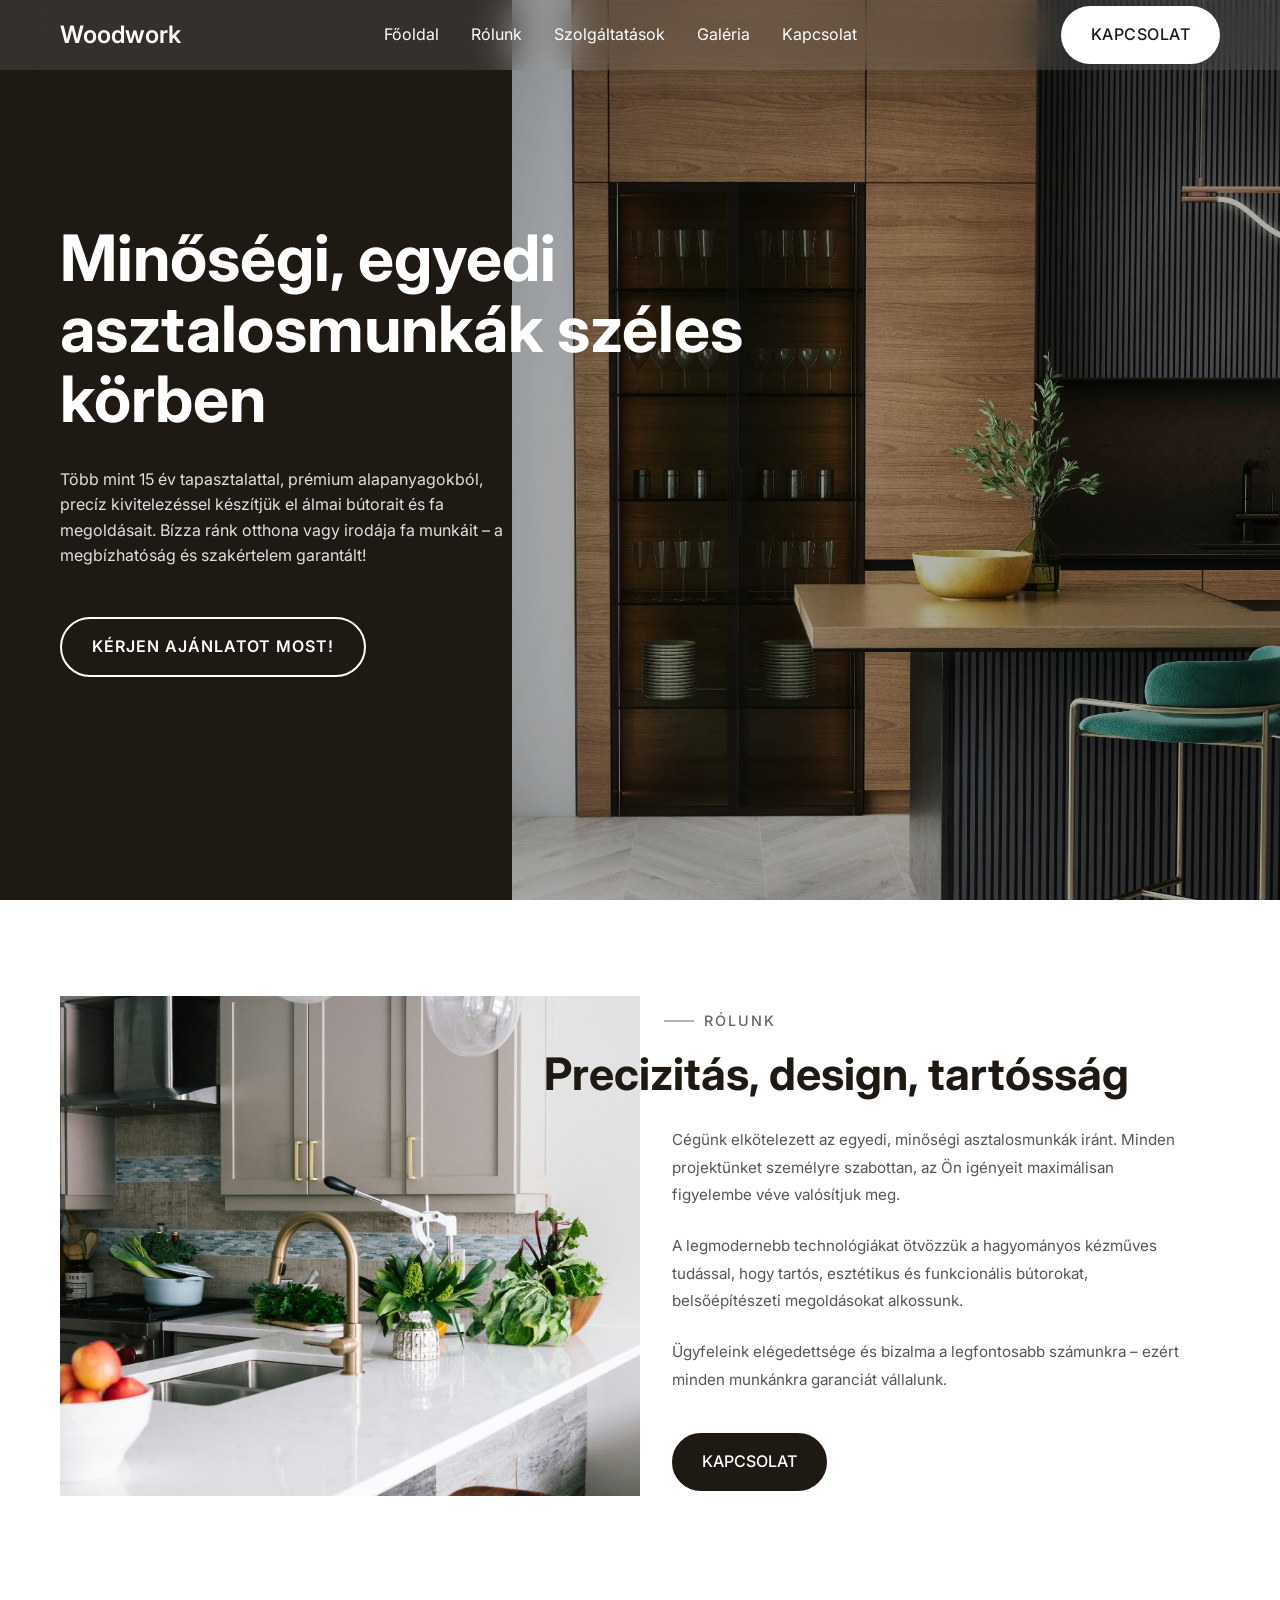
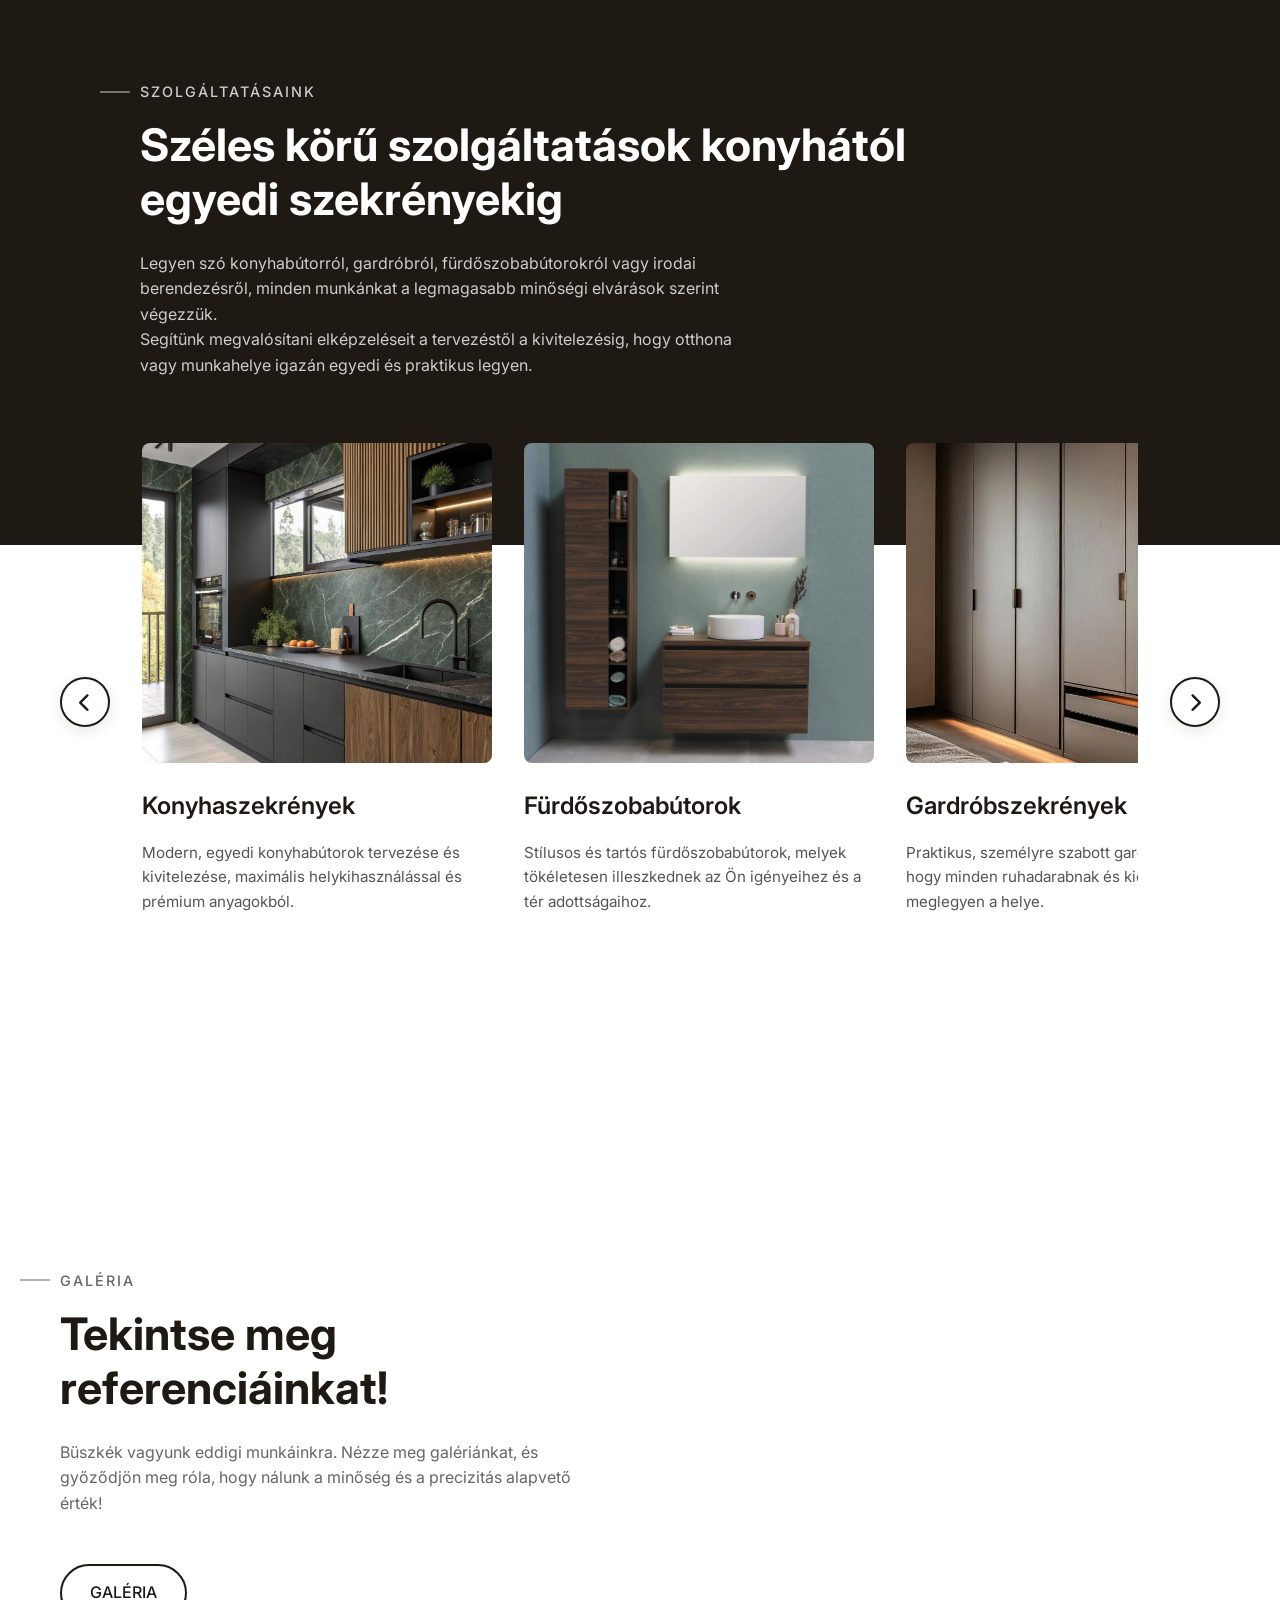
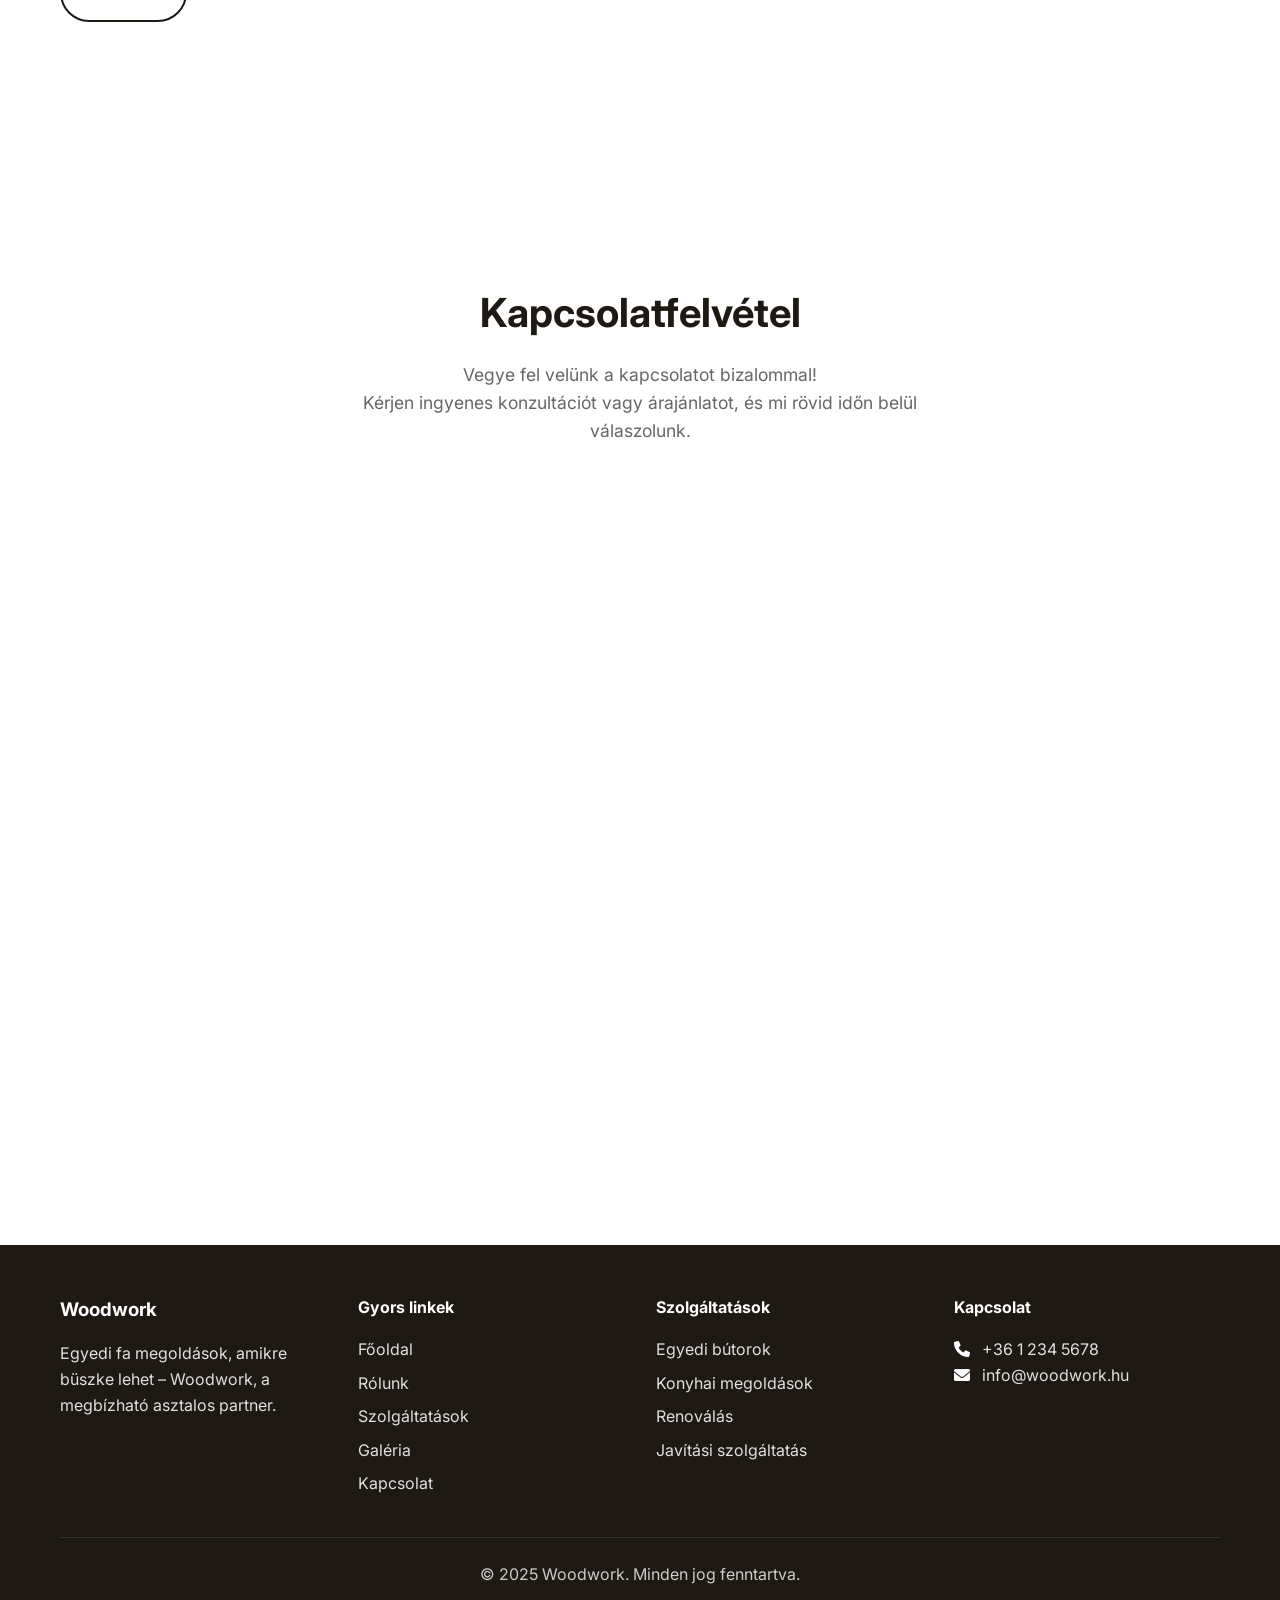
==== index.html @ a0cd1353 "folder removed for pages" ====
<!DOCTYPE html>
<html lang="hu">

<head>
    <meta charset="UTF-8">
    <meta name="viewport" content="width=device-width, initial-scale=1.0">
    <title>Woodwork - Egyedi Bútorok és Faalapú Megoldások</title>
    <link rel="stylesheet" href="style.css">
    <link href="https://fonts.googleapis.com/css2?family=Inter:wght@300;400;500;600;700&display=swap" rel="stylesheet">
    <link rel="stylesheet" href="https://cdnjs.cloudflare.com/ajax/libs/font-awesome/6.0.0/css/all.min.css">
</head>

<body>
    <!-- Navigation -->
    <nav class="navbar">
        <div class="nav-container">
            <div class="nav-logo">
                <h2>Woodwork</h2>
            </div>
            <ul class="nav-menu">
                <li class="nav-item">
                    <a href="#hero" class="nav-link">Főoldal</a>
                </li>
                <li class="nav-item">
                    <a href="#about" class="nav-link">Rólunk</a>
                </li>
                <li class="nav-item">
                    <a href="#services" class="nav-link">Szolgáltatások</a>
                </li>
                <li class="nav-item">
                    <a href="#gallery" class="nav-link">Galéria</a>
                </li>
                <li class="nav-item">
                    <a href="#contact" class="nav-link">Kapcsolat</a>
                </li>
            </ul>
            <div class="nav-cta">
                <a href="#contact" class="btn btn-nav-cta">KAPCSOLAT</a>
            </div>
            <div class="hamburger">
                <span class="bar"></span>
                <span class="bar"></span>
                <span class="bar"></span>
            </div>
        </div>
    </nav>

    <!-- Hero Section -->
    <section id="hero" class="hero">
        <div class="hero-background"></div>
        <div class="hero-image">
            <img src="assets/hero_image.jpg" alt="Woodwork munkák" />
        </div>
        <div class="hero-content">
            <h1 class="hero-title">Minőségi, egyedi asztalosmunkák széles körben</h1>
            <p class="hero-subtitle">
                Több mint 15 év tapasztalattal, prémium alapanyagokból, precíz kivitelezéssel készítjük el álmai
                bútorait és fa megoldásait. Bízza ránk otthona vagy irodája fa munkáit – a megbízhatóság és szakértelem
                garantált!
            </p>
            <div class="hero-buttons">
                <a href="#contact" class="btn btn-hero">Kérjen ajánlatot most!</a>
            </div>
        </div>
    </section>

    <!-- About Section -->
    <section id="about" class="about">
        <div class="about-container">
            <div class="about-image">
                <img src="assets/about_us.jpg" alt="Modern konyha" />
            </div>
            <div class="about-content">
                <div class="about-label">RÓLUNK</div>
                <h2 class="about-title">Precizitás, design, tartósság</h2>
                <div class="about-text">
                    <p>
                        Cégünk elkötelezett az egyedi, minőségi asztalosmunkák iránt. Minden projektünket személyre
                        szabottan, az Ön igényeit maximálisan figyelembe véve valósítjuk meg.
                    </p>
                    <p>
                        A legmodernebb technológiákat ötvözzük a hagyományos kézműves tudással, hogy tartós, esztétikus
                        és funkcionális bútorokat, belsőépítészeti megoldásokat alkossunk.
                    </p>
                    <p>
                        Ügyfeleink elégedettsége és bizalma a legfontosabb számunkra – ezért minden munkánkra garanciát
                        vállalunk.
                    </p>
                </div>
                <a href="#contact" class="btn btn-primary">KAPCSOLAT</a>
            </div>
        </div>
    </section>

    <!-- Services Section -->
    <section id="services" class="services">
        <div class="services-container">
            <div class="services-header">
                <div class="services-label">SZOLGÁLTATÁSAINK</div>
                <h2 class="services-title">Széles körű szolgáltatások konyhától egyedi szekrényekig</h2>
                <p class="services-description">
                    Legyen szó konyhabútorról, gardróbról, fürdőszobabútorokról vagy irodai berendezésről, minden
                    munkánkat a legmagasabb minőségi elvárások szerint végezzük.<br>
                    Segítünk megvalósítani elképzeléseit a tervezéstől a kivitelezésig, hogy otthona vagy munkahelye
                    igazán egyedi és praktikus legyen.
                </p>
            </div>
            <div class="services-carousel-wrapper">
                <button class="carousel-arrow carousel-prev" aria-label="Előző">
                    <i class="fas fa-chevron-left"></i>
                </button>
                <div class="services-grid">
                    <div class="services-carousel-track">
                        <div class="service-card">
                            <div class="service-image">
                                <img src="assets/services_kitchen.jpg" alt="Konyhaszekrények" />
                            </div>
                            <h3>Konyhaszekrények</h3>
                            <p>Modern, egyedi konyhabútorok tervezése és kivitelezése, maximális helykihasználással és prémium anyagokból.</p>
                        </div>
                        <div class="service-card">
                            <div class="service-image">
                                <img src="assets/services_bathroom_cabinets.jpg" alt="Fürdőszobabútorok" />
                            </div>
                            <h3>Fürdőszobabútorok</h3>
                            <p>Stílusos és tartós fürdőszobabútorok, melyek tökéletesen illeszkednek az Ön igényeihez és a tér adottságaihoz.</p>
                        </div>
                        <div class="service-card">
                            <div class="service-image">
                                <img src="assets/services_wardrobe.jpg" alt="Gardróbszekrények" />
                            </div>
                            <h3>Gardróbszekrények</h3>
                            <p>Praktikus, személyre szabott gardróbszekrények, hogy minden ruhadarabnak és kiegészítőnek meglegyen a helye.</p>
                        </div>
                        <div class="service-card">
                            <div class="service-image">
                                <img src="https://images.unsplash.com/photo-1555041469-a586c61ea9bc?ixlib=rb-4.0.3&ixid=M3wxMjA3fDB8MHxwaG90by1wYWdlfHx8fGVufDB8fHx8fA%3D%3D&auto=format&fit=crop&w=600&h=400"
                                    alt="Nappali bútorok" />
                            </div>
                            <h3>Nappali bútorok</h3>
                            <p>Modern és funkcionális nappali bútorok, amelyek kényelmet és eleganciát visznek otthonába.</p>
                        </div>
                    </div>
                </div>
                <button class="carousel-arrow carousel-next" aria-label="Tovább">
                    <i class="fas fa-chevron-right"></i>
                </button>
            </div>
        </div>
    </section>

    <!-- Gallery Section -->
    <section id="gallery" class="gallery">
        <div class="gallery-container">
            <div class="gallery-content">
                <div class="gallery-header">
                    <div class="gallery-label">GALÉRIA</div>
                    <h2 class="gallery-title">Tekintse meg referenciáinkat!</h2>
                    <p class="gallery-description">
                        Büszkék vagyunk eddigi munkáinkra. Nézze meg galériánkat, és győződjön meg róla, hogy nálunk a
                        minőség és a precizitás alapvető érték!
                    </p>
                </div>
                <div class="gallery-buttons">
                    <a href="#gallery" class="btn btn-secondary">GALÉRIA</a>
                </div>
            </div>
            <div class="gallery-images">
                <div class="gallery-grid">
                    <div class="gallery-item large" data-src="assets/gallery_1.jpg">
                        <img src="assets/gallery_1.jpg" alt="Modern fekete konyha" />
                    </div>
                    <div class="gallery-item" data-src="assets/gallery_2.jpg">
                        <img src="assets/gallery_2.jpg" alt="Hálószoba beépített szekrény" />
                    </div>
                    <div class="gallery-item" data-src="assets/gallery_3.jpg">
                        <img src="assets/gallery_3.jpg" alt="Fa konyha modern stílusban" />
                    </div>
                </div>
            </div>
        </div>

        <!-- Gallery Modal -->
        <div id="galleryModal" class="gallery-modal">
            <div class="gallery-modal-content">
                <span class="gallery-modal-close">&times;</span>
                <button class="gallery-nav prev" id="galleryPrev">&#10094;</button>
                <button class="gallery-nav next" id="galleryNext">&#10095;</button>
                <img id="galleryModalImage" src="" alt="">
                <div class="gallery-modal-info">
                    <h3 id="galleryModalTitle"></h3>
                    <p id="galleryModalDescription"></p>
                </div>
            </div>
        </div>
    </section>

    <!-- Contact Section -->
    <section id="contact" class="contact">
        <div class="container">
            <div class="section-header">
                <h2 class="section-title">Kapcsolatfelvétel</h2>
                <p class="section-subtitle">Vegye fel velünk a kapcsolatot bizalommal!<br>Kérjen ingyenes konzultációt
                    vagy árajánlatot, és mi rövid időn belül válaszolunk.</p>
            </div>
            <div class="contact-content">
                <div class="contact-info">
                    <h3>Elérhetőségek</h3>
                    <div class="contact-item">
                        <i class="fas fa-phone"></i>
                        <a href="tel:+36123456789" class="contact-link">+36 1 234 5678</a>
                    </div>
                    <div class="contact-item">
                        <i class="fas fa-envelope"></i>
                        <a href="mailto:info@woodwork.hu" class="contact-link">info@woodwork.hu</a>
                    </div>
                    <div class="contact-item">
                        <i class="fas fa-map-marker-alt"></i>
                        <span>8360 Keszthely, Példa utca 12.</span>
                    </div>
                    <div class="contact-item">
                        <i class="fas fa-clock"></i>
                        <span>H-P: 8:00 - 18:00</span>
                    </div>
                    <div class="social-links">
                        <a href="#" class="social-link"><i class="fab fa-facebook-f"></i></a>
                        <a href="#" class="social-link"><i class="fab fa-instagram"></i></a>
                        <a href="#" class="social-link"><i class="fab fa-pinterest"></i></a>
                    </div>
                </div>
                <form class="contact-form" id="contactForm">
                    <div class="form-group">
                        <label for="name">Név *</label>
                        <input type="text" id="name" name="name" required>
                    </div>
                    <div class="form-group">
                        <label for="email">E-mail cím *</label>
                        <input type="email" id="email" name="email" required>
                    </div>
                    <div class="form-group">
                        <label for="phone">Telefonszám</label>
                        <input type="tel" id="phone" name="phone">
                    </div>
                    <div class="form-group">
                        <label for="message">Üzenet *</label>
                        <textarea id="message" name="message" rows="5" required
                            placeholder="Írja le részletesen, miben segíthetünk..."></textarea>
                    </div>
                    <button type="submit" class="btn btn-primary">Üzenet küldése</button>
                </form>
            </div>
        </div>
    </section>

    <!-- Footer -->
    <footer class="footer">
        <div class="container">
            <div class="footer-content">
                <div class="footer-section">
                    <h3>Woodwork</h3>
                    <p>Egyedi fa megoldások, amikre büszke lehet – Woodwork, a megbízható asztalos partner.</p>
                </div>
                <div class="footer-section">
                    <h4>Gyors linkek</h4>
                    <ul>
                        <li><a href="#hero">Főoldal</a></li>
                        <li><a href="#about">Rólunk</a></li>
                        <li><a href="#services">Szolgáltatások</a></li>
                        <li><a href="#gallery">Galéria</a></li>
                        <li><a href="#contact">Kapcsolat</a></li>
                    </ul>
                </div>
                <div class="footer-section">
                    <h4>Szolgáltatások</h4>
                    <ul>
                        <li><a href="#services">Egyedi bútorok</a></li>
                        <li><a href="#services">Konyhai megoldások</a></li>
                        <li><a href="#services">Renoválás</a></li>
                        <li><a href="#services">Javítási szolgáltatás</a></li>
                    </ul>
                </div>
                <div class="footer-section">
                    <h4>Kapcsolat</h4>
                    <p><i class="fas fa-phone"></i> +36 1 234 5678</p>
                    <p><i class="fas fa-envelope"></i> info@woodwork.hu</p>
                </div>
            </div>
            <div class="footer-bottom">
                <p>&copy; 2025 Woodwork. Minden jog fenntartva.</p>
            </div>
        </div>
    </footer>

    <script src="app.js"></script>
</body>

</html>
---- style.css ----
/* Reset and Base Styles */
* {
    margin: 0;
    padding: 0;
    box-sizing: border-box;
}

body {
    font-family: 'Inter', sans-serif;
    line-height: 1.6;
    color: #333;
    background-color: #ffffff;
}

.container {
    max-width: 1200px;
    margin: 0 auto;
    padding: 0 20px;
}

/* Navigation */
.navbar {
    position: fixed;
    top: 0;
    width: 100%;
    background-color: rgba(255, 255, 255, 0.1);
    backdrop-filter: blur(20px);
    z-index: 1000;
    transition: all 0.3s ease;
}

.navbar.scrolled {
    background-color: rgba(31, 25, 20, 0.95);
    backdrop-filter: blur(10px);
}

.nav-container {
    max-width: 1200px;
    margin: 0 auto;
    padding: 0 20px;
    display: flex;
    justify-content: space-between;
    align-items: center;
    height: 70px;
}

.nav-logo h2 {
    color: #ffffff;
    font-weight: 600;
    font-size: 1.5rem;
}

.nav-menu {
    display: flex;
    list-style: none;
    gap: 2rem;
}

.nav-link {
    color: #ffffff;
    text-decoration: none;
    font-weight: 400;
    transition: color 0.3s ease;
    position: relative;
}

.nav-link:hover {
    color: #f0f0f0;
}

.nav-link::after {
    content: '';
    position: absolute;
    bottom: -5px;
    left: 0;
    width: 0;
    height: 2px;
    background-color: #ffffff;
    transition: width 0.3s ease;
}

.nav-link:hover::after {
    width: 100%;
}

.nav-cta {
    display: flex;
    align-items: center;
}

.btn-nav-cta {
    background-color: #ffffff;
    color: #1f1914;
    border: 2px solid #ffffff;
    padding: 10px 25px;
    border-radius: 25px;
    text-decoration: none;
    font-weight: 600;
    font-size: 0.9rem;
    letter-spacing: 0.5px;
    transition: all 0.3s ease;
}

.btn-nav-cta:hover {
    background-color: transparent;
    color: #ffffff;
    transform: translateY(-2px);
}

.navbar.scrolled .btn-nav-cta {
    background-color: #ffffff;
    color: #1f1914;
    border-color: #ffffff;
}

.navbar.scrolled .btn-nav-cta:hover {
    background-color: transparent;
    color: #ffffff;
}

.hamburger {
    display: none;
    flex-direction: column;
    cursor: pointer;
}

.bar {
    width: 25px;
    height: 3px;
    background-color: #ffffff;
    margin: 3px 0;
    transition: all 0.3s cubic-bezier(0.25, 0.46, 0.45, 0.94);
    transform-origin: center;
}

/* Hamburger active state (X animation) */
.hamburger.active .bar:nth-child(1) {
    transform: translateY(9px) rotate(45deg);
}

.hamburger.active .bar:nth-child(2) {
    opacity: 0;
    transform: translateX(-20px);
}

.hamburger.active .bar:nth-child(3) {
    transform: translateY(-9px) rotate(-45deg);
}

/* Buttons */
.btn {
    display: inline-block;
    padding: 14px 28px;
    border-radius: 30px;
    text-decoration: none;
    font-weight: 500;
    text-align: center;
    transition: all 0.3s ease;
    border: 2px solid transparent;
    cursor: pointer;
    font-size: 1rem;
}

.btn-primary {
    background-color: #1f1914;
    color: #ffffff;
    border-color: #1f1914;
    border-radius: 30px;
}

.btn-primary:hover {
    background-color: #2a2018;
    border-color: #2a2018;
    transform: translateY(-2px);
}

.btn-secondary {
    background-color: transparent;
    color: #1f1914;
    border-color: #1f1914;
    border-radius: 30px;
}

.btn-secondary:hover {
    background-color: #1f1914;
    color: #ffffff;
    transform: translateY(-2px);
}

/* Hero Section */
.hero {
    position: relative;
    min-height: 100vh;
    display: flex;
    align-items: center;
    overflow: hidden;
}

.hero-background {
    position: absolute;
    top: 0;
    left: 0;
    width: 50%;
    height: 100%;
    background: #1f1914;
    z-index: 1;
}

.hero-image {
    position: absolute;
    top: 0;
    right: 0;
    width: 60%;
    height: 120%;
    z-index: 2;
}

.hero-image::before {
    content: '';
    position: absolute;
    top: 0;
    left: 0;
    width: 100%;
    height: 100%;
    background: rgba(0, 0, 0, 0.3);
    z-index: 1;
    pointer-events: none;
}

.hero-image img {
    width: 100%;
    height: 100%;
    object-fit: cover;
    position: relative;
    z-index: 0;
}

.hero-content {
    position: relative;
    z-index: 3;
    max-width: 1200px;
    margin: 0 auto;
    padding: 0 20px;
    width: 100%;
}

.hero-title {
    font-size: 4rem;
    font-weight: 700;
    line-height: 1.1;
    margin-bottom: 2rem;
    color: #ffffff;
    max-width: 800px;
}

.hero-subtitle {
    font-size: 1rem;
    color: #e0e0e0;
    margin-bottom: 3rem;
    line-height: 1.6;
    max-width: 450px;
}

.hero-buttons {
    display: flex;
    gap: 1rem;
}

.btn-hero {
    background-color: transparent;
    color: #ffffff;
    border: 2px solid #ffffff;
    padding: 15px 30px;
    font-weight: 600;
    letter-spacing: 1px;
    text-transform: uppercase;
    border-radius: 30px;
    text-decoration: none;
    display: inline-block;
    transition: all 0.3s ease;
}

.btn-hero:hover {
    background-color: #ffffff;
    color: #1f1914;
    transform: translateY(-2px);
}

/* Section Headers */
.section-header {
    text-align: center;
    margin-bottom: 4rem;
}

.section-title {
    font-size: 2.5rem;
    font-weight: 700;
    color: #1f1914;
    margin-bottom: 1rem;
}

.section-subtitle {
    font-size: 1.1rem;
    color: #666;
    max-width: 600px;
    margin: 0 auto;
}

/* About Section */
.about {
    padding: 80px 0;
    background-color: #ffffff;
}

.about-container {
    max-width: 1200px;
    margin: 0 auto;
    padding: 0 20px;
    display: grid;
    grid-template-columns: 1fr 1fr;
    gap: 0;
    align-items: center;
    min-height: 60vh;
    position: relative;
}

.about-image {
    position: relative;
    z-index: 1;
}

.about-image img {
    width: 100%;
    height: 500px;
    object-fit: cover;
    border-radius: 0;
}

.about-content {
    padding: 0 2rem;
    position: relative;
    z-index: 2;
}

.about-label {
    color: #666;
    font-size: 0.9rem;
    font-weight: 500;
    letter-spacing: 2px;
    text-transform: uppercase;
    margin-left: 2rem;
    margin-bottom: 1rem;
    position: relative;
}

.about-label::before {
    content: '';
    position: absolute;
    left: -40px;
    top: 50%;
    transform: translateY(-50%);
    width: 30px;
    height: 1px;
    background-color: #666;
}

.about-title {
    font-size: 2.8rem;
    font-weight: 700;
    color: #1f1914;
    line-height: 1.2;
    margin-bottom: 1.5rem;
    position: relative;
    z-index: 3;
    margin-left: -8rem;
}

.about-text p {
    margin-bottom: 1.5rem;
    color: #555;
    line-height: 1.8;
    font-size: 0.95rem;
}

.about-content .btn {
    margin-top: 1rem;
}

/* Services Section */
.services {
    padding: 80px 0;
    position: relative;
    background: linear-gradient(to bottom, #1f1914 50%, #ffffff 50%);
    color: #ffffff;
}

.services-container {
    max-width: 1200px;
    margin: 0 auto;
    padding: 0 20px;
    position: relative;
    z-index: 2;
}

.services-header {
    text-align: left;
    margin-bottom: 4rem;
    margin-left: 5rem;
}

.services-label {
    color: #ccc;
    font-size: 0.9rem;
    font-weight: 500;
    letter-spacing: 2px;
    text-transform: uppercase;
    margin-bottom: 1rem;
    position: relative;
}

.services-label::before {
    content: '';
    position: absolute;
    left: -40px;
    top: 50%;
    transform: translateY(-50%);
    width: 30px;
    height: 1px;
    background-color: #ccc;
}

.services-title {
    font-size: 2.8rem;
    font-weight: 700;
    color: #ffffff;
    line-height: 1.2;
    margin-bottom: 1.5rem;
    max-width: 800px;
}

.services-description {
    font-size: 1rem;
    color: #ccc;
    line-height: 1.6;
    margin-bottom: 2rem;
    max-width: 600px;
}

.services-grid {
    display: flex;
    gap: 2rem;
    margin-bottom: 3rem;
    overflow: hidden;
    position: relative;
}

.services-grid .service-card {
    flex: 0 0 calc(33.333% - 1.33rem);
    min-width: 280px;
}

.service-card {
    background-color: transparent;
    padding: 0;
    border-radius: 0;
    text-align: left;
    transition: all 0.3s ease;
}

.service-card:hover {
    transform: translateY(-5px);
}

.service-image {
    width: 100%;
    height: 320px;
    margin-bottom: 1.5rem;
    overflow: hidden;
    border-radius: 8px;
}

.service-image img {
    width: 100%;
    height: 100%;
    object-fit: cover;
    transition: transform 0.3s ease;
}

.service-card:hover .service-image img {
    transform: scale(1.05);
}

.service-card h3 {
    font-size: 1.5rem;
    color: #1f1914;
    margin-bottom: 1rem;
    font-weight: 600;
}

.service-card p {
    color: #555;
    line-height: 1.6;
    font-size: 0.95rem;
}

/* Services Carousel */
.services-carousel-wrapper {
    display: flex;
    align-items: center;
    gap: 2rem;
    margin-bottom: 3rem;
    position: relative;
}

.services-grid {
    flex: 1;
    overflow: hidden;
    position: relative;
}

.services-carousel-track {
    display: flex;
    transition: transform 0.6s cubic-bezier(0.25, 0.46, 0.45, 0.94);
    gap: 2rem;
    width: fit-content;
}

.service-card {
    flex: 0 0 auto;
    box-sizing: border-box;
}

/* Mobile: Show 1 card */
@media (max-width: 768px) {
    .services-container {
        padding: 0 15px;
    }
    
    .service-card {
        width: calc(100vw - 30px); /* Full width minus container padding */
        max-width: none;
        min-width: 280px;
    }
    
    .services-carousel-wrapper {
        gap: 0; /* Remove gap since arrows are hidden */
        margin-bottom: 2rem;
        position: relative;
        justify-content: center; /* Center the carousel */
    }
    
    .services-carousel-track {
        gap: 1rem;
    }
    
    .carousel-arrow.carousel-prev,
    .carousel-arrow.carousel-next {
        display: none !important; /* Hide arrows on mobile */
    }
    
    .services-grid {
        overflow: hidden;
        margin: 0;
        width: 100%;
        touch-action: pan-y; /* Allow vertical scrolling but enable horizontal touch handling */
    }
    
    .services-carousel-track {
        cursor: grab;
    }
    
    .services-carousel-track:active {
        cursor: grabbing;
    }
}

/* Tablet: Show 2 cards */
@media (min-width: 769px) and (max-width: 1024px) {
    .service-card {
        width: calc((100vw - 220px) / 2 - 1rem);
        max-width: 400px;
        min-width: 280px;
    }
}

/* Desktop: Show 3 cards */
@media (min-width: 1025px) {
    .service-card {
        width: calc((100vw - 200px) / 3 - 2rem);
        max-width: 350px;
        min-width: 280px;
    }
}

/* Large desktop: Fixed container width */
@media (min-width: 1200px) {
    .service-card {
        width: calc((1200px - 120px) / 3 - 1.33rem);
    }
}

.carousel-arrow {
    background: #ffffff;
    border: 2px solid #1f1914;
    color: #1f1914;
    width: 50px;
    height: 50px;
    border-radius: 50%;
    cursor: pointer;
    display: flex;
    align-items: center;
    justify-content: center;
    font-size: 1.2rem;
    transition: all 0.3s cubic-bezier(0.25, 0.46, 0.45, 0.94);
    box-shadow: 0 4px 15px rgba(31, 25, 20, 0.1);
    flex-shrink: 0;
}

.carousel-arrow:hover {
    background: #1f1914;
    color: #ffffff;
    transform: scale(1.1);
    box-shadow: 0 6px 20px rgba(31, 25, 20, 0.2);
}

.carousel-arrow:active {
    transform: scale(0.95);
}

.carousel-arrow.disabled {
    opacity: 0.3;
    cursor: not-allowed;
    pointer-events: none;
}

.services-buttons {
    display: flex;
    gap: 1rem;
    margin-top: 3rem;
    justify-content: center;
}

.services .btn-primary {
    background-color: #1f1914;
    color: #ffffff;
    border-color: #1f1914;
}

.services .btn-primary:hover {
    background-color: #2a2018;
    color: #ffffff;
    border-color: #2a2018;
}

.services .btn-secondary {
    background-color: transparent;
    color: #1f1914;
    border-color: #1f1914;
}

.services .btn-secondary:hover {
    background-color: #1f1914;
    color: #ffffff;
}

/* Gallery Section */
.gallery {
    padding: 80px 0;
    background-color: #ffffff;
}

.gallery-container {
    max-width: 1200px;
    margin: 0 auto;
    padding: 0 20px;
    display: grid;
    grid-template-columns: 1fr 1fr;
    gap: 4rem;
    align-items: center;
}

.gallery-content {
    padding-right: 2rem;
}

.gallery-header {
    margin-bottom: 3rem;
}

.gallery-label {
    color: #666;
    font-size: 0.9rem;
    font-weight: 500;
    letter-spacing: 2px;
    text-transform: uppercase;
    margin-bottom: 1rem;
    position: relative;
}

.gallery-label::before {
    content: '';
    position: absolute;
    left: -40px;
    top: 50%;
    transform: translateY(-50%);
    width: 30px;
    height: 1px;
    background-color: #666;
}

.gallery-title {
    font-size: 2.8rem;
    font-weight: 700;
    color: #1f1914;
    line-height: 1.2;
    margin-bottom: 1.5rem;
}

.gallery-description {
    font-size: 1rem;
    color: #666;
    line-height: 1.6;
    margin-bottom: 2rem;
}

.gallery-buttons {
    display: flex;
    gap: 1rem;
}

.gallery-images {
    position: relative;
}

.gallery-grid {
    display: grid;
    grid-template-columns: 1fr 1fr;
    grid-template-rows: auto auto;
    gap: 1rem;
}

.gallery-item {
    position: relative;
    overflow: hidden;
    cursor: pointer;
    transition: all 0.3s ease;
}

.gallery-item.large {
    grid-row: span 2;
}

.gallery-item img {
    width: 100%;
    height: 100%;
    max-height: 260px;
    object-fit: cover;
    transition: transform 0.3s ease;
}

.gallery-item:hover {
    transform: translateY(-2px);
}

.gallery-item:hover img {
    transform: scale(1.05);
}

.gallery-item .gallery-caption {
    position: absolute;
    bottom: 0;
    left: 0;
    right: 0;
    background: linear-gradient(transparent, rgba(0, 0, 0, 0.8));
    color: white;
    padding: 2rem 1rem 1rem;
    font-size: 0.9rem;
    line-height: 1.4;
    opacity: 0;
    transition: opacity 0.3s ease;
}

.gallery-item.large:hover .gallery-caption {
    opacity: 1;
}

/* Gallery Modal */
.gallery-modal {
    display: none;
    position: fixed;
    z-index: 10000;
    left: 0;
    top: 0;
    width: 100%;
    height: 100%;
    background-color: rgba(0, 0, 0, 0);
    backdrop-filter: blur(0px);
    opacity: 0;
    transition: all 0.4s ease;
}

.gallery-modal.show {
    background-color: rgba(0, 0, 0, 0.9);
    backdrop-filter: blur(5px);
    opacity: 1;
}

.gallery-modal-content {
    position: relative;
    width: 90%;
    max-width: 1000px;
    height: 90%;
    margin: 5% auto;
    display: flex;
    flex-direction: column;
    align-items: center;
    justify-content: center;
    transform: scale(0.8);
    opacity: 0;
    transition: all 0.4s ease;
}

.gallery-modal.show .gallery-modal-content {
    transform: scale(1);
    opacity: 1;
}

.gallery-modal-close {
    position: absolute;
    top: -40px;
    right: 0;
    color: white;
    font-size: 35px;
    font-weight: bold;
    cursor: pointer;
    z-index: 10001;
}

.gallery-modal-close:hover {
    opacity: 0.7;
}

.gallery-nav {
    position: absolute;
    top: 50%;
    transform: translateY(-50%);
    background: rgba(255, 255, 255, 0.2);
    color: white;
    border: none;
    padding: 20px 15px;
    font-size: 24px;
    cursor: pointer;
    border-radius: 5px;
    transition: all 0.3s ease;
    z-index: 10001;
}

.gallery-nav:hover {
    background: rgba(255, 255, 255, 0.4);
}

.gallery-nav.prev {
    left: 20px;
}

.gallery-nav.next {
    right: 20px;
}

#galleryModalImage {
    max-width: 100%;
    max-height: 70%;
    object-fit: contain;
    border-radius: 10px;
    box-shadow: 0 20px 40px rgba(0, 0, 0, 0.5);
}

.gallery-modal-info {
    text-align: center;
    color: white;
    margin-top: 20px;
    max-width: 600px;
}

.gallery-modal-info h3 {
    font-size: 1.5rem;
    margin-bottom: 10px;
}

.gallery-modal-info p {
    font-size: 1rem;
    opacity: 0.8;
    line-height: 1.5;
}

/* Contact Section */
.contact {
    padding: 80px 0;
    background-color: #ffffff;
}

.contact-content {
    display: grid;
    grid-template-columns: 1fr 1.5fr;
    gap: 4rem;
    align-items: start;
}

.contact-info h3 {
    font-size: 1.8rem;
    color: #1f1914;
    margin-bottom: 2rem;
    font-weight: 600;
}

.contact-item {
    display: flex;
    align-items: center;
    gap: 1rem;
    margin-bottom: 1.5rem;
    padding: 1rem;
    background-color: #f8f8f8;
    border-radius: 15px;
    transition: all 0.3s ease;
}

.contact-item:hover {
    background-color: #f0f0f0;
}

.contact-item i {
    width: 20px;
    color: #1f1914;
    font-size: 1.2rem;
}

.contact-item span,
.contact-item .contact-link {
    color: #555;
    font-weight: 500;
    text-decoration: none;
    transition: color 0.3s ease;
}

.contact-item .contact-link:hover {
    color: #1f1914;
}

.social-links {
    display: flex;
    gap: 1rem;
    margin-top: 2rem;
}

.social-link {
    width: 45px;
    height: 45px;
    background-color: #1f1914;
    color: #ffffff;
    display: flex;
    align-items: center;
    justify-content: center;
    border-radius: 50%;
    text-decoration: none;
    transition: all 0.3s ease;
}

.social-link:hover {
    background-color: #2a2018;
    transform: translateY(-2px);
}

/* Contact Form */
.contact-form {
    background-color: #f8f8f8;
    padding: 2.5rem;
    border-radius: 25px;
    box-shadow: 0 10px 30px rgba(0, 0, 0, 0.1);
}

.form-group {
    margin-bottom: 1.5rem;
}

.form-group label {
    display: block;
    margin-bottom: 0.5rem;
    color: #1f1914;
    font-weight: 500;
}

.form-group input,
.form-group select,
.form-group textarea {
    width: 100%;
    padding: 14px 20px;
    border: 2px solid #e0e0e0;
    border-radius: 25px;
    font-family: inherit;
    font-size: 1rem;
    transition: border-color 0.3s ease;
}

.form-group textarea {
    border-radius: 20px;
}

.form-group input:focus,
.form-group select:focus,
.form-group textarea:focus {
    outline: none;
    border-color: #1f1914;
}

.form-group textarea {
    resize: vertical;
    min-height: 120px;
}

/* Footer */
.footer {
    background-color: #1f1914;
    color: #ffffff;
    padding: 50px 0 20px;
}

.footer-content {
    display: grid;
    grid-template-columns: repeat(auto-fit, minmax(250px, 1fr));
    gap: 2rem;
    margin-bottom: 2rem;
}

.footer-section h3,
.footer-section h4 {
    margin-bottom: 1rem;
    color: #ffffff;
}

.footer-section p {
    color: #e0e0e0;
    line-height: 1.6;
}

.footer-section ul {
    list-style: none;
}

.footer-section ul li {
    margin-bottom: 0.5rem;
}

.footer-section ul li a {
    color: #e0e0e0;
    text-decoration: none;
    transition: color 0.3s ease;
}

.footer-section ul li a:hover {
    color: #ffffff;
}

.footer-section i {
    margin-right: 0.5rem;
    color: #ffffff;
}

.footer-bottom {
    border-top: 1px solid #333;
    padding-top: 1.5rem;
    text-align: center;
    color: #ccc;
}

/* Responsive Design */
@media (max-width: 768px) {
    .hamburger {
        display: flex;
    }

    .nav-cta {
        display: none;
    }

    .nav-menu {
        position: fixed;
        left: -100%;
        top: 70px;
        flex-direction: column;
        background-color: rgba(31, 25, 20, 0.98);
        width: 100%;
        text-align: center;
        transition: 0.3s;
        padding: 2rem 0;
    }

    .nav-menu.active {
        left: 0;
    }

    .nav-menu li {
        margin: 1rem 0;
    }

    .hero-background {
        width: 100%;
    }

    .hero-image {
        width: 100%;
        height: 100%;
        opacity: 0.3;
    }

    .hero-content {
        text-align: center;
        padding: 0 30px;
    }

    .hero-title {
        font-size: 2.5rem;
        max-width: 100%;
    }

    .hero-subtitle {
        max-width: 100%;
    }

    .hero-buttons {
        justify-content: center;
    }

    .about-container {
        grid-template-columns: 1fr;
        gap: 3rem;
        min-height: auto;
    }

    .about-content {
        padding: 0;
        text-align: center;
    }

    .about-label::before {
        display: none;
    }

    .about-title {
        font-size: 2.2rem;
        margin-left: 0;
    }

    .about-image img {
        height: 300px;
        border-radius: 20px;
    }

    .contact-content {
        grid-template-columns: 1fr;
        gap: 2rem;
    }

    .services-grid {
        flex-direction: column;
    }
    
    .services-grid .service-card {
        flex: none;
        min-width: auto;
    }
    
    .service-card.hidden-card {
        opacity: 1;
        transform: translateX(0);
    }

    .services-header {
        text-align: center;
    }

    .services-label::before {
        display: none;
    }

    .services-title {
        font-size: 2.2rem;
    }

    .services-buttons {
        justify-content: center;
        flex-wrap: wrap;
    }

    .gallery-container {
        grid-template-columns: 1fr;
        gap: 3rem;
    }

    .gallery-content {
        padding-right: 0;
        text-align: center;
    }

    .gallery-label::before {
        display: none;
    }

    .gallery-title {
        font-size: 2.2rem;
    }

    .gallery-buttons {
        justify-content: center;
        flex-wrap: wrap;
    }

    .gallery-grid {
        grid-template-columns: 1fr;
    }

    .gallery-item.large {
        grid-row: span 1;
    }

    .gallery-nav {
        padding: 15px 10px;
        font-size: 20px;
    }

    .gallery-modal-content {
        width: 95%;
        height: 95%;
        margin: 2.5% auto;
    }

    #galleryModalImage {
        max-height: 60%;
    }

    .section-title {
        font-size: 2rem;
    }

    .container {
        padding: 0 15px;
    }
}

@media (max-width: 480px) {
    .hero-title {
        font-size: 2rem;
    }

    .hero-subtitle {
        font-size: 1rem;
    }

    .btn {
        padding: 10px 20px;
        font-size: 0.9rem;
    }

    .hero-buttons {
        flex-direction: column;
        gap: 0.8rem;
    }

    .section-title {
        font-size: 1.8rem;
    }

    .contact-form {
        padding: 1.5rem;
    }

    .gallery-grid {
        grid-template-columns: 1fr;
    }
}

/* Smooth scrolling */
html {
    scroll-behavior: smooth;
}

/* Loading animations */
.fade-in {
    opacity: 0;
    transform: translateY(30px);
    transition: all 0.6s ease;
}

.fade-in.visible {
    opacity: 1;
    transform: translateY(0);
}
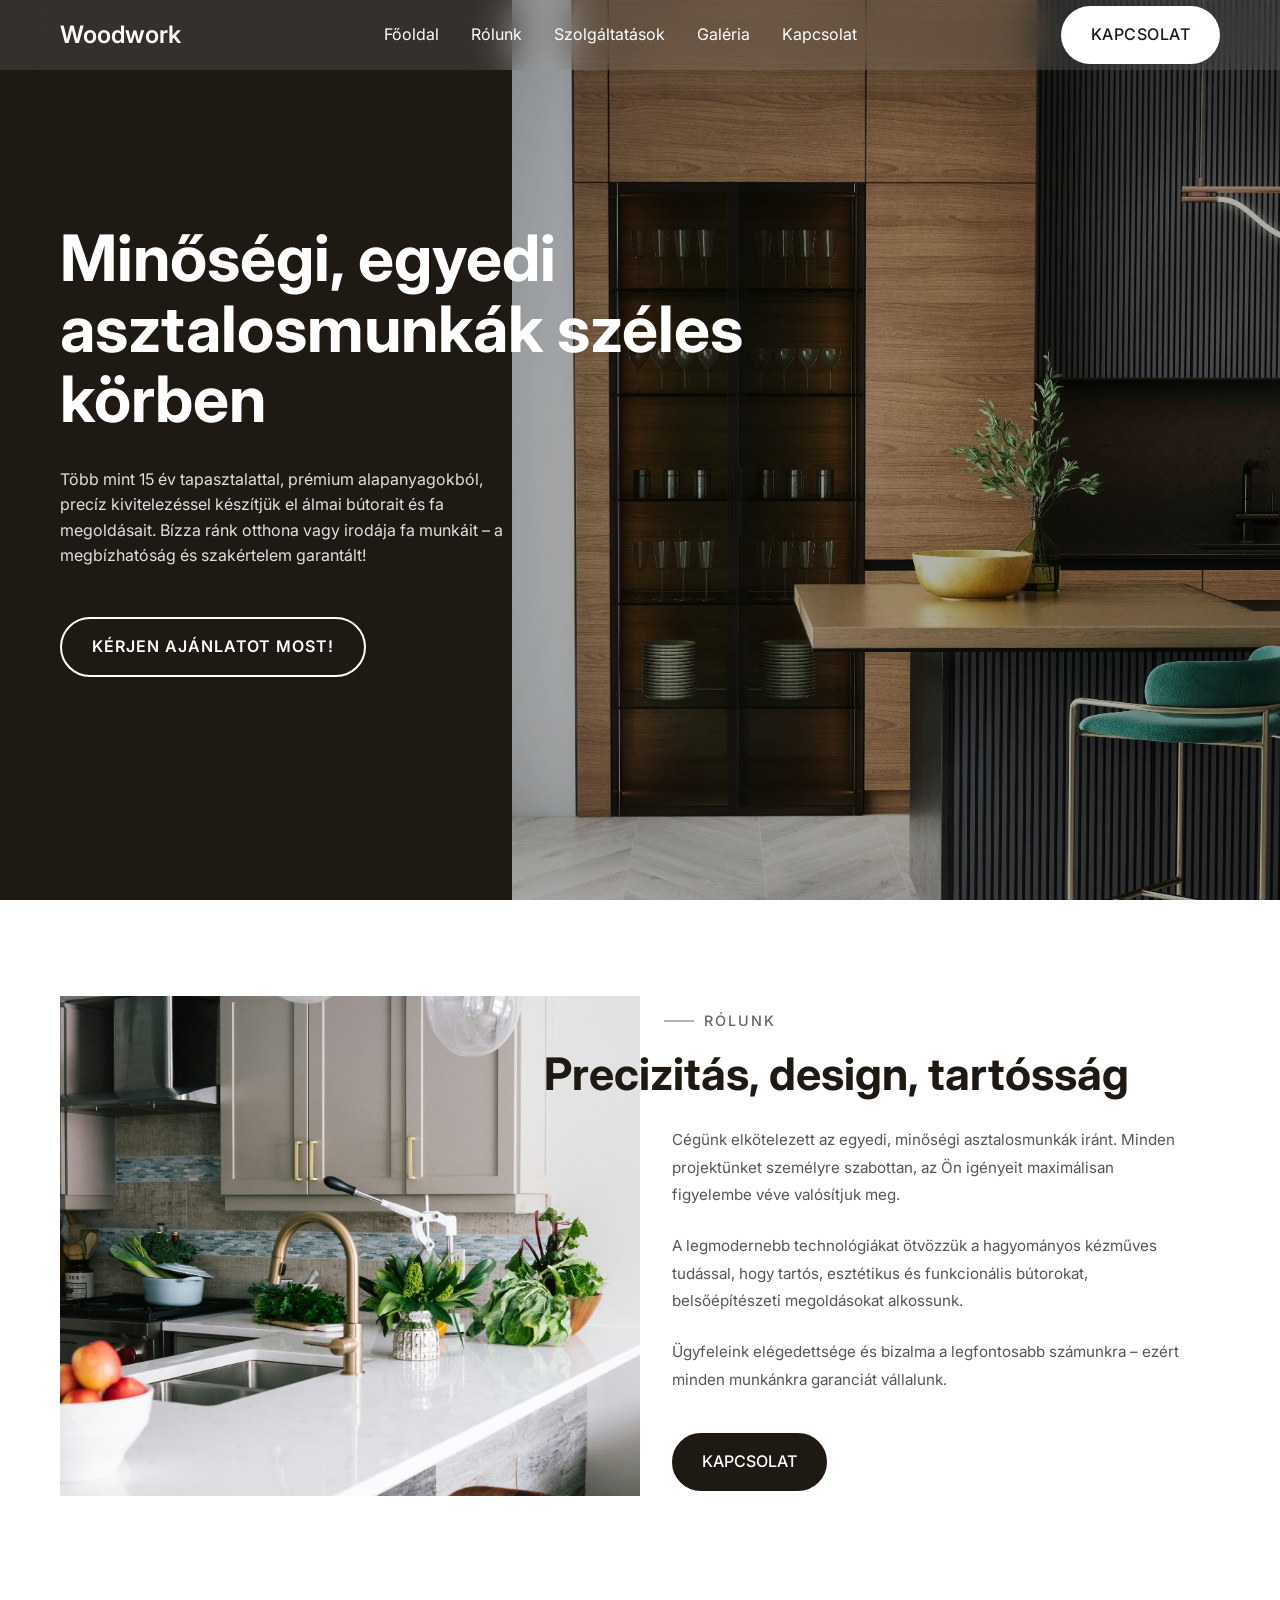
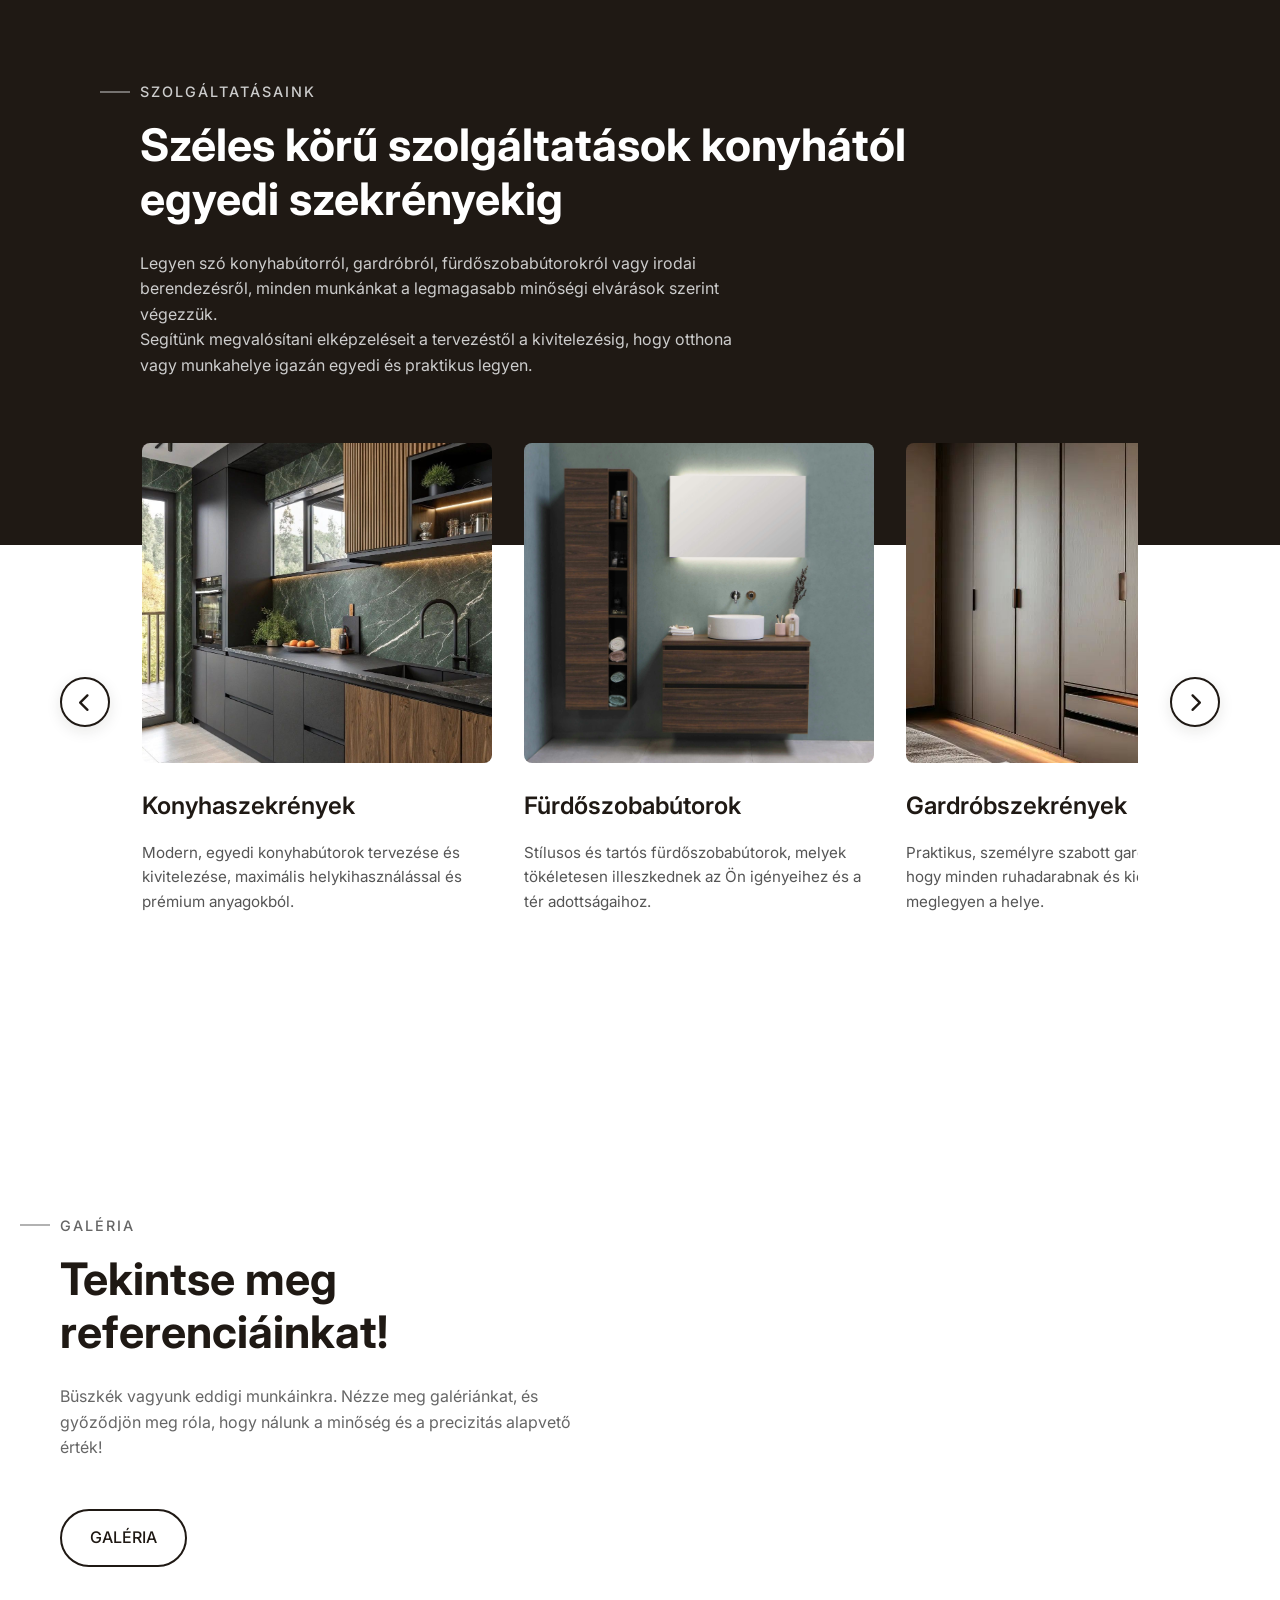
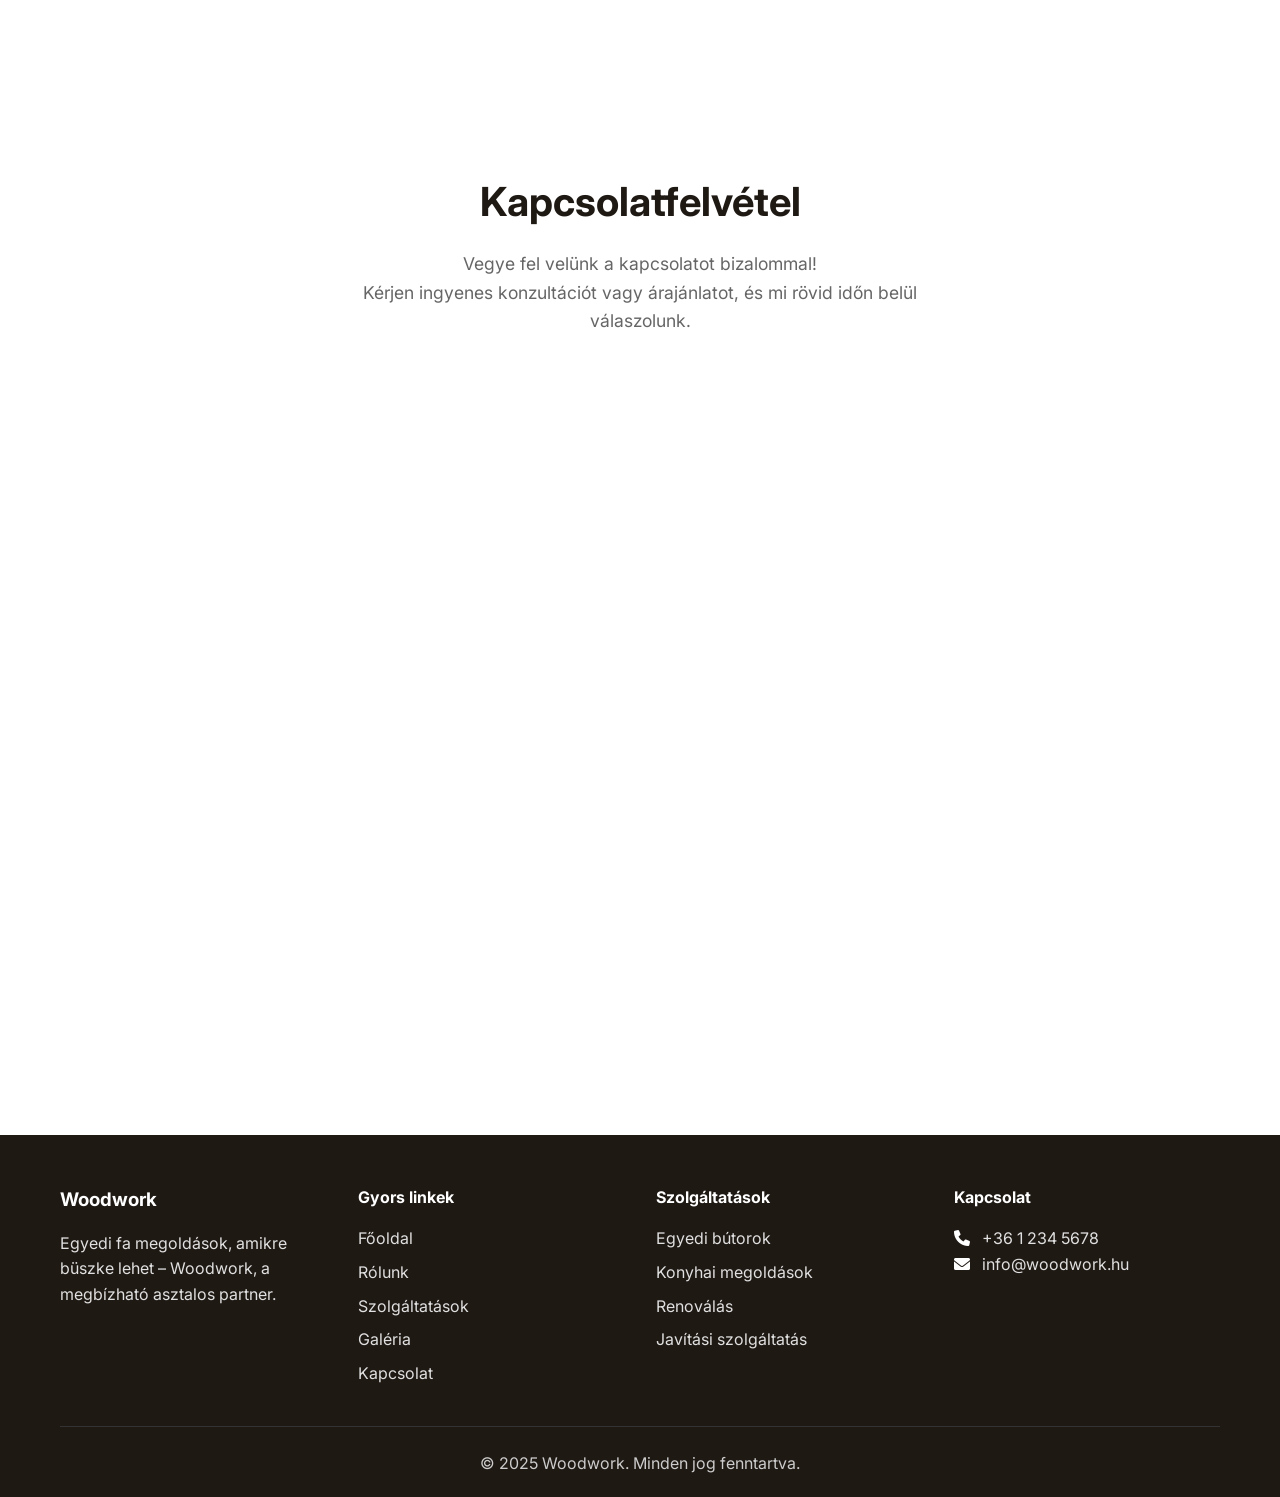
==== commit b16ee2de: "Gallery images updated" ====
--- a/index.html
+++ b/index.html
@@ -168,13 +168,13 @@
             <div class="gallery-images">
                 <div class="gallery-grid">
                     <div class="gallery-item large" data-src="assets/gallery_1.jpg">
-                        <img src="assets/gallery_1.jpg" alt="Modern fekete konyha" />
+                        <img src="assets/gallery_1.jpg" alt="Modern szürke konyha" />
                     </div>
                     <div class="gallery-item" data-src="assets/gallery_2.jpg">
-                        <img src="assets/gallery_2.jpg" alt="Hálószoba beépített szekrény" />
+                        <img src="assets/gallery_2.jpg" alt="Modern fekete konyha" />
                     </div>
                     <div class="gallery-item" data-src="assets/gallery_3.jpg">
-                        <img src="assets/gallery_3.jpg" alt="Fa konyha modern stílusban" />
+                        <img src="assets/gallery_3.jpg" alt="Modern kék konyha" />
                     </div>
                 </div>
             </div>
--- a/style.css
+++ b/style.css
@@ -1138,7 +1138,7 @@
 
     .about-content {
         padding: 0;
-        text-align: center;
+        text-align: left !important;
     }
 
     .about-label::before {
@@ -1176,6 +1176,7 @@
 
     .services-header {
         text-align: center;
+        margin-left: 0 !important;
     }
 
     .services-label::before {
@@ -1184,6 +1185,10 @@
 
     .services-title {
         font-size: 2.2rem;
+    }
+
+    .services-description {
+        text-align: left !important;
     }
 
     .services-buttons {
@@ -1199,6 +1204,10 @@
     .gallery-content {
         padding-right: 0;
         text-align: center;
+    }
+
+    .gallery-description {
+        text-align: left !important;
     }
 
     .gallery-label::before {
@@ -1239,6 +1248,10 @@
 
     .section-title {
         font-size: 2rem;
+    }
+
+    .section-subtitle {
+        text-align: left !important;
     }
 
     .container {
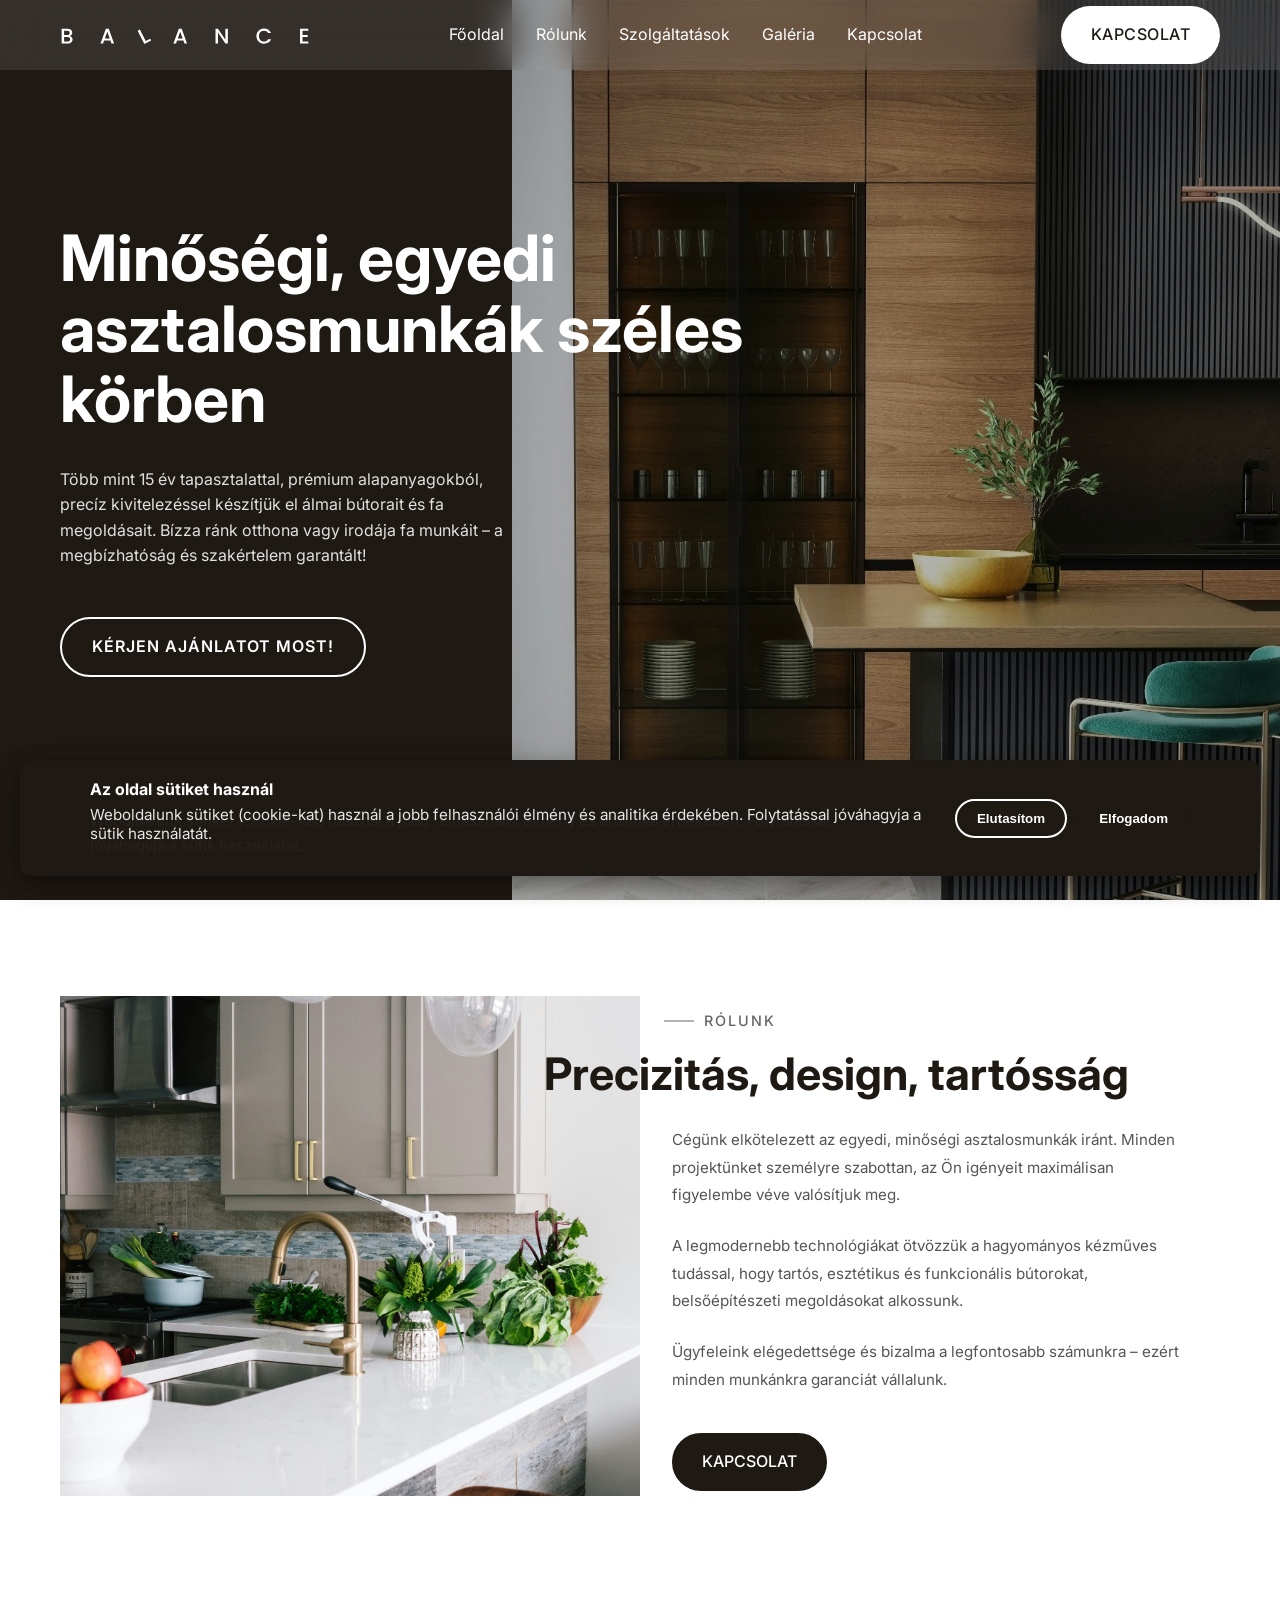
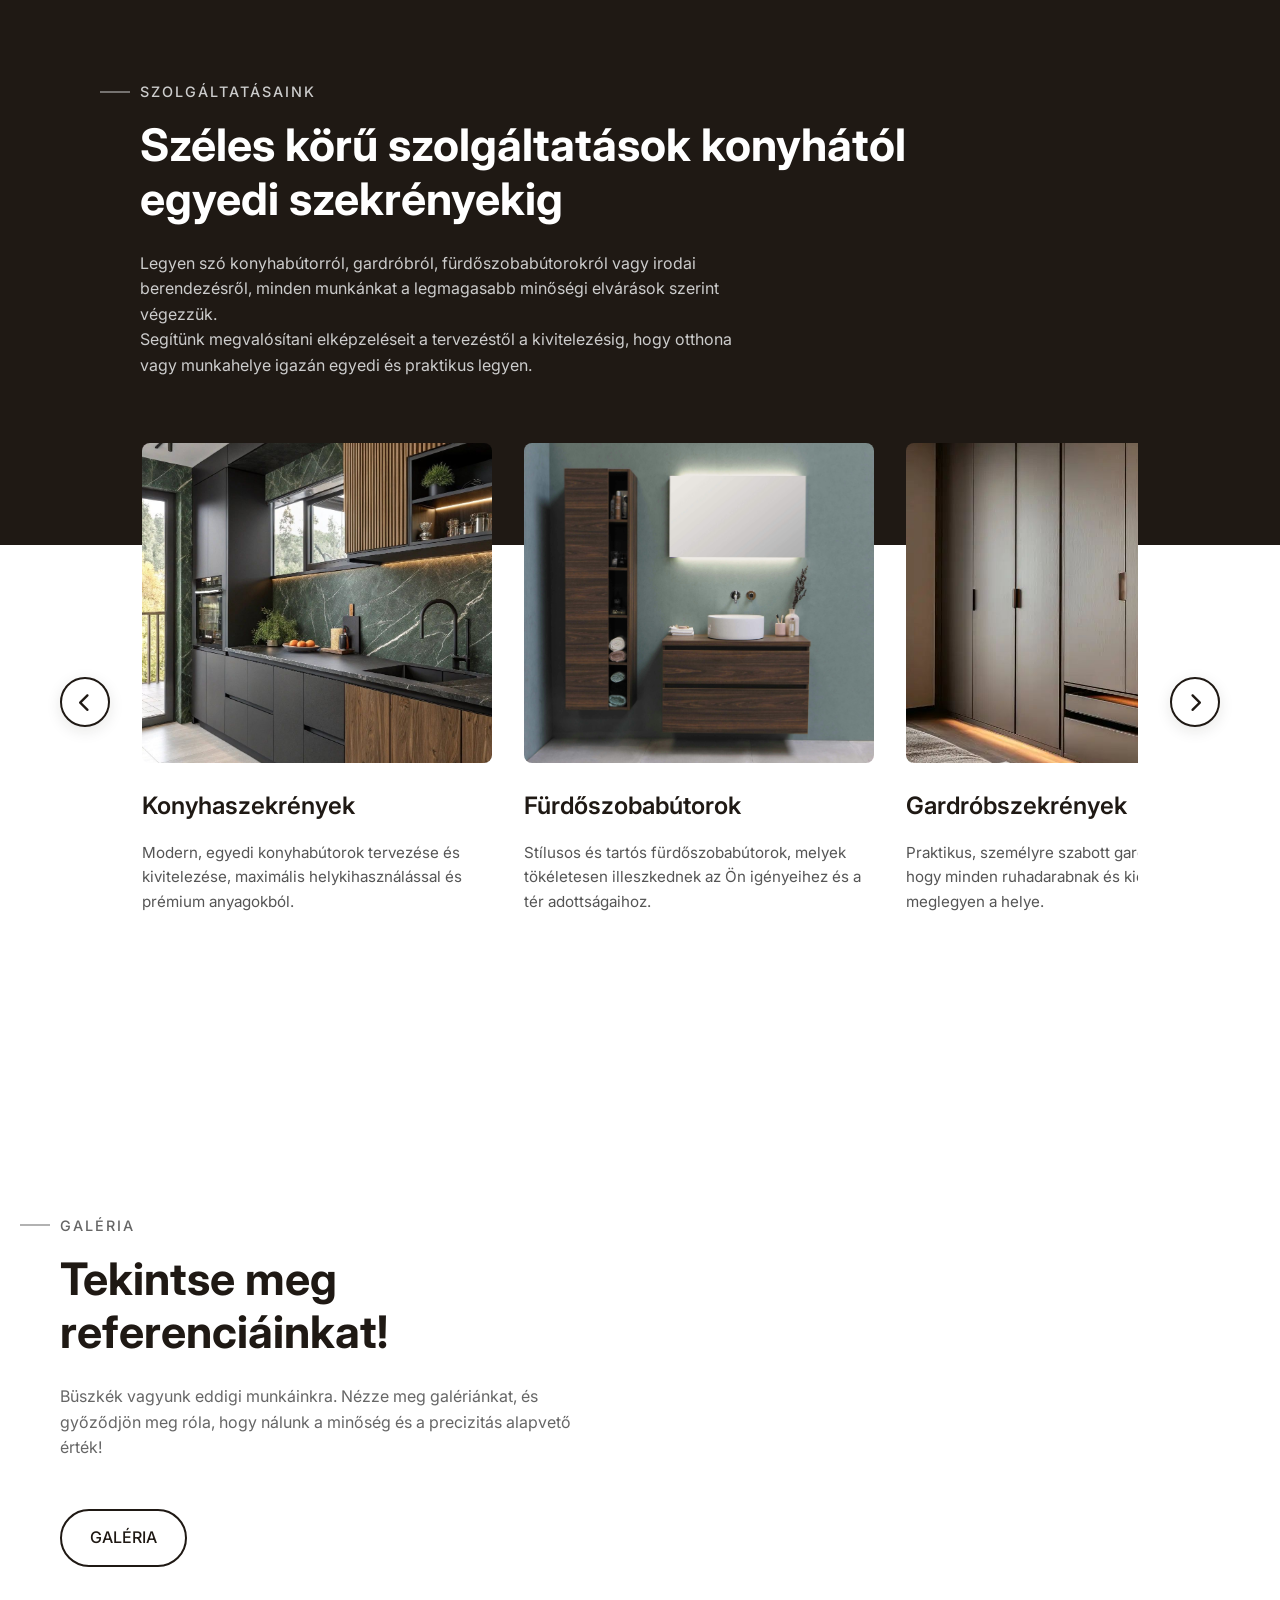
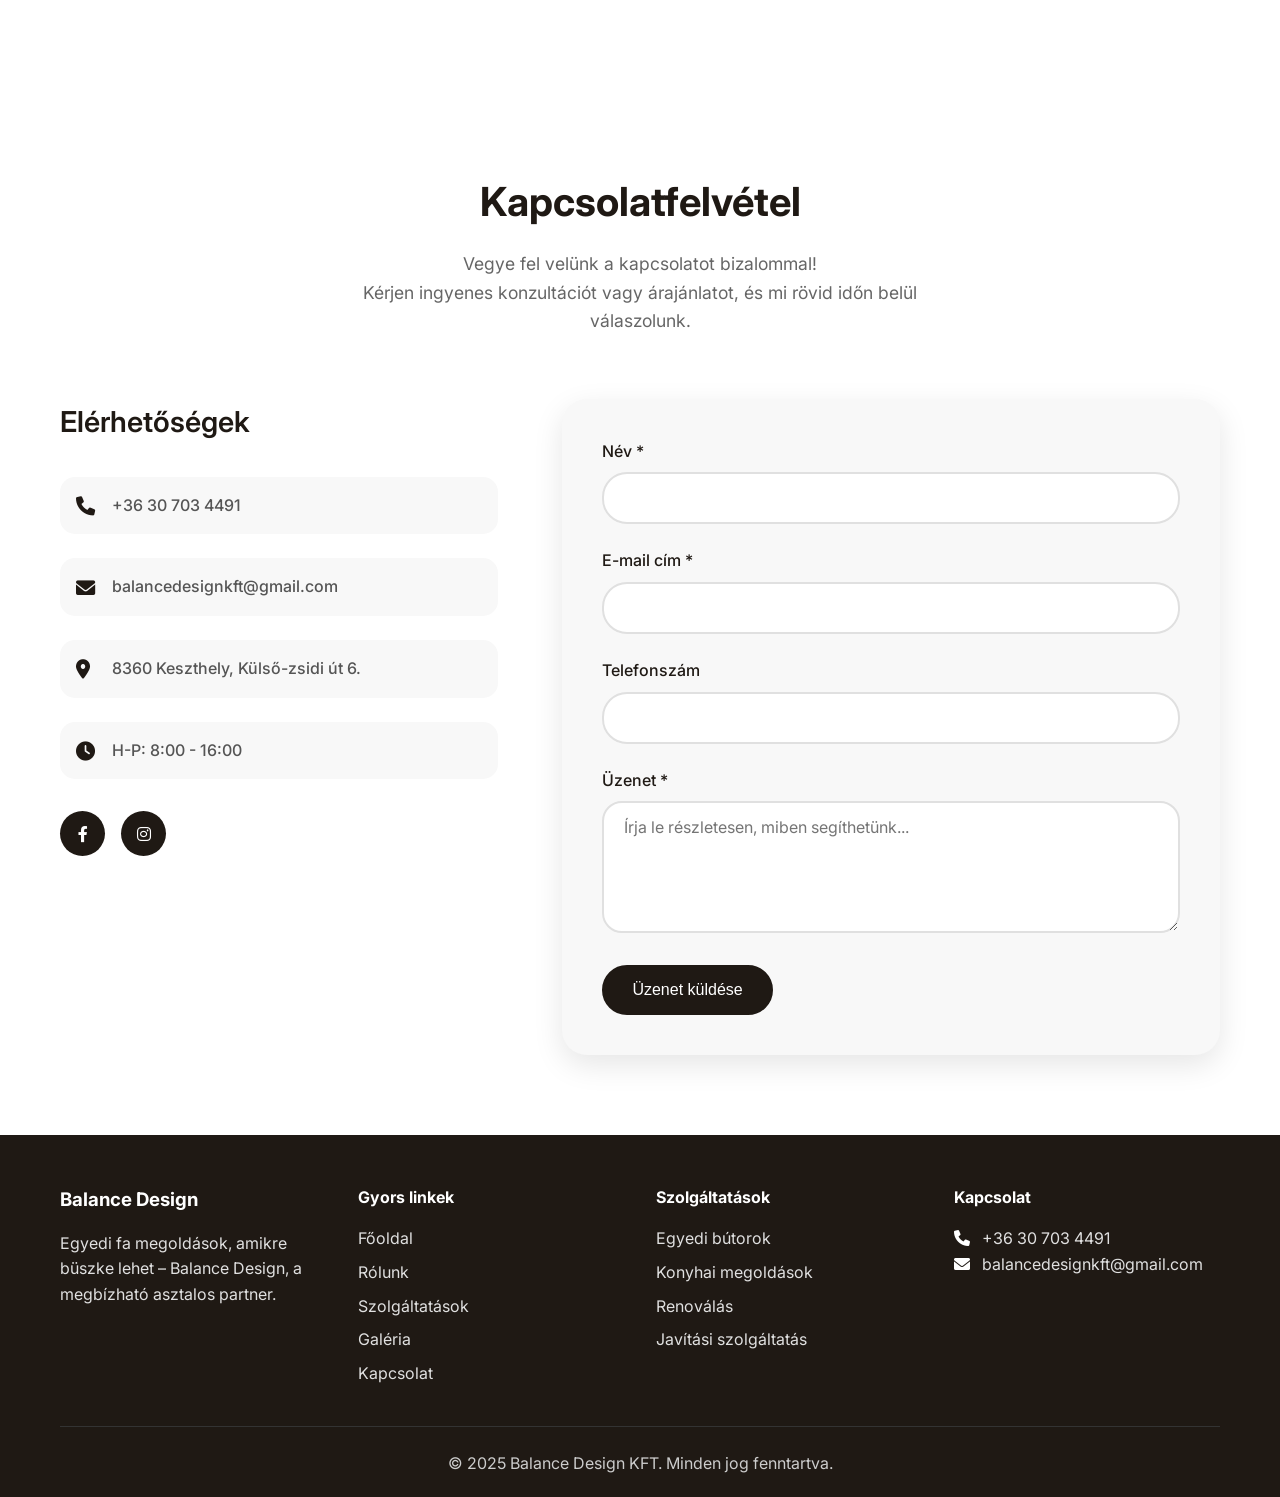
==== commit 6192ee42: "Logo, adatok, cookie" ====
--- a/index.html
+++ b/index.html
@@ -4,8 +4,9 @@
 <head>
     <meta charset="UTF-8">
     <meta name="viewport" content="width=device-width, initial-scale=1.0">
-    <title>Woodwork - Egyedi Bútorok és Faalapú Megoldások</title>
+    <title>Balance Design - Egyedi Bútorok és Faalapú Megoldások</title>
     <link rel="stylesheet" href="style.css">
+    <link rel="icon" type="image/x-icon" href="assets/favicon.ico">
     <link href="https://fonts.googleapis.com/css2?family=Inter:wght@300;400;500;600;700&display=swap" rel="stylesheet">
     <link rel="stylesheet" href="https://cdnjs.cloudflare.com/ajax/libs/font-awesome/6.0.0/css/all.min.css">
 </head>
@@ -15,7 +16,7 @@
     <nav class="navbar">
         <div class="nav-container">
             <div class="nav-logo">
-                <h2>Woodwork</h2>
+                <img src="assets/logo.svg" alt="Balance Logo" />
             </div>
             <ul class="nav-menu">
                 <li class="nav-item">
@@ -208,24 +209,23 @@
                     <h3>Elérhetőségek</h3>
                     <div class="contact-item">
                         <i class="fas fa-phone"></i>
-                        <a href="tel:+36123456789" class="contact-link">+36 1 234 5678</a>
+                        <a href="tel:+36307034491" class="contact-link">+36 30 703 4491</a>
                     </div>
                     <div class="contact-item">
                         <i class="fas fa-envelope"></i>
-                        <a href="mailto:info@woodwork.hu" class="contact-link">info@woodwork.hu</a>
+                        <a href="mailto:balancedesignkft@gmail.com" class="contact-link">balancedesignkft@gmail.com</a>
                     </div>
                     <div class="contact-item">
                         <i class="fas fa-map-marker-alt"></i>
-                        <span>8360 Keszthely, Példa utca 12.</span>
+                        <span>8360 Keszthely, Külső-zsidi út 6.</span>
                     </div>
                     <div class="contact-item">
                         <i class="fas fa-clock"></i>
-                        <span>H-P: 8:00 - 18:00</span>
+                        <span>H-P: 8:00 - 16:00</span>
                     </div>
                     <div class="social-links">
-                        <a href="#" class="social-link"><i class="fab fa-facebook-f"></i></a>
-                        <a href="#" class="social-link"><i class="fab fa-instagram"></i></a>
-                        <a href="#" class="social-link"><i class="fab fa-pinterest"></i></a>
+                        <a href="https://www.facebook.com/Balancedesignkft" class="social-link"><i class="fab fa-facebook-f"></i></a>
+                        <a href="https://www.instagram.com/balancedesign_kft" class="social-link"><i class="fab fa-instagram"></i></a>
                     </div>
                 </div>
                 <form class="contact-form" id="contactForm">
@@ -257,8 +257,8 @@
         <div class="container">
             <div class="footer-content">
                 <div class="footer-section">
-                    <h3>Woodwork</h3>
-                    <p>Egyedi fa megoldások, amikre büszke lehet – Woodwork, a megbízható asztalos partner.</p>
+                    <h3>Balance Design</h3>
+                    <p>Egyedi fa megoldások, amikre büszke lehet – Balance Design, a megbízható asztalos partner.</p>
                 </div>
                 <div class="footer-section">
                     <h4>Gyors linkek</h4>
@@ -281,17 +281,30 @@
                 </div>
                 <div class="footer-section">
                     <h4>Kapcsolat</h4>
-                    <p><i class="fas fa-phone"></i> +36 1 234 5678</p>
-                    <p><i class="fas fa-envelope"></i> info@woodwork.hu</p>
+                    <p><i class="fas fa-phone"></i> +36 30 703 4491</p>
+                    <p><i class="fas fa-envelope"></i> balancedesignkft@gmail.com</p>
                 </div>
             </div>
             <div class="footer-bottom">
-                <p>&copy; 2025 Woodwork. Minden jog fenntartva.</p>
+                <p>&copy; 2025 Balance Design KFT. Minden jog fenntartva.</p>
             </div>
         </div>
     </footer>
 
     <script src="app.js"></script>
+    <!-- Cookie Consent Panel -->
+    <div id="cookieConsent" class="cookie-consent" role="dialog" aria-live="polite" aria-label="Cookie consent">
+        <div class="cookie-consent-inner">
+            <div class="cookie-consent-text">
+                <strong>Az oldal sütiket használ</strong>
+                <p>Weboldalunk sütiket (cookie-kat) használ a jobb felhasználói élmény és analitika érdekében. Folytatással jóváhagyja a sütik használatát.</p>
+            </div>
+            <div class="cookie-consent-actions">
+                <button id="cookieDecline" class="btn btn-secondary">Elutasítom</button>
+                <button id="cookieAccept" class="btn btn-primary">Elfogadom</button>
+            </div>
+        </div>
+    </div>
 </body>
 
 </html>
--- a/style.css
+++ b/style.css
@@ -44,10 +44,26 @@
     height: 70px;
 }
 
-.nav-logo h2 {
-    color: #ffffff;
-    font-weight: 600;
-    font-size: 1.5rem;
+.nav-logo {
+    display: flex;
+    align-items: center;
+    gap: 12px;
+}
+
+/* Logo image / inline SVG sizing */
+.nav-logo img,
+.nav-logo svg {
+    display: block;
+    width: 250px; /* increased desktop default */
+    height: auto;
+    max-height: 120px;
+}
+
+/* Slightly smaller logo when navbar becomes compact (scrolled) */
+.navbar.scrolled .nav-logo img,
+.navbar.scrolled .nav-logo svg {
+    width: 200px;
+    max-height: 96px;
 }
 
 .nav-menu {
@@ -131,6 +147,40 @@
     margin: 3px 0;
     transition: all 0.3s cubic-bezier(0.25, 0.46, 0.45, 0.94);
     transform-origin: center;
+}
+
+/* Responsive: collapse nav on small screens */
+@media (max-width: 900px) {
+    .nav-menu {
+        display: none; /* hide menu (assumed to be toggled with JS)
+        */
+    }
+
+    .hamburger {
+        display: flex;
+    }
+
+    .nav-cta {
+        display: none;
+    }
+
+    .nav-logo img,
+    .nav-logo svg {
+        width: 140px;
+        max-height: 90px;
+    }
+}
+
+@media (max-width: 480px) {
+    .nav-logo img,
+    .nav-logo svg {
+        width: 110px;
+        max-height: 64px;
+    }
+
+    .nav-container {
+        height: 72px; /* a bit taller to fit the larger logo */
+    }
 }
 
 /* Hamburger active state (X animation) */
@@ -1307,3 +1357,58 @@
     opacity: 1;
     transform: translateY(0);
 }
+
+/* Cookie consent panel */
+.cookie-consent {
+    position: fixed;
+    left: 20px;
+    right: 20px;
+    bottom: 24px;
+    background: rgba(31,25,20,0.96);
+    color: #fff;
+    padding: 18px 20px;
+    border-radius: 12px;
+    box-shadow: 0 8px 24px rgba(0,0,0,0.25);
+    z-index: 11000;
+    display: flex;
+    justify-content: center;
+    align-items: center;
+}
+
+.cookie-consent-inner {
+    max-width: 1100px;
+    width: 100%;
+    display: flex;
+    justify-content: space-between;
+    align-items: center;
+    gap: 16px;
+}
+
+.cookie-consent-text {
+    flex: 1 1 auto;
+}
+
+.cookie-consent-text p {
+    margin-top: 6px;
+    color: #e6e6e6;
+    font-size: 0.95rem;
+}
+
+.cookie-consent-actions {
+    display: flex;
+    gap: 10px;
+    flex-shrink: 0;
+}
+
+@media (max-width: 640px) {
+    .cookie-consent-inner {
+        flex-direction: column;
+        align-items: stretch;
+        text-align: left;
+    }
+
+    .cookie-consent-actions {
+        justify-content: flex-end;
+        margin-top: 8px;
+    }
+}
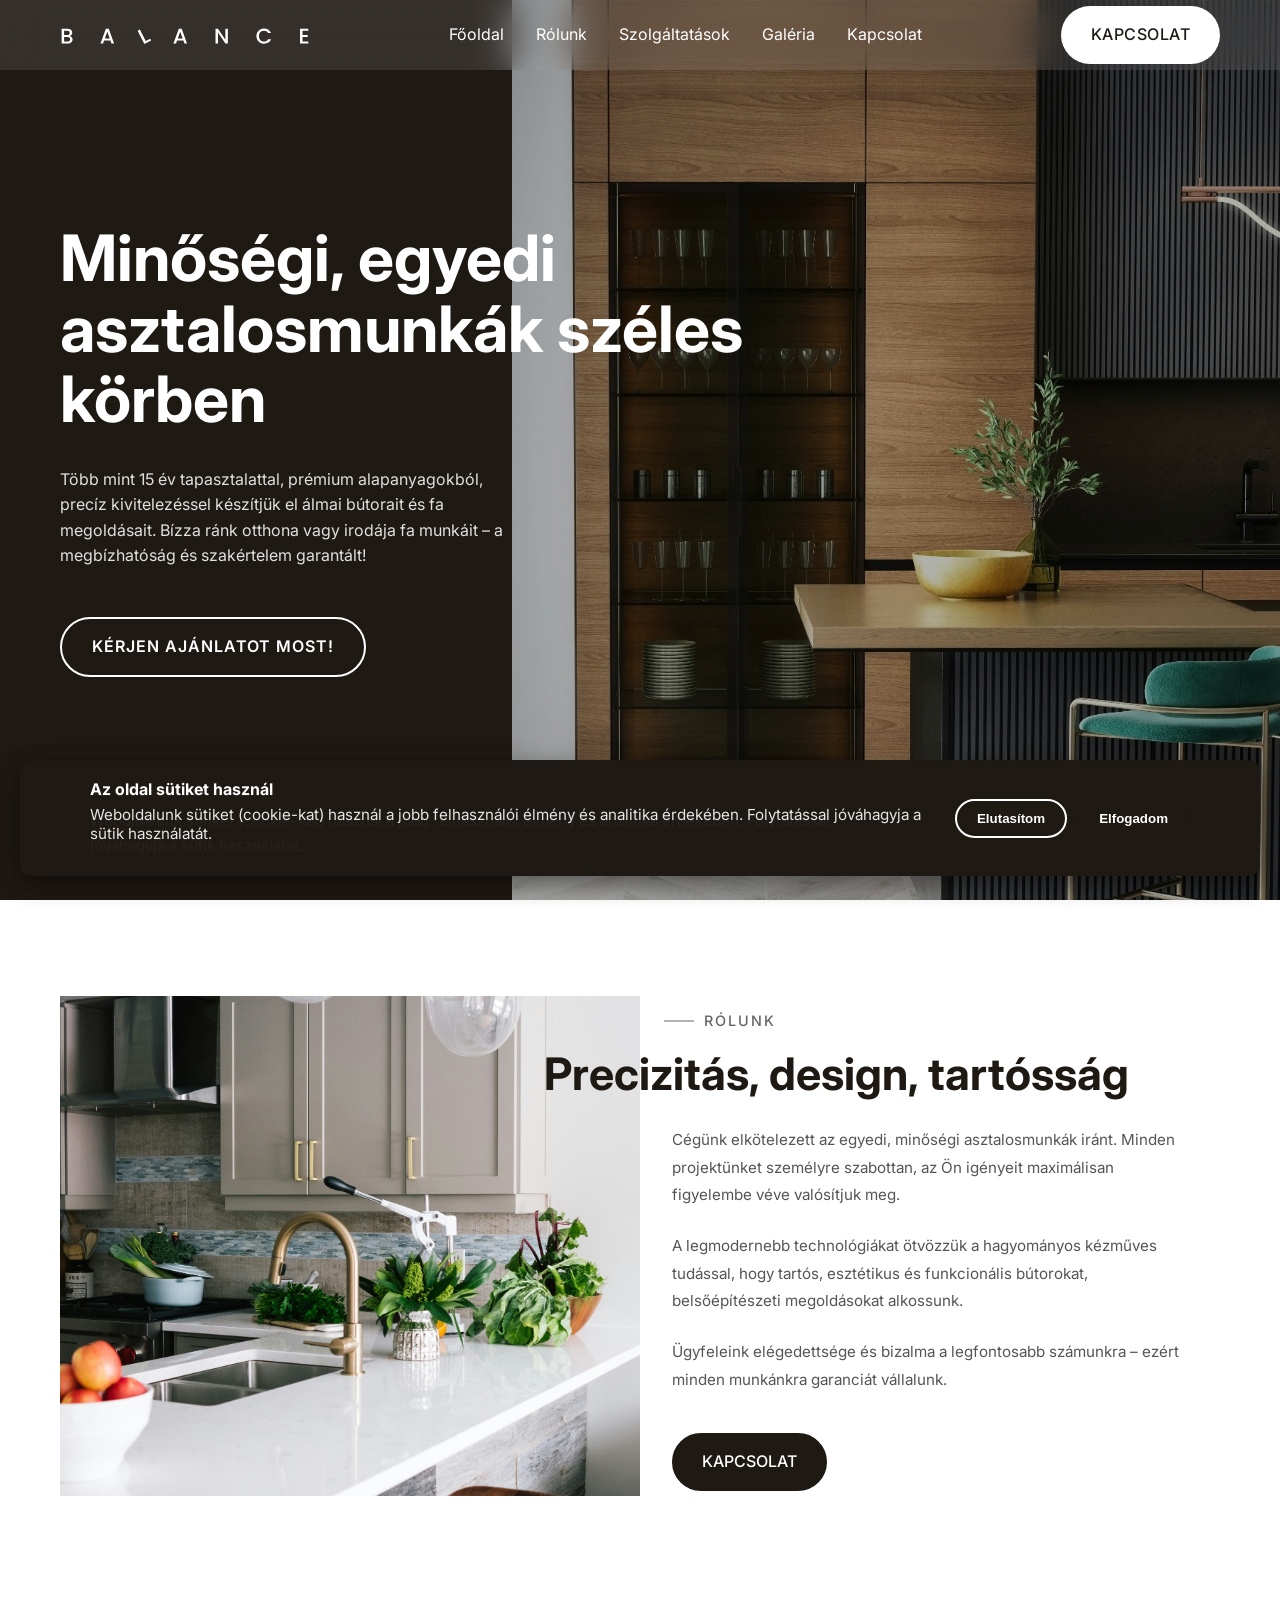
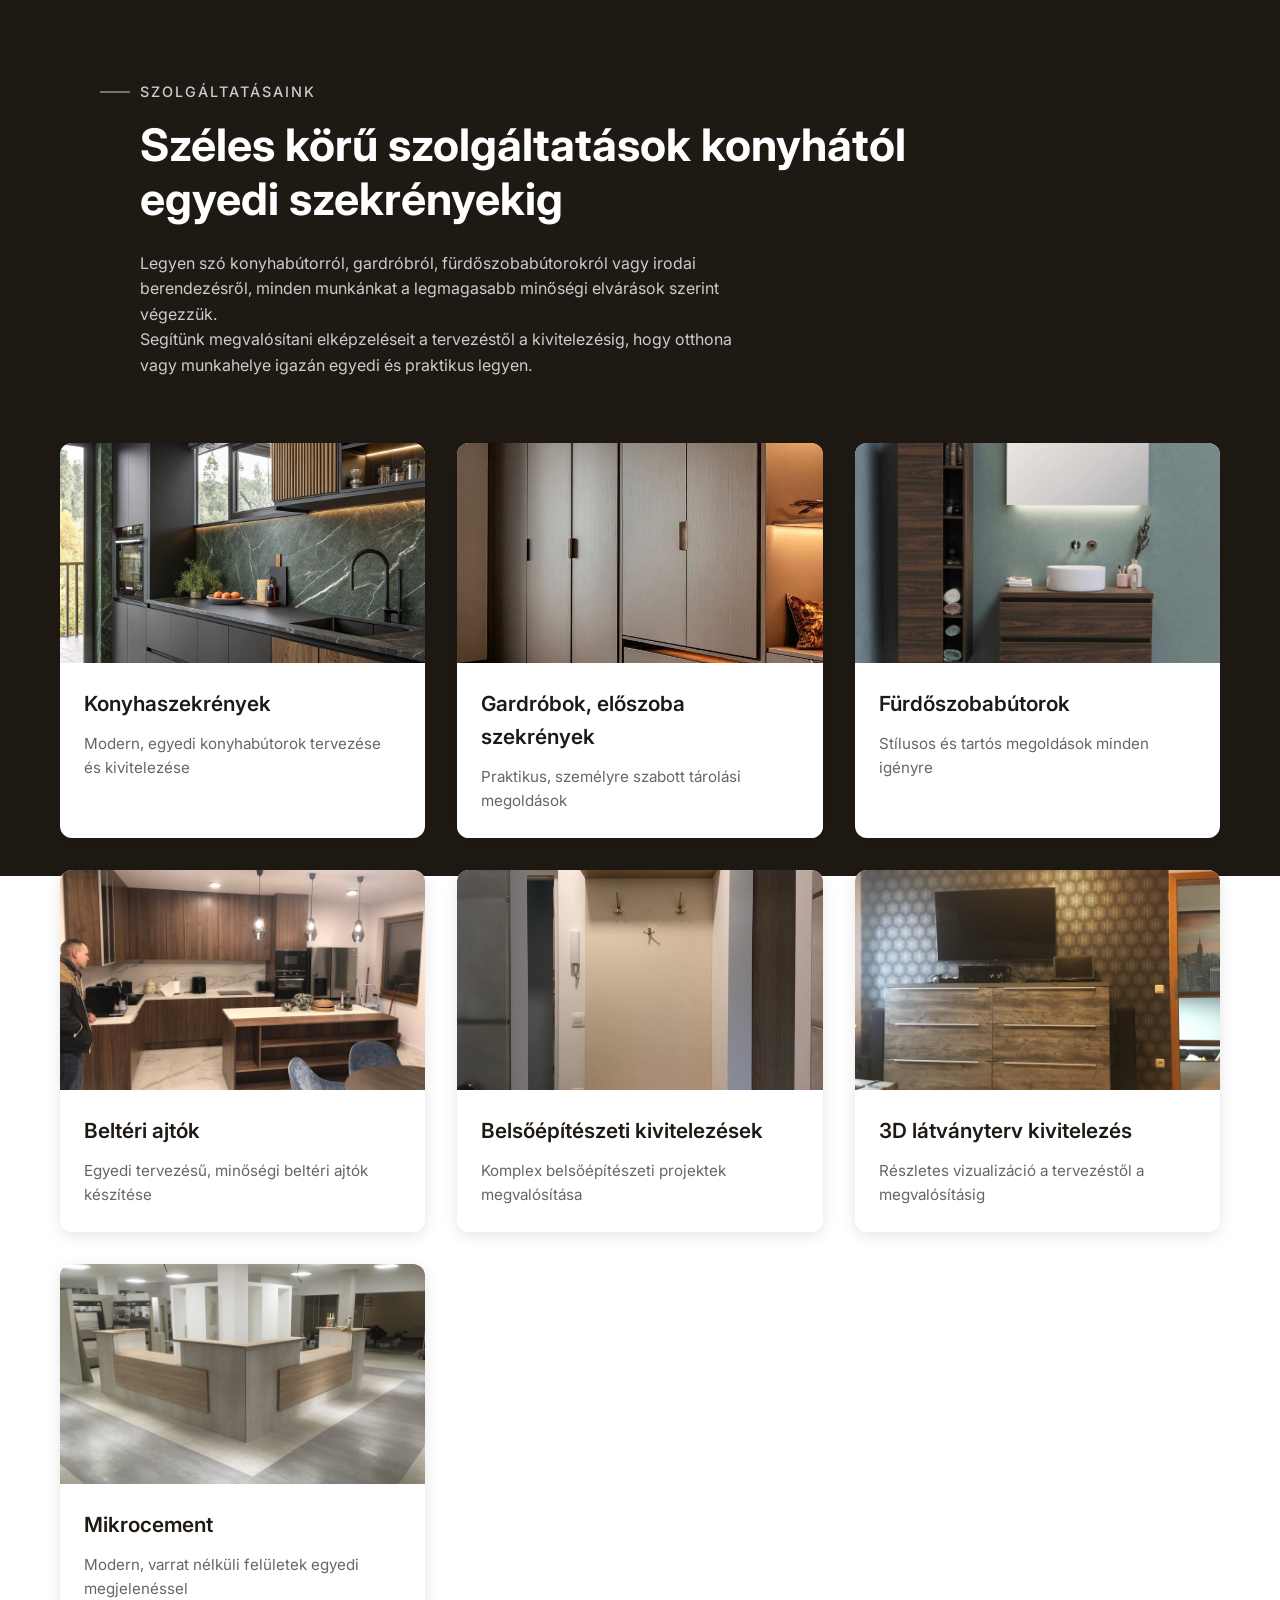
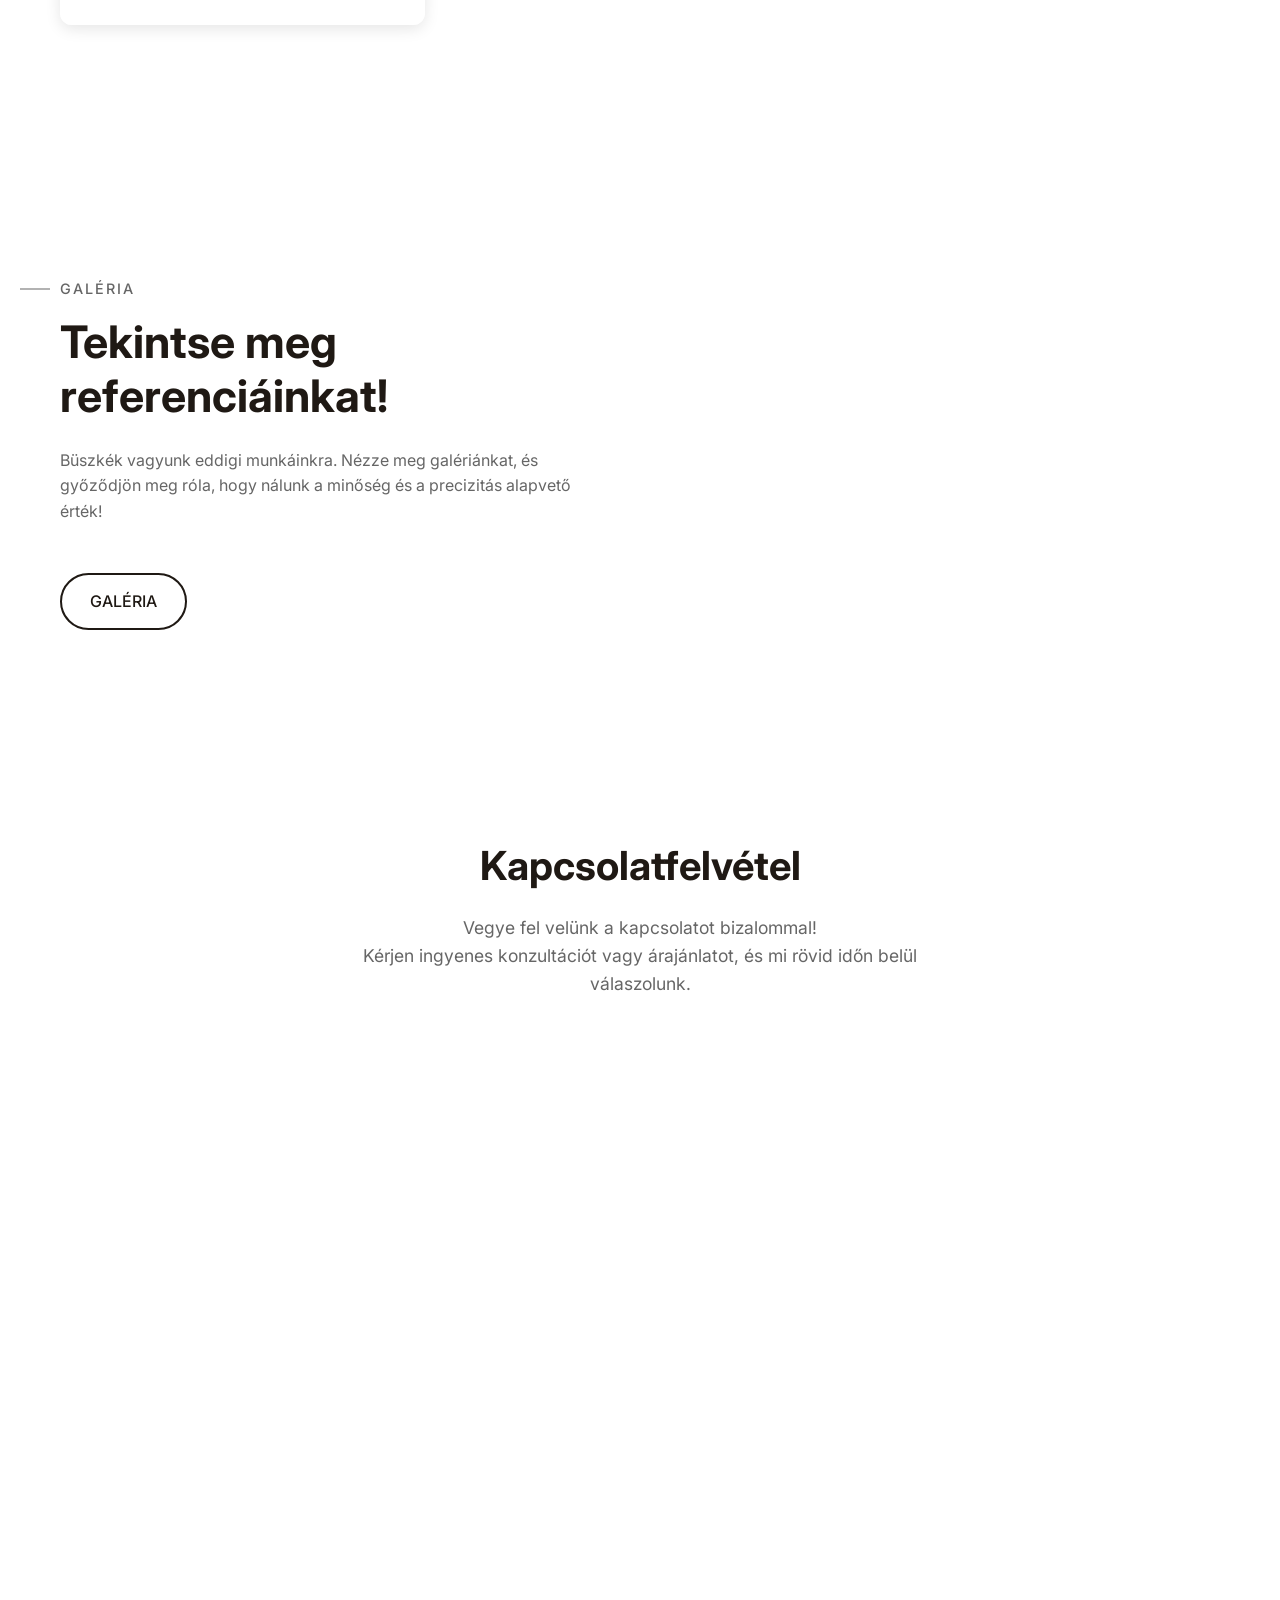
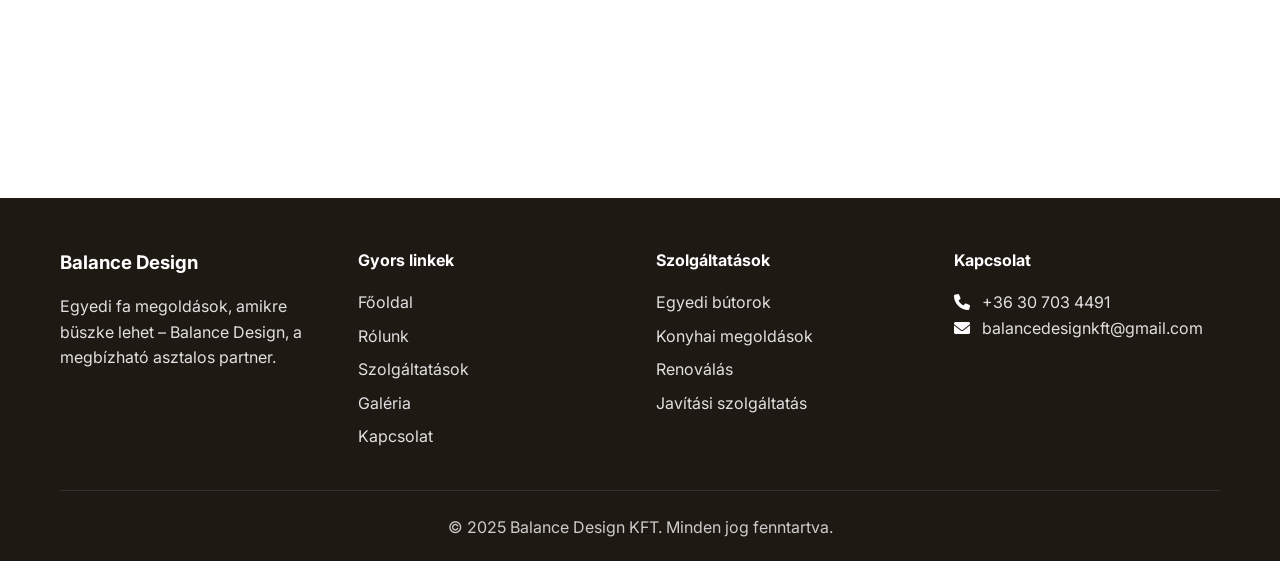
==== commit 13b489cf: "Carousel replaced" ====
--- a/index.html
+++ b/index.html
@@ -106,47 +106,98 @@
                     igazán egyedi és praktikus legyen.
                 </p>
             </div>
-            <div class="services-carousel-wrapper">
-                <button class="carousel-arrow carousel-prev" aria-label="Előző">
-                    <i class="fas fa-chevron-left"></i>
+            <div class="services-grid">
+                <div class="service-tile" data-service="kitchen">
+                    <div class="service-tile-image">
+                        <img src="assets/services_kitchen.jpg" alt="Konyhaszekrények" />
+                    </div>
+                    <div class="service-tile-content">
+                        <h3>Konyhaszekrények</h3>
+                        <p>Modern, egyedi konyhabútorok tervezése és kivitelezése</p>
+                    </div>
+                </div>
+                <div class="service-tile" data-service="wardrobe">
+                    <div class="service-tile-image">
+                        <img src="assets/services_wardrobe.jpg" alt="Gardróbok" />
+                    </div>
+                    <div class="service-tile-content">
+                        <h3>Gardróbok, előszoba szekrények</h3>
+                        <p>Praktikus, személyre szabott tárolási megoldások</p>
+                    </div>
+                </div>
+                <div class="service-tile" data-service="bathroom">
+                    <div class="service-tile-image">
+                        <img src="assets/services_bathroom_cabinets.jpg" alt="Fürdőszobabútorok" />
+                    </div>
+                    <div class="service-tile-content">
+                        <h3>Fürdőszobabútorok</h3>
+                        <p>Stílusos és tartós megoldások minden igényre</p>
+                    </div>
+                </div>
+                <div class="service-tile" data-service="doors">
+                    <div class="service-tile-image">
+                        <img src="assets/unsorted/IMG_0809.jpg" alt="Beltéri ajtók" />
+                    </div>
+                    <div class="service-tile-content">
+                        <h3>Beltéri ajtók</h3>
+                        <p>Egyedi tervezésű, minőségi beltéri ajtók készítése</p>
+                    </div>
+                </div>
+                <div class="service-tile" data-service="interior">
+                    <div class="service-tile-image">
+                        <img src="assets/unsorted/IMG_2270.jpg" alt="Belsőépítészet" />
+                    </div>
+                    <div class="service-tile-content">
+                        <h3>Belsőépítészeti kivitelezések</h3>
+                        <p>Komplex belsőépítészeti projektek megvalósítása</p>
+                    </div>
+                </div>
+                <div class="service-tile" data-service="3d">
+                    <div class="service-tile-image">
+                        <img src="assets/unsorted/IMG_5730.jpg" alt="3D látványterv" />
+                    </div>
+                    <div class="service-tile-content">
+                        <h3>3D látványterv kivitelezés</h3>
+                        <p>Részletes vizualizáció a tervezéstől a megvalósításig</p>
+                    </div>
+                </div>
+                <div class="service-tile" data-service="microcement">
+                    <div class="service-tile-image">
+                        <img src="assets/unsorted/IMG_7328.jpg" alt="Mikrocement" />
+                    </div>
+                    <div class="service-tile-content">
+                        <h3>Mikrocement</h3>
+                        <p>Modern, varrat nélküli felületek egyedi megjelenéssel</p>
+                    </div>
+                </div>
+            </div>
+        </div>
+
+        <!-- Service Modal -->
+        <div id="serviceModal" class="service-modal">
+            <div class="service-modal-overlay"></div>
+            <div class="service-modal-content">
+                <button class="service-modal-close" aria-label="Bezárás">
+                    <i class="fas fa-times"></i>
                 </button>
-                <div class="services-grid">
-                    <div class="services-carousel-track">
-                        <div class="service-card">
-                            <div class="service-image">
-                                <img src="assets/services_kitchen.jpg" alt="Konyhaszekrények" />
-                            </div>
-                            <h3>Konyhaszekrények</h3>
-                            <p>Modern, egyedi konyhabútorok tervezése és kivitelezése, maximális helykihasználással és prémium anyagokból.</p>
+                <div class="service-modal-inner">
+                    <div class="service-modal-image">
+                        <img id="serviceModalImg" src="" alt="" />
+                    </div>
+                    <div class="service-modal-body">
+                        <h2 id="serviceModalTitle"></h2>
+                        <div id="serviceModalDescription"></div>
+                        <div class="service-modal-features">
+                            <h3>Szolgáltatás részletei:</h3>
+                            <ul id="serviceModalFeatures"></ul>
                         </div>
-                        <div class="service-card">
-                            <div class="service-image">
-                                <img src="assets/services_bathroom_cabinets.jpg" alt="Fürdőszobabútorok" />
-                            </div>
-                            <h3>Fürdőszobabútorok</h3>
-                            <p>Stílusos és tartós fürdőszobabútorok, melyek tökéletesen illeszkednek az Ön igényeihez és a tér adottságaihoz.</p>
+                        <div class="service-modal-actions">
+                            <a href="#contact" class="btn btn-primary">Kérek ajánlatot</a>
                         </div>
-                        <div class="service-card">
-                            <div class="service-image">
-                                <img src="assets/services_wardrobe.jpg" alt="Gardróbszekrények" />
-                            </div>
-                            <h3>Gardróbszekrények</h3>
-                            <p>Praktikus, személyre szabott gardróbszekrények, hogy minden ruhadarabnak és kiegészítőnek meglegyen a helye.</p>
-                        </div>
-                        <div class="service-card">
-                            <div class="service-image">
-                                <img src="https://images.unsplash.com/photo-1555041469-a586c61ea9bc?ixlib=rb-4.0.3&ixid=M3wxMjA3fDB8MHxwaG90by1wYWdlfHx8fGVufDB8fHx8fA%3D%3D&auto=format&fit=crop&w=600&h=400"
-                                    alt="Nappali bútorok" />
-                            </div>
-                            <h3>Nappali bútorok</h3>
-                            <p>Modern és funkcionális nappali bútorok, amelyek kényelmet és eleganciát visznek otthonába.</p>
-                        </div>
-                    </div>
-                </div>
-                <button class="carousel-arrow carousel-next" aria-label="Tovább">
-                    <i class="fas fa-chevron-right"></i>
-                </button>
-            </div>
+                    </div>
+                </div>
+            </div>
+        </div>
         </div>
     </section>
 
--- a/style.css
+++ b/style.css
@@ -496,191 +496,320 @@
     max-width: 600px;
 }
 
+/* Services Grid */
 .services-grid {
-    display: flex;
+    display: grid;
+    grid-template-columns: repeat(auto-fit, minmax(300px, 1fr));
     gap: 2rem;
     margin-bottom: 3rem;
+}
+
+.service-tile {
+    background-color: #ffffff;
+    border-radius: 12px;
     overflow: hidden;
-    position: relative;
-}
-
-.services-grid .service-card {
-    flex: 0 0 calc(33.333% - 1.33rem);
-    min-width: 280px;
-}
-
-.service-card {
-    background-color: transparent;
-    padding: 0;
-    border-radius: 0;
-    text-align: left;
+    box-shadow: 0 4px 15px rgba(0, 0, 0, 0.1);
     transition: all 0.3s ease;
-}
-
-.service-card:hover {
-    transform: translateY(-5px);
-}
-
-.service-image {
-    width: 100%;
-    height: 320px;
-    margin-bottom: 1.5rem;
+    cursor: pointer;
+    position: relative;
+}
+
+.service-tile::after {
+    content: '';
+    position: absolute;
+    top: 0;
+    left: 0;
+    width: 100%;
+    height: 100%;
+    border: 3px solid transparent;
+    border-radius: 12px;
+    transition: border-color 0.3s ease;
+    pointer-events: none;
+}
+
+.service-tile:hover::after {
+    border-color: #1f1914;
+}
+
+.service-tile:hover {
+    transform: translateY(-8px);
+    box-shadow: 0 8px 25px rgba(0, 0, 0, 0.15);
+}
+
+.service-tile-image {
+    width: 100%;
+    height: 220px;
     overflow: hidden;
-    border-radius: 8px;
-}
-
-.service-image img {
+    position: relative;
+}
+
+.service-tile-image::after {
+    content: '';
+    position: absolute;
+    top: 0;
+    left: 0;
+    width: 100%;
+    height: 100%;
+    background: linear-gradient(to bottom, transparent 50%, rgba(31, 25, 20, 0.7));
+    opacity: 0;
+    transition: opacity 0.3s ease;
+}
+
+.service-tile:hover .service-tile-image::after {
+    opacity: 1;
+}
+
+.service-tile-image img {
     width: 100%;
     height: 100%;
     object-fit: cover;
-    transition: transform 0.3s ease;
-}
-
-.service-card:hover .service-image img {
-    transform: scale(1.05);
-}
-
-.service-card h3 {
-    font-size: 1.5rem;
+    transition: transform 0.4s ease;
+}
+
+.service-tile:hover .service-tile-image img {
+    transform: scale(1.1);
+}
+
+.service-tile-content {
+    padding: 1.5rem;
+    background-color: #ffffff;
+}
+
+.service-tile-content h3 {
+    font-size: 1.3rem;
+    color: #1f1914;
+    margin-bottom: 0.75rem;
+    font-weight: 600;
+    transition: color 0.3s ease;
+}
+
+.service-tile:hover .service-tile-content h3 {
+    color: #2a2018;
+}
+
+.service-tile-content p {
+    font-size: 0.95rem;
+    color: #666;
+    line-height: 1.6;
+    margin: 0;
+}
+
+/* Responsive adjustments for services grid */
+@media (max-width: 768px) {
+    .services-grid {
+        grid-template-columns: 1fr;
+        gap: 1.5rem;
+    }
+    
+    .service-tile-image {
+        height: 180px;
+    }
+}
+
+/* Service Modal */
+.service-modal {
+    display: none;
+    position: fixed;
+    top: 0;
+    left: 0;
+    width: 100%;
+    height: 100%;
+    z-index: 10000;
+    opacity: 0;
+    transition: opacity 0.3s ease;
+}
+
+.service-modal.show {
+    opacity: 1;
+}
+
+.service-modal-overlay {
+    position: absolute;
+    top: 0;
+    left: 0;
+    width: 100%;
+    height: 100%;
+    background-color: rgba(31, 25, 20, 0.92);
+    backdrop-filter: blur(8px);
+}
+
+.service-modal-content {
+    position: relative;
+    width: 90%;
+    max-width: 1000px;
+    max-height: 85vh;
+    margin: 7.5vh auto;
+    background-color: #ffffff;
+    border-radius: 20px;
+    box-shadow: 0 20px 60px rgba(0, 0, 0, 0.3);
+    overflow: hidden;
+    transform: scale(0.8) translateY(50px);
+    opacity: 0;
+    transition: all 0.4s cubic-bezier(0.25, 0.46, 0.45, 0.94);
+}
+
+.service-modal.show .service-modal-content {
+    transform: scale(1) translateY(0);
+    opacity: 1;
+}
+
+.service-modal-close {
+    position: absolute;
+    top: 20px;
+    right: 20px;
+    width: 45px;
+    height: 45px;
+    background-color: rgba(255, 255, 255, 0.95);
+    border: none;
+    border-radius: 50%;
+    color: #1f1914;
+    font-size: 1.3rem;
+    cursor: pointer;
+    z-index: 10;
+    display: flex;
+    align-items: center;
+    justify-content: center;
+    transition: all 0.3s ease;
+    box-shadow: 0 4px 15px rgba(0, 0, 0, 0.2);
+}
+
+.service-modal-close:hover {
+    background-color: #1f1914;
+    color: #ffffff;
+    transform: rotate(90deg);
+}
+
+.service-modal-inner {
+    display: grid;
+    grid-template-columns: 45% 55%;
+    max-height: 85vh;
+    overflow: hidden;
+}
+
+.service-modal-image {
+    position: relative;
+    background-color: #f8f8f8;
+    overflow: hidden;
+}
+
+.service-modal-image img {
+    width: 100%;
+    height: 100%;
+    object-fit: cover;
+}
+
+.service-modal-body {
+    padding: 3rem;
+    overflow-y: auto;
+    max-height: 85vh;
+}
+
+.service-modal-body h2 {
+    font-size: 2.2rem;
+    color: #1f1914;
+    margin-bottom: 1.5rem;
+    font-weight: 700;
+    line-height: 1.2;
+}
+
+.service-modal-body #serviceModalDescription {
+    font-size: 1.05rem;
+    color: #555;
+    line-height: 1.8;
+    margin-bottom: 2rem;
+}
+
+.service-modal-body #serviceModalDescription p {
+    margin-bottom: 1rem;
+}
+
+.service-modal-features {
+    background-color: #f8f8f8;
+    padding: 2rem;
+    border-radius: 15px;
+    margin-bottom: 2rem;
+}
+
+.service-modal-features h3 {
+    font-size: 1.3rem;
     color: #1f1914;
     margin-bottom: 1rem;
     font-weight: 600;
 }
 
-.service-card p {
+.service-modal-features ul {
+    list-style: none;
+    padding: 0;
+    margin: 0;
+}
+
+.service-modal-features li {
+    padding: 0.75rem 0;
+    padding-left: 2rem;
     color: #555;
-    line-height: 1.6;
-    font-size: 0.95rem;
-}
-
-/* Services Carousel */
-.services-carousel-wrapper {
-    display: flex;
-    align-items: center;
-    gap: 2rem;
-    margin-bottom: 3rem;
-    position: relative;
-}
-
-.services-grid {
+    font-size: 1rem;
+    position: relative;
+    border-bottom: 1px solid #e0e0e0;
+}
+
+.service-modal-features li:last-child {
+    border-bottom: none;
+}
+
+.service-modal-features li::before {
+    content: '✓';
+    position: absolute;
+    left: 0;
+    color: #1f1914;
+    font-weight: bold;
+    font-size: 1.2rem;
+}
+
+.service-modal-actions {
+    display: flex;
+    gap: 1rem;
+}
+
+.service-modal-actions .btn {
     flex: 1;
-    overflow: hidden;
-    position: relative;
-}
-
-.services-carousel-track {
-    display: flex;
-    transition: transform 0.6s cubic-bezier(0.25, 0.46, 0.45, 0.94);
-    gap: 2rem;
-    width: fit-content;
-}
-
-.service-card {
-    flex: 0 0 auto;
-    box-sizing: border-box;
-}
-
-/* Mobile: Show 1 card */
+}
+
+/* Responsive Modal */
 @media (max-width: 768px) {
-    .services-container {
-        padding: 0 15px;
-    }
-    
-    .service-card {
-        width: calc(100vw - 30px); /* Full width minus container padding */
-        max-width: none;
-        min-width: 280px;
-    }
-    
-    .services-carousel-wrapper {
-        gap: 0; /* Remove gap since arrows are hidden */
-        margin-bottom: 2rem;
-        position: relative;
-        justify-content: center; /* Center the carousel */
-    }
-    
-    .services-carousel-track {
-        gap: 1rem;
-    }
-    
-    .carousel-arrow.carousel-prev,
-    .carousel-arrow.carousel-next {
-        display: none !important; /* Hide arrows on mobile */
-    }
-    
-    .services-grid {
-        overflow: hidden;
-        margin: 0;
-        width: 100%;
-        touch-action: pan-y; /* Allow vertical scrolling but enable horizontal touch handling */
-    }
-    
-    .services-carousel-track {
-        cursor: grab;
-    }
-    
-    .services-carousel-track:active {
-        cursor: grabbing;
-    }
-}
-
-/* Tablet: Show 2 cards */
-@media (min-width: 769px) and (max-width: 1024px) {
-    .service-card {
-        width: calc((100vw - 220px) / 2 - 1rem);
-        max-width: 400px;
-        min-width: 280px;
-    }
-}
-
-/* Desktop: Show 3 cards */
-@media (min-width: 1025px) {
-    .service-card {
-        width: calc((100vw - 200px) / 3 - 2rem);
-        max-width: 350px;
-        min-width: 280px;
-    }
-}
-
-/* Large desktop: Fixed container width */
-@media (min-width: 1200px) {
-    .service-card {
-        width: calc((1200px - 120px) / 3 - 1.33rem);
-    }
-}
-
-.carousel-arrow {
-    background: #ffffff;
-    border: 2px solid #1f1914;
-    color: #1f1914;
-    width: 50px;
-    height: 50px;
-    border-radius: 50%;
-    cursor: pointer;
-    display: flex;
-    align-items: center;
-    justify-content: center;
-    font-size: 1.2rem;
-    transition: all 0.3s cubic-bezier(0.25, 0.46, 0.45, 0.94);
-    box-shadow: 0 4px 15px rgba(31, 25, 20, 0.1);
-    flex-shrink: 0;
-}
-
-.carousel-arrow:hover {
-    background: #1f1914;
-    color: #ffffff;
-    transform: scale(1.1);
-    box-shadow: 0 6px 20px rgba(31, 25, 20, 0.2);
-}
-
-.carousel-arrow:active {
-    transform: scale(0.95);
-}
-
-.carousel-arrow.disabled {
-    opacity: 0.3;
-    cursor: not-allowed;
-    pointer-events: none;
+    .service-modal-content {
+        width: 95%;
+        max-height: 90vh;
+        margin: 5vh auto;
+    }
+
+    .service-modal-inner {
+        grid-template-columns: 1fr;
+    }
+
+    .service-modal-image {
+        height: 250px;
+    }
+
+    .service-modal-body {
+        padding: 2rem 1.5rem;
+        max-height: calc(90vh - 250px);
+    }
+
+    .service-modal-body h2 {
+        font-size: 1.8rem;
+    }
+
+    .service-modal-features {
+        padding: 1.5rem;
+    }
+
+    .service-modal-close {
+        top: 15px;
+        right: 15px;
+        width: 40px;
+        height: 40px;
+        font-size: 1.1rem;
+    }
 }
 
 .services-buttons {
@@ -1210,20 +1339,6 @@
         gap: 2rem;
     }
 
-    .services-grid {
-        flex-direction: column;
-    }
-    
-    .services-grid .service-card {
-        flex: none;
-        min-width: auto;
-    }
-    
-    .service-card.hidden-card {
-        opacity: 1;
-        transform: translateX(0);
-    }
-
     .services-header {
         text-align: center;
         margin-left: 0 !important;
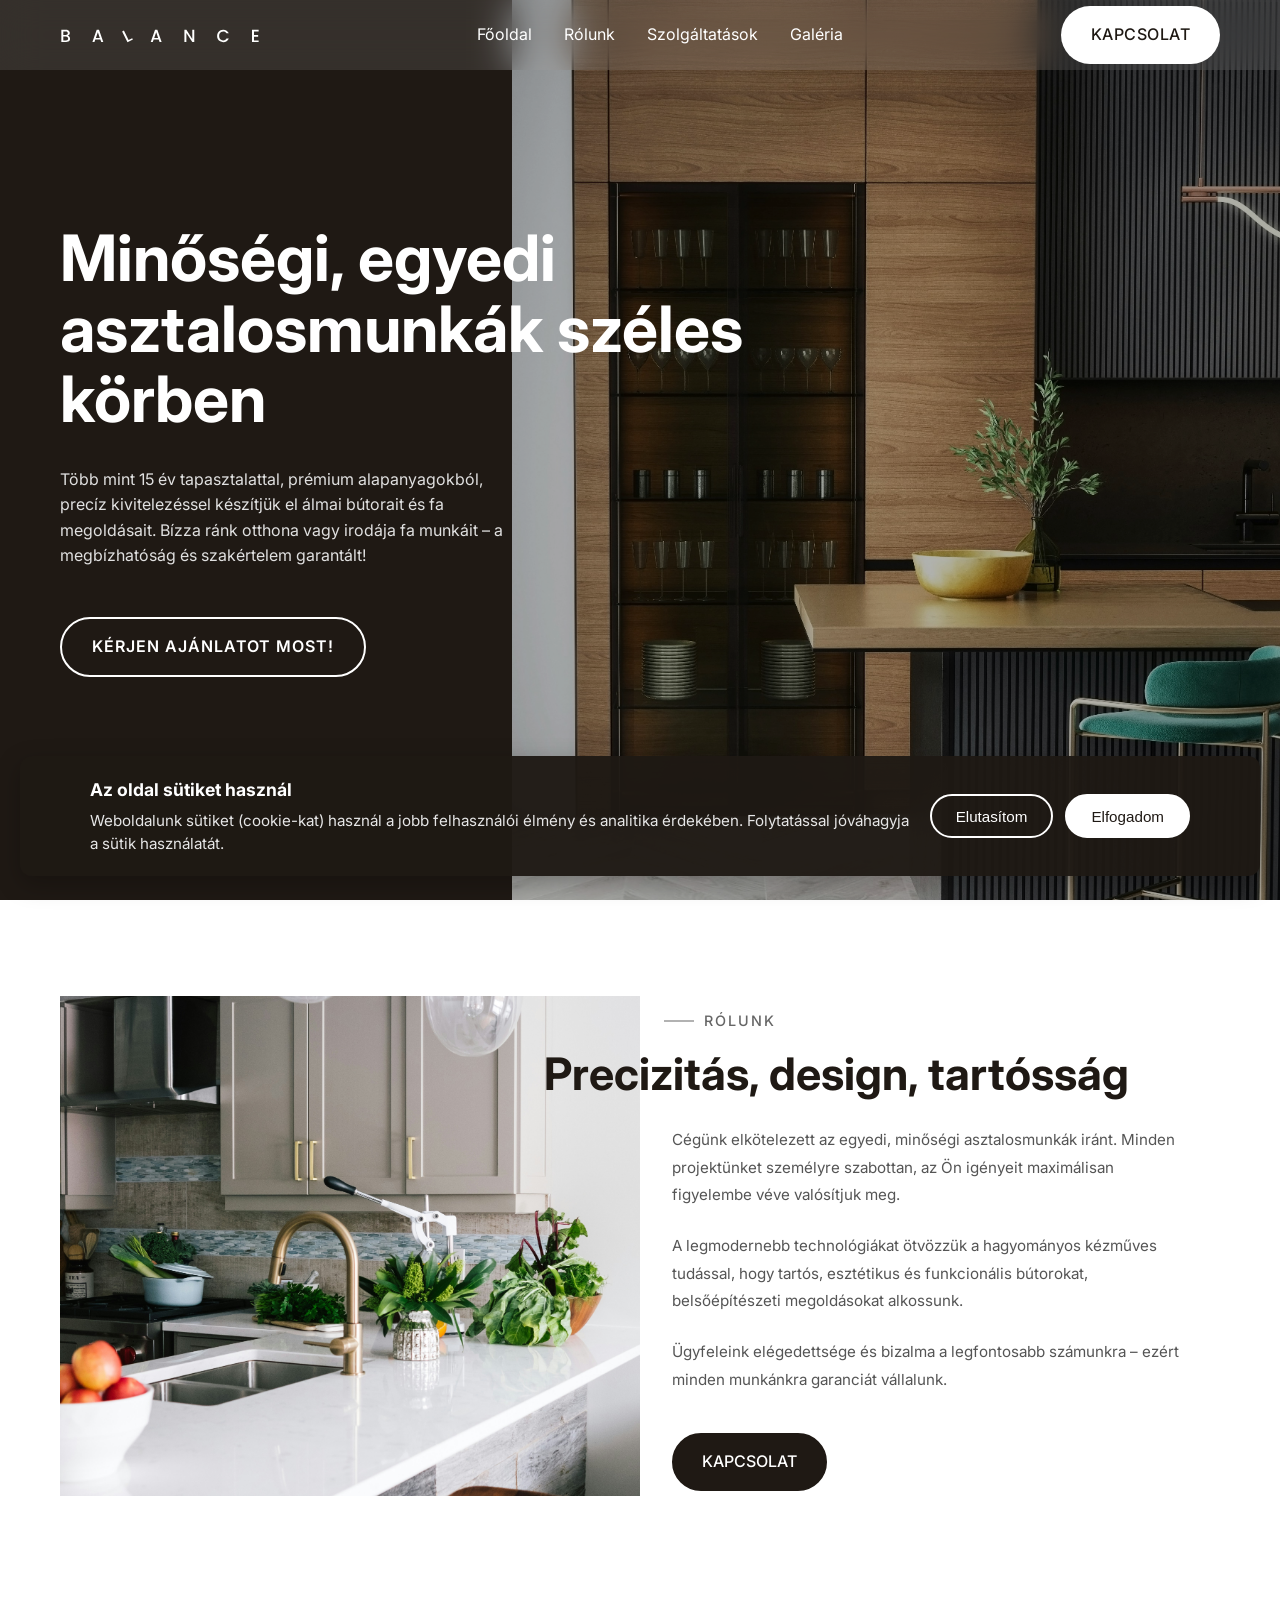
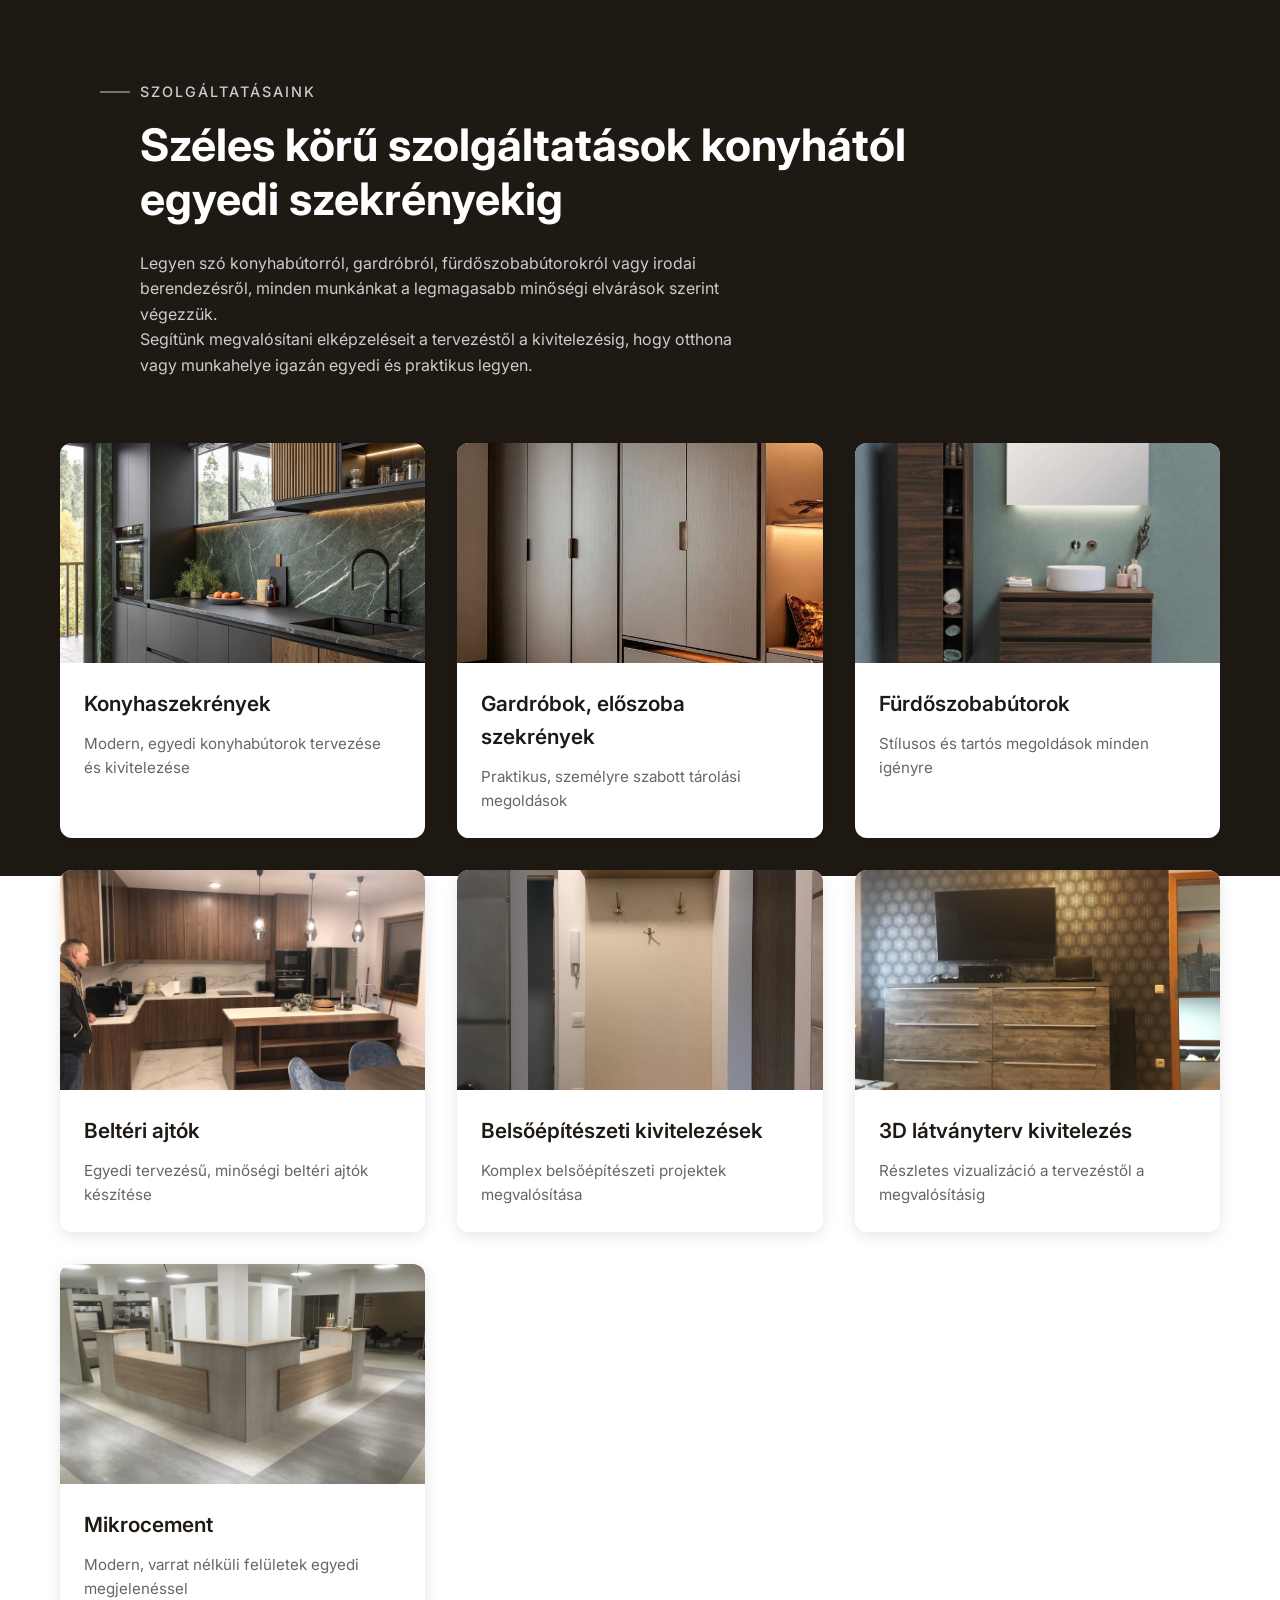
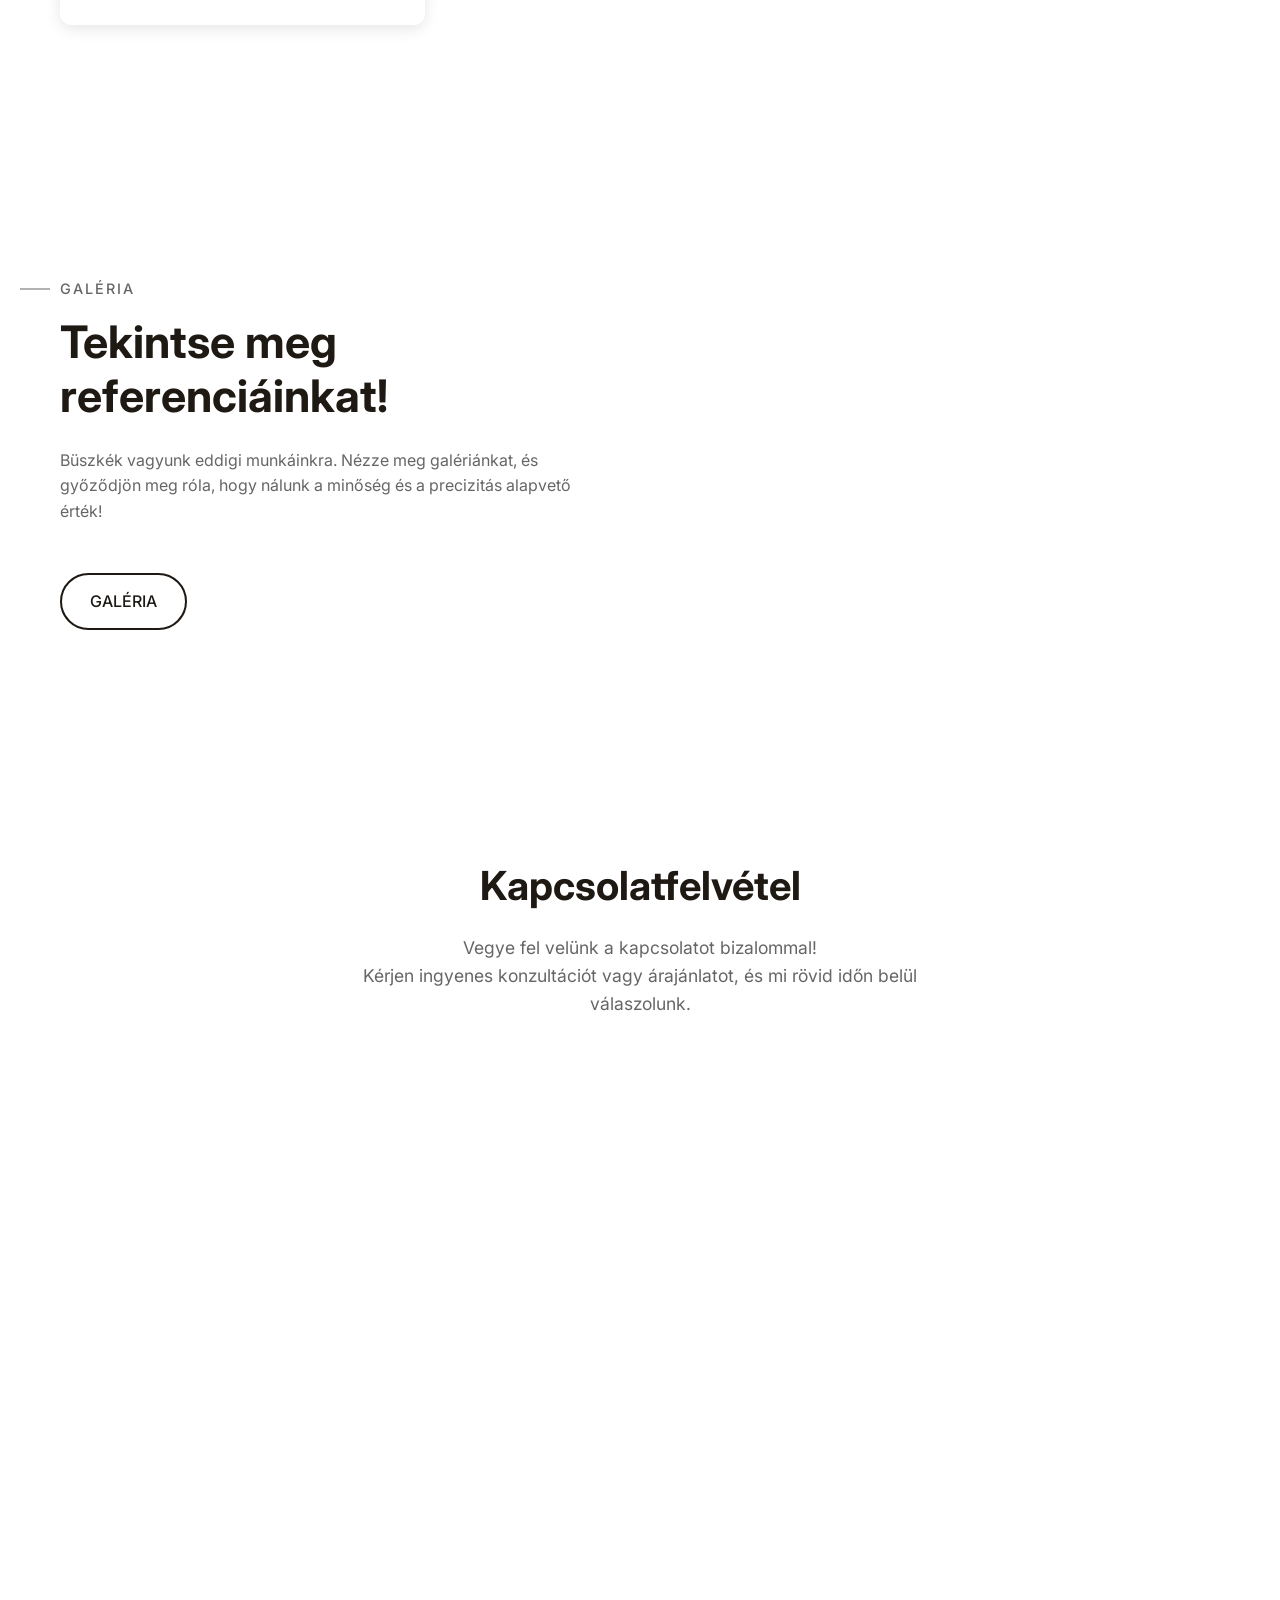
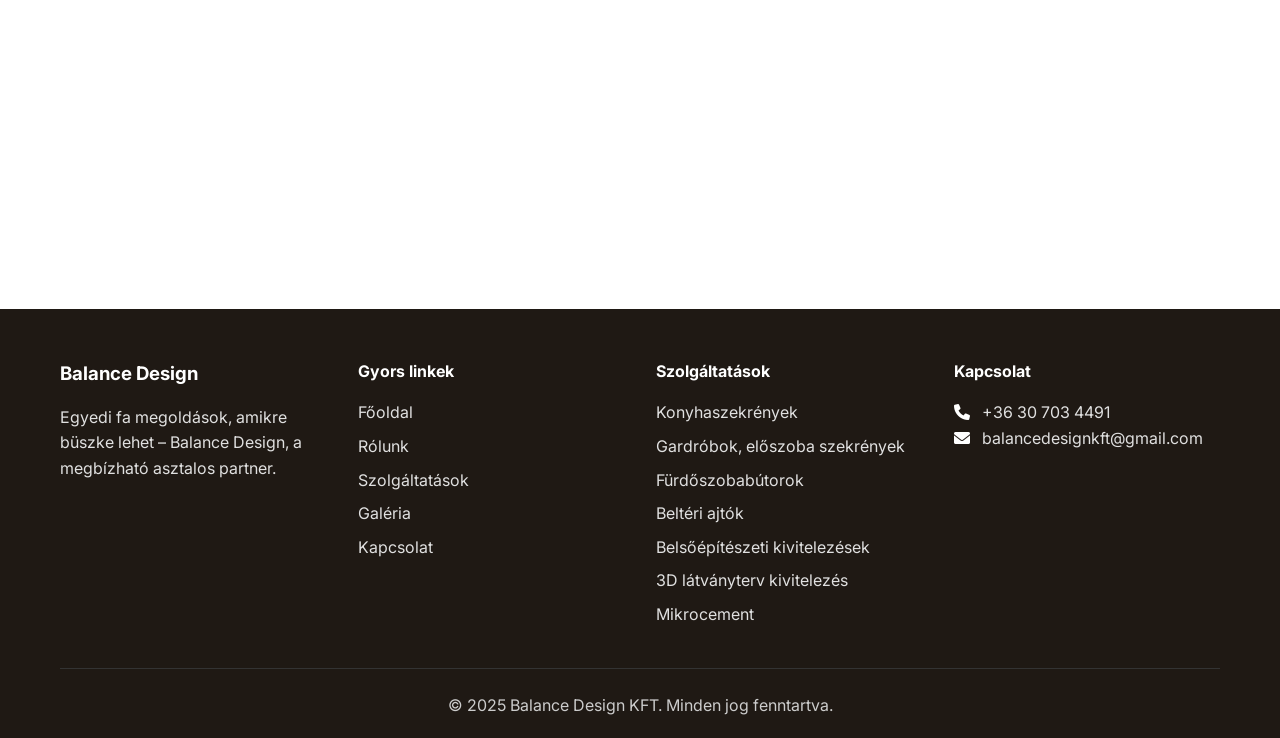
==== commit fcd67214: "services, cookies, footer and contact updated" ====
--- a/index.html
+++ b/index.html
@@ -31,8 +31,8 @@
                 <li class="nav-item">
                     <a href="#gallery" class="nav-link">Galéria</a>
                 </li>
-                <li class="nav-item">
-                    <a href="#contact" class="nav-link">Kapcsolat</a>
+                <li class="nav-item nav-item-cta mobile-only">
+                    <a href="#contact" class="nav-link nav-link-cta">Kérjen Ajánlatot</a>
                 </li>
             </ul>
             <div class="nav-cta">
@@ -256,49 +256,88 @@
                     vagy árajánlatot, és mi rövid időn belül válaszolunk.</p>
             </div>
             <div class="contact-content">
-                <div class="contact-info">
-                    <h3>Elérhetőségek</h3>
-                    <div class="contact-item">
-                        <i class="fas fa-phone"></i>
-                        <a href="tel:+36307034491" class="contact-link">+36 30 703 4491</a>
-                    </div>
-                    <div class="contact-item">
-                        <i class="fas fa-envelope"></i>
-                        <a href="mailto:balancedesignkft@gmail.com" class="contact-link">balancedesignkft@gmail.com</a>
-                    </div>
-                    <div class="contact-item">
-                        <i class="fas fa-map-marker-alt"></i>
-                        <span>8360 Keszthely, Külső-zsidi út 6.</span>
-                    </div>
-                    <div class="contact-item">
-                        <i class="fas fa-clock"></i>
-                        <span>H-P: 8:00 - 16:00</span>
-                    </div>
-                    <div class="social-links">
-                        <a href="https://www.facebook.com/Balancedesignkft" class="social-link"><i class="fab fa-facebook-f"></i></a>
-                        <a href="https://www.instagram.com/balancedesign_kft" class="social-link"><i class="fab fa-instagram"></i></a>
-                    </div>
-                </div>
-                <form class="contact-form" id="contactForm">
-                    <div class="form-group">
-                        <label for="name">Név *</label>
-                        <input type="text" id="name" name="name" required>
-                    </div>
-                    <div class="form-group">
-                        <label for="email">E-mail cím *</label>
-                        <input type="email" id="email" name="email" required>
-                    </div>
-                    <div class="form-group">
-                        <label for="phone">Telefonszám</label>
-                        <input type="tel" id="phone" name="phone">
-                    </div>
-                    <div class="form-group">
-                        <label for="message">Üzenet *</label>
-                        <textarea id="message" name="message" rows="5" required
-                            placeholder="Írja le részletesen, miben segíthetünk..."></textarea>
-                    </div>
-                    <button type="submit" class="btn btn-primary">Üzenet küldése</button>
-                </form>
+                <div class="contact-column">
+                    <div class="contact-card">
+                        <div class="contact-card-header">
+                            <i class="fas fa-phone-alt"></i>
+                            <h3>Elérhetőségek</h3>
+                        </div>
+                        <div class="contact-card-body">
+                            <div class="contact-item">
+                                <i class="fas fa-phone"></i>
+                                <div class="contact-item-content">
+                                    <span class="contact-label">Telefon</span>
+                                    <a href="tel:+36307034491" class="contact-link">+36 30 703 4491</a>
+                                </div>
+                            </div>
+                            <div class="contact-item">
+                                <i class="fas fa-envelope"></i>
+                                <div class="contact-item-content">
+                                    <span class="contact-label">E-mail</span>
+                                    <a href="mailto:balancedesignkft@gmail.com" class="contact-link">balancedesignkft@gmail.com</a>
+                                </div>
+                            </div>
+                            <div class="contact-item">
+                                <i class="fas fa-map-marker-alt"></i>
+                                <div class="contact-item-content">
+                                    <span class="contact-label">Cím</span>
+                                    <span>8360 Keszthely, Külső-zsidi út 6.</span>
+                                </div>
+                            </div>
+                            <div class="contact-item">
+                                <i class="fas fa-clock"></i>
+                                <div class="contact-item-content">
+                                    <span class="contact-label">Nyitvatartás</span>
+                                    <span>Hétfő - Péntek: 8:00 - 16:00</span>
+                                </div>
+                            </div>
+                        </div>
+                        <div class="contact-card-footer">
+                            <div class="social-links">
+                                <a href="https://www.facebook.com/Balancedesignkft" class="social-link" title="Facebook"><i class="fab fa-facebook-f"></i></a>
+                                <a href="https://www.instagram.com/balancedesign_kft" class="social-link" title="Instagram"><i class="fab fa-instagram"></i></a>
+                            </div>
+                        </div>
+                    </div>
+                </div>
+                <div class="contact-column">
+                    <div class="contact-card">
+                        <div class="contact-card-header">
+                            <i class="fas fa-building"></i>
+                            <h3>Céginformációk</h3>
+                        </div>
+                        <div class="contact-card-body">
+                            <div class="contact-item">
+                                <i class="fas fa-briefcase"></i>
+                                <div class="contact-item-content">
+                                    <span class="contact-label">Cégnév</span>
+                                    <span>Balance Design Kft.</span>
+                                </div>
+                            </div>
+                            <div class="contact-item">
+                                <i class="fas fa-map-marker-alt"></i>
+                                <div class="contact-item-content">
+                                    <span class="contact-label">Székhely</span>
+                                    <span>8315 Gyenesdiás, Meleghegyi utca 20/B</span>
+                                </div>
+                            </div>
+                            <div class="contact-item">
+                                <i class="fas fa-file-invoice"></i>
+                                <div class="contact-item-content">
+                                    <span class="contact-label">Adószám</span>
+                                    <span>32234767-2-20</span>
+                                </div>
+                            </div>
+                            <div class="contact-item">
+                                <i class="fas fa-id-card"></i>
+                                <div class="contact-item-content">
+                                    <span class="contact-label">Cégjegyzékszám</span>
+                                    <span>20 09 078665</span>
+                                </div>
+                            </div>
+                        </div>
+                    </div>
+                </div>
             </div>
         </div>
     </section>
@@ -324,10 +363,13 @@
                 <div class="footer-section">
                     <h4>Szolgáltatások</h4>
                     <ul>
-                        <li><a href="#services">Egyedi bútorok</a></li>
-                        <li><a href="#services">Konyhai megoldások</a></li>
-                        <li><a href="#services">Renoválás</a></li>
-                        <li><a href="#services">Javítási szolgáltatás</a></li>
+                        <li><a href="#services">Konyhaszekrények</a></li>
+                        <li><a href="#services">Gardróbok, előszoba szekrények</a></li>
+                        <li><a href="#services">Fürdőszobabútorok</a></li>
+                        <li><a href="#services">Beltéri ajtók</a></li>
+                        <li><a href="#services">Belsőépítészeti kivitelezések</a></li>
+                        <li><a href="#services">3D látványterv kivitelezés</a></li>
+                        <li><a href="#services">Mikrocement</a></li>
                     </ul>
                 </div>
                 <div class="footer-section">
@@ -343,19 +385,6 @@
     </footer>
 
     <script src="app.js"></script>
-    <!-- Cookie Consent Panel -->
-    <div id="cookieConsent" class="cookie-consent" role="dialog" aria-live="polite" aria-label="Cookie consent">
-        <div class="cookie-consent-inner">
-            <div class="cookie-consent-text">
-                <strong>Az oldal sütiket használ</strong>
-                <p>Weboldalunk sütiket (cookie-kat) használ a jobb felhasználói élmény és analitika érdekében. Folytatással jóváhagyja a sütik használatát.</p>
-            </div>
-            <div class="cookie-consent-actions">
-                <button id="cookieDecline" class="btn btn-secondary">Elutasítom</button>
-                <button id="cookieAccept" class="btn btn-primary">Elfogadom</button>
-            </div>
-        </div>
-    </div>
 </body>
 
 </html>
--- a/style.css
+++ b/style.css
@@ -54,22 +54,21 @@
 .nav-logo img,
 .nav-logo svg {
     display: block;
-    width: 250px; /* increased desktop default */
+    width: 200px;
     height: auto;
-    max-height: 120px;
-}
-
-/* Slightly smaller logo when navbar becomes compact (scrolled) */
-.navbar.scrolled .nav-logo img,
-.navbar.scrolled .nav-logo svg {
-    width: 200px;
     max-height: 96px;
+    transition: opacity 0.3s ease;
 }
 
 .nav-menu {
     display: flex;
     list-style: none;
     gap: 2rem;
+}
+
+/* Hide mobile-only items on desktop */
+.mobile-only {
+    display: none;
 }
 
 .nav-link {
@@ -138,15 +137,29 @@
     display: none;
     flex-direction: column;
     cursor: pointer;
+    z-index: 1001;
+    position: relative;
+    padding: 10px;
+    margin: -10px;
+    background: rgba(255, 255, 255, 0.05);
+    border-radius: 8px;
+    transition: all 0.3s ease;
+}
+
+.hamburger:hover {
+    background: rgba(255, 255, 255, 0.1);
 }
 
 .bar {
-    width: 25px;
+    width: 28px;
     height: 3px;
     background-color: #ffffff;
-    margin: 3px 0;
-    transition: all 0.3s cubic-bezier(0.25, 0.46, 0.45, 0.94);
+    margin: 4px 0;
+    transition: all 0.4s cubic-bezier(0.25, 0.46, 0.45, 0.94);
     transform-origin: center;
+    pointer-events: none;
+    border-radius: 2px;
+    box-shadow: 0 1px 3px rgba(0, 0, 0, 0.2);
 }
 
 /* Responsive: collapse nav on small screens */
@@ -166,16 +179,16 @@
 
     .nav-logo img,
     .nav-logo svg {
-        width: 140px;
-        max-height: 90px;
+        width: 180px;
+        max-height: 110px;
     }
 }
 
 @media (max-width: 480px) {
     .nav-logo img,
     .nav-logo svg {
-        width: 110px;
-        max-height: 64px;
+        width: 160px;
+        max-height: 90px;
     }
 
     .nav-container {
@@ -184,17 +197,21 @@
 }
 
 /* Hamburger active state (X animation) */
+.hamburger.active {
+    background: rgba(255, 255, 255, 0.15);
+}
+
 .hamburger.active .bar:nth-child(1) {
-    transform: translateY(9px) rotate(45deg);
+    transform: translateY(11px) rotate(45deg);
 }
 
 .hamburger.active .bar:nth-child(2) {
     opacity: 0;
-    transform: translateX(-20px);
+    transform: translateX(-30px);
 }
 
 .hamburger.active .bar:nth-child(3) {
-    transform: translateY(-9px) rotate(-45deg);
+    transform: translateY(-11px) rotate(-45deg);
 }
 
 /* Buttons */
@@ -1074,67 +1091,142 @@
 
 /* Contact Section */
 .contact {
-    padding: 80px 0;
+    padding: 100px 0;
     background-color: #ffffff;
 }
 
 .contact-content {
     display: grid;
-    grid-template-columns: 1fr 1.5fr;
-    gap: 4rem;
-    align-items: start;
-}
-
-.contact-info h3 {
-    font-size: 1.8rem;
-    color: #1f1914;
-    margin-bottom: 2rem;
-    font-weight: 600;
-}
-
-.contact-item {
+    grid-template-columns: repeat(2, 1fr);
+    gap: 3rem;
+    margin-top: 3rem;
+}
+
+.contact-column {
+    display: flex;
+}
+
+.contact-card {
+    background: linear-gradient(135deg, #ffffff 0%, #f8f8f8 100%);
+    border-radius: 25px;
+    box-shadow: 0 10px 40px rgba(0, 0, 0, 0.08);
+    overflow: hidden;
+    transition: all 0.3s ease;
+    width: 100%;
+    border: 1px solid #f0f0f0;
+}
+
+.contact-card:hover {
+    transform: translateY(-5px);
+    box-shadow: 0 15px 50px rgba(0, 0, 0, 0.12);
+}
+
+.contact-card-header {
+    background: linear-gradient(135deg, #1f1914 0%, #2a2018 100%);
+    color: #ffffff;
+    padding: 2rem 2.5rem;
     display: flex;
     align-items: center;
     gap: 1rem;
-    margin-bottom: 1.5rem;
-    padding: 1rem;
-    background-color: #f8f8f8;
+}
+
+.contact-card-header i {
+    font-size: 1.8rem;
+    opacity: 0.9;
+}
+
+.contact-card-header h3 {
+    font-size: 1.6rem;
+    margin: 0;
+    font-weight: 600;
+    letter-spacing: 0.5px;
+}
+
+.contact-card-body {
+    padding: 2.5rem;
+    display: flex;
+    flex-direction: column;
+    gap: 1.5rem;
+}
+
+.contact-item {
+    display: flex;
+    align-items: flex-start;
+    gap: 1.2rem;
+    padding: 1.2rem;
+    background-color: #ffffff;
     border-radius: 15px;
     transition: all 0.3s ease;
+    border: 1px solid #f0f0f0;
 }
 
 .contact-item:hover {
-    background-color: #f0f0f0;
-}
-
-.contact-item i {
-    width: 20px;
+    background-color: #f8f8f8;
+    transform: translateX(5px);
+    box-shadow: 0 5px 15px rgba(0, 0, 0, 0.05);
+}
+
+.contact-item > i {
+    width: 24px;
+    height: 24px;
     color: #1f1914;
     font-size: 1.2rem;
-}
-
-.contact-item span,
-.contact-item .contact-link {
-    color: #555;
+    display: flex;
+    align-items: center;
+    justify-content: center;
+    flex-shrink: 0;
+    margin-top: 2px;
+}
+
+.contact-item-content {
+    display: flex;
+    flex-direction: column;
+    gap: 0.3rem;
+    flex: 1;
+}
+
+.contact-label {
+    font-size: 0.85rem;
+    color: #888;
+    font-weight: 600;
+    text-transform: uppercase;
+    letter-spacing: 0.5px;
+}
+
+.contact-item-content span:not(.contact-label),
+.contact-link {
+    color: #1f1914;
     font-weight: 500;
+    font-size: 1.05rem;
     text-decoration: none;
     transition: color 0.3s ease;
-}
-
-.contact-item .contact-link:hover {
+    line-height: 1.5;
+}
+
+.contact-link {
     color: #1f1914;
 }
 
+.contact-link:hover {
+    color: #555;
+}
+
+.contact-card-footer {
+    padding: 1.5rem 2.5rem;
+    background-color: #f8f8f8;
+    border-top: 1px solid #e8e8e8;
+}
+
 .social-links {
     display: flex;
     gap: 1rem;
-    margin-top: 2rem;
+    justify-content: center;
 }
 
 .social-link {
-    width: 45px;
-    height: 45px;
-    background-color: #1f1914;
+    width: 50px;
+    height: 50px;
+    background: linear-gradient(135deg, #1f1914 0%, #2a2018 100%);
     color: #ffffff;
     display: flex;
     align-items: center;
@@ -1142,14 +1234,16 @@
     border-radius: 50%;
     text-decoration: none;
     transition: all 0.3s ease;
+    font-size: 1.2rem;
 }
 
 .social-link:hover {
-    background-color: #2a2018;
-    transform: translateY(-2px);
-}
-
-/* Contact Form */
+    background: linear-gradient(135deg, #2a2018 0%, #3a3028 100%);
+    transform: translateY(-3px) scale(1.05);
+    box-shadow: 0 8px 20px rgba(0, 0, 0, 0.2);
+}
+
+/* Form Group Styles */
 .contact-form {
     background-color: #f8f8f8;
     padding: 2.5rem;
@@ -1264,13 +1358,22 @@
     .nav-menu {
         position: fixed;
         left: -100%;
-        top: 70px;
+        top: 0;
         flex-direction: column;
-        background-color: rgba(31, 25, 20, 0.98);
+        background: linear-gradient(135deg, rgba(31, 25, 20, 0.98) 0%, rgba(41, 33, 27, 0.98) 100%);
+        backdrop-filter: blur(20px);
+        -webkit-backdrop-filter: blur(20px);
         width: 100%;
+        height: 100vh;
         text-align: center;
-        transition: 0.3s;
-        padding: 2rem 0;
+        transition: left 0.4s cubic-bezier(0.25, 0.46, 0.45, 0.94);
+        padding: 0;
+        z-index: 999;
+        display: flex;
+        justify-content: center;
+        align-items: center;
+        overflow-y: auto;
+        box-shadow: -5px 0 30px rgba(0, 0, 0, 0.3);
     }
 
     .nav-menu.active {
@@ -1278,7 +1381,126 @@
     }
 
     .nav-menu li {
-        margin: 1rem 0;
+        margin: 0;
+        padding: 0;
+        width: 100%;
+        opacity: 0;
+        transform: translateX(-30px);
+        transition: all 0.3s ease;
+    }
+
+    .nav-menu.active li {
+        opacity: 1;
+        transform: translateX(0);
+    }
+
+    /* Stagger animation for menu items */
+    .nav-menu.active li:nth-child(1) {
+        transition-delay: 0.1s;
+    }
+
+    .nav-menu.active li:nth-child(2) {
+        transition-delay: 0.15s;
+    }
+
+    .nav-menu.active li:nth-child(3) {
+        transition-delay: 0.2s;
+    }
+
+    .nav-menu.active li:nth-child(4) {
+        transition-delay: 0.25s;
+    }
+
+    .nav-menu.active li:nth-child(5) {
+        transition-delay: 0.3s;
+    }
+
+    .nav-menu .nav-link {
+        display: block;
+        padding: 1.5rem 2rem;
+        font-size: 1.3rem;
+        font-weight: 500;
+        color: #ffffff;
+        text-decoration: none;
+        position: relative;
+        transition: all 0.3s ease;
+        letter-spacing: 1px;
+        border-bottom: 1px solid rgba(255, 255, 255, 0.1);
+    }
+
+    .nav-menu .nav-link::before {
+        content: '';
+        position: absolute;
+        left: 0;
+        top: 50%;
+        transform: translateY(-50%);
+        width: 0;
+        height: 2px;
+        background: linear-gradient(90deg, #ffffff 0%, transparent 100%);
+        transition: width 0.3s ease;
+    }
+
+    .nav-menu .nav-link:hover,
+    .nav-menu .nav-link.active {
+        color: #ffffff;
+        background-color: rgba(255, 255, 255, 0.1);
+        padding-left: 3rem;
+    }
+
+    .nav-menu .nav-link:hover::before {
+        width: 40px;
+    }
+
+    .nav-menu .nav-link::after {
+        display: none;
+    }
+
+    /* Show mobile-only items in mobile menu */
+    .mobile-only {
+        display: block !important;
+    }
+
+    /* Mobile CTA button */
+    .nav-item-cta {
+        margin-top: 2rem;
+        padding: 0 2rem;
+    }
+
+    .nav-link-cta {
+        background: linear-gradient(135deg, #ffffff 0%, #f0f0f0 100%);
+        color: #1f1914 !important;
+        border-radius: 30px;
+        font-weight: 600;
+        letter-spacing: 1.5px;
+        text-transform: uppercase;
+        font-size: 1rem !important;
+        padding: 1.2rem 2.5rem !important;
+        border: 2px solid #ffffff;
+        box-shadow: 0 4px 15px rgba(255, 255, 255, 0.3);
+        border-bottom: none !important;
+    }
+
+    .nav-link-cta:hover {
+        background: linear-gradient(135deg, #f0f0f0 0%, #e0e0e0 100%);
+        transform: translateY(-2px);
+        box-shadow: 0 6px 20px rgba(255, 255, 255, 0.4);
+        padding-left: 2.5rem !important;
+    }
+
+    .nav-link-cta::before {
+        display: none !important;
+    }
+
+    /* Mobile menu overlay effect */
+    .nav-menu::before {
+        content: '';
+        position: absolute;
+        top: 0;
+        left: 0;
+        width: 100%;
+        height: 100%;
+        background: radial-gradient(circle at top left, rgba(255, 255, 255, 0.05) 0%, transparent 50%);
+        pointer-events: none;
     }
 
     .hero-background {
@@ -1337,6 +1559,57 @@
     .contact-content {
         grid-template-columns: 1fr;
         gap: 2rem;
+    }
+
+    .contact-card {
+        margin-bottom: 1rem;
+    }
+
+    .contact-card-header {
+        padding: 1.5rem 2rem;
+        flex-direction: row;
+        text-align: left;
+    }
+
+    .contact-card-header h3 {
+        font-size: 1.4rem;
+    }
+
+    .contact-card-body {
+        padding: 2rem;
+    }
+
+    .contact-item {
+        padding: 1rem;
+        flex-direction: row;
+        align-items: flex-start;
+    }
+
+    .contact-item > i {
+        font-size: 1.1rem;
+    }
+
+    .contact-item-content {
+        flex: 1;
+    }
+
+    .contact-label {
+        font-size: 0.8rem;
+    }
+
+    .contact-item-content span:not(.contact-label),
+    .contact-link {
+        font-size: 0.95rem;
+    }
+
+    .social-links {
+        justify-content: center;
+    }
+
+    .social-link {
+        width: 45px;
+        height: 45px;
+        font-size: 1.1rem;
     }
 
     .services-header {
@@ -1479,15 +1752,28 @@
     left: 20px;
     right: 20px;
     bottom: 24px;
-    background: rgba(31,25,20,0.96);
+    background: rgba(31, 25, 20, 0.96);
     color: #fff;
-    padding: 18px 20px;
+    padding: 20px 24px;
     border-radius: 12px;
-    box-shadow: 0 8px 24px rgba(0,0,0,0.25);
+    box-shadow: 0 8px 24px rgba(0, 0, 0, 0.25);
     z-index: 11000;
     display: flex;
     justify-content: center;
     align-items: center;
+    opacity: 0;
+    transform: translateY(20px);
+    animation: slideUpFadeIn 0.4s ease forwards;
+    transition: opacity 0.3s ease, transform 0.3s ease;
+    pointer-events: auto;
+    touch-action: auto;
+}
+
+@keyframes slideUpFadeIn {
+    to {
+        opacity: 1;
+        transform: translateY(0);
+    }
 }
 
 .cookie-consent-inner {
@@ -1496,34 +1782,100 @@
     display: flex;
     justify-content: space-between;
     align-items: center;
-    gap: 16px;
+    gap: 20px;
 }
 
 .cookie-consent-text {
     flex: 1 1 auto;
 }
 
+.cookie-consent-text strong {
+    display: block;
+    font-size: 1.1rem;
+    margin-bottom: 6px;
+}
+
 .cookie-consent-text p {
-    margin-top: 6px;
+    margin: 0;
     color: #e6e6e6;
     font-size: 0.95rem;
+    line-height: 1.5;
 }
 
 .cookie-consent-actions {
     display: flex;
-    gap: 10px;
+    gap: 12px;
     flex-shrink: 0;
+    z-index: 1;
+    position: relative;
+}
+
+.cookie-consent-actions .btn {
+    padding: 10px 24px;
+    font-size: 0.95rem;
+    white-space: nowrap;
+    cursor: pointer;
+    pointer-events: auto;
+    position: relative;
+    z-index: 2;
+    touch-action: manipulation;
+    -webkit-tap-highlight-color: transparent;
+    user-select: none;
+    min-height: 44px;
+    display: inline-flex;
+    align-items: center;
+    justify-content: center;
+}
+
+.cookie-consent-actions .btn-primary {
+    background-color: #ffffff;
+    color: #1f1914;
+    border-color: #ffffff;
+}
+
+.cookie-consent-actions .btn-primary:hover {
+    background-color: #f0f0f0;
+    border-color: #f0f0f0;
+    transform: translateY(-2px);
+}
+
+.cookie-consent-actions .btn-secondary {
+    background-color: transparent;
+    color: #ffffff;
+    border-color: #ffffff;
+}
+
+.cookie-consent-actions .btn-secondary:hover {
+    background-color: rgba(255, 255, 255, 0.1);
+    border-color: #ffffff;
+    transform: translateY(-2px);
 }
 
 @media (max-width: 640px) {
+    .cookie-consent {
+        left: 15px;
+        right: 15px;
+        bottom: 15px;
+        padding: 18px 20px;
+    }
+
     .cookie-consent-inner {
         flex-direction: column;
         align-items: stretch;
         text-align: left;
+        gap: 16px;
     }
 
     .cookie-consent-actions {
         justify-content: flex-end;
-        margin-top: 8px;
-    }
-}
+        margin-top: 4px;
+    }
+
+    .cookie-consent-text strong {
+        font-size: 1rem;
+    }
+
+    .cookie-consent-text p {
+        font-size: 0.9rem;
+    }
+}
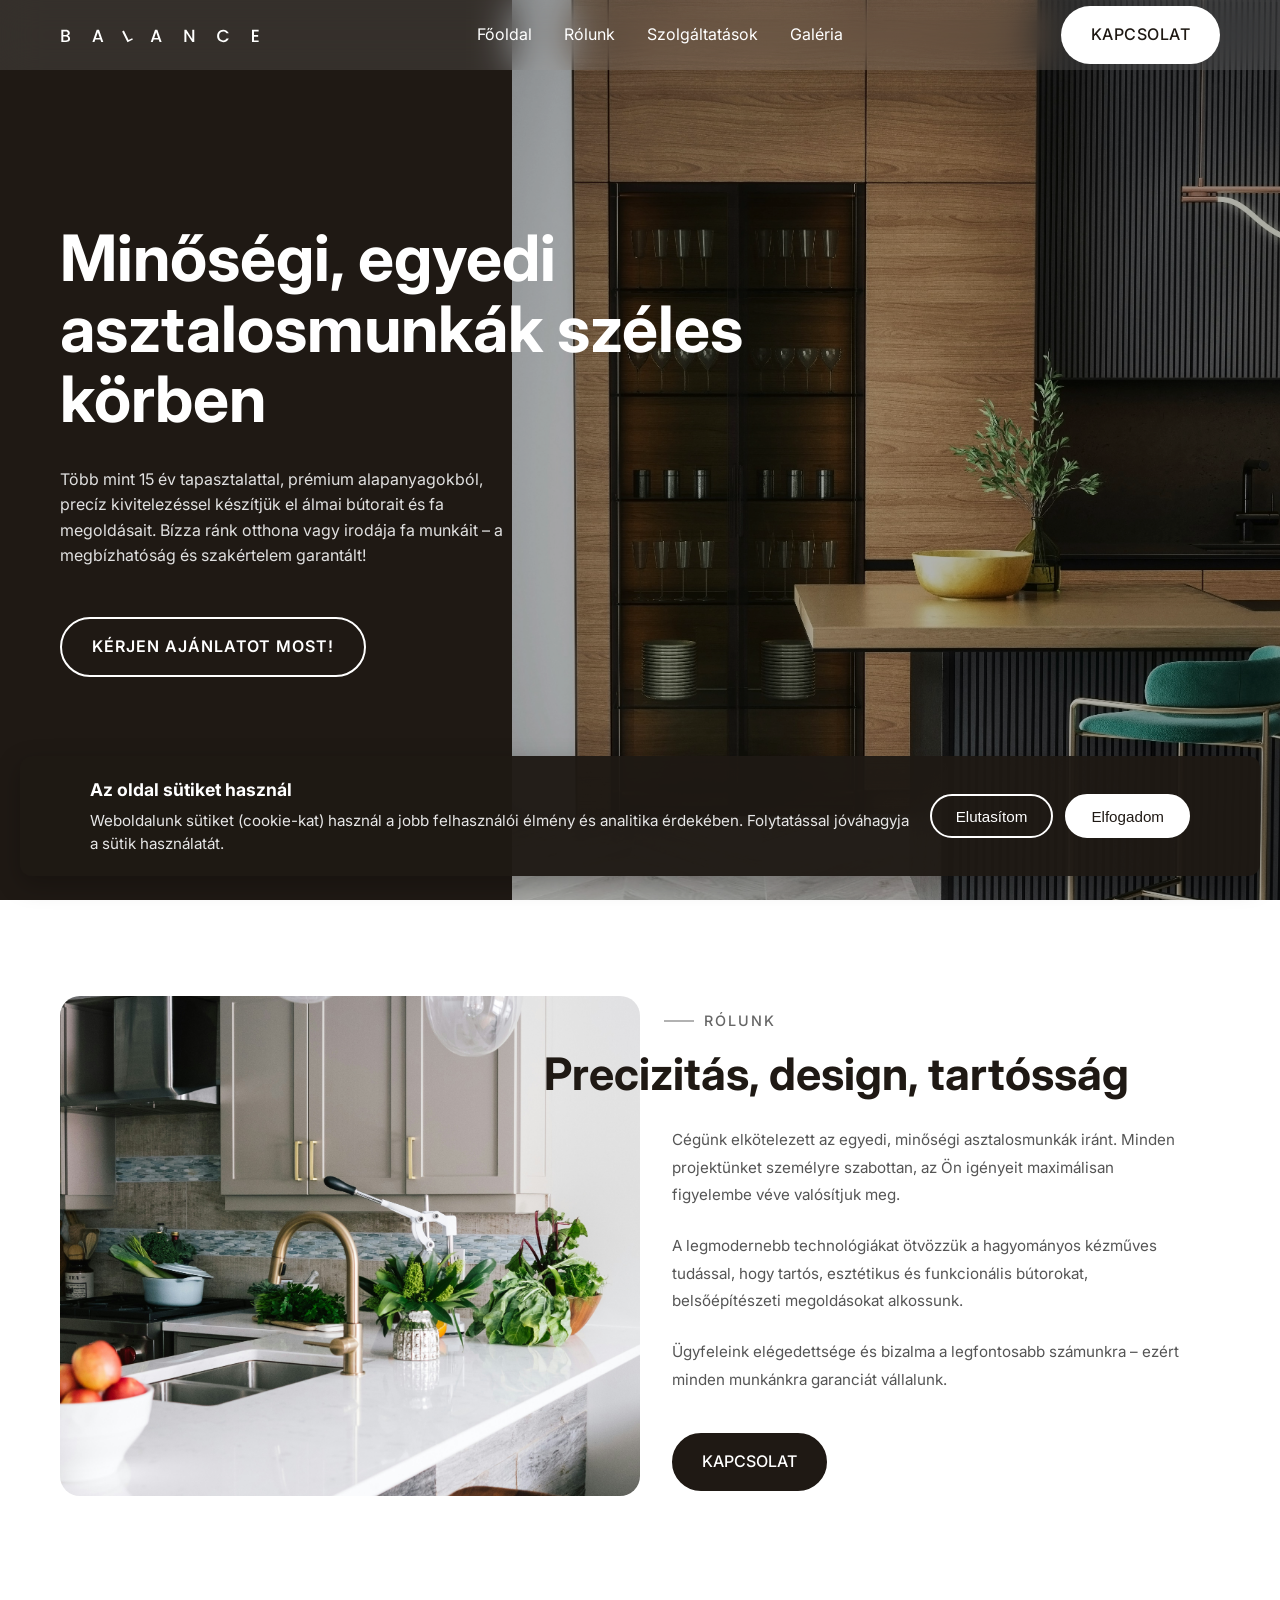
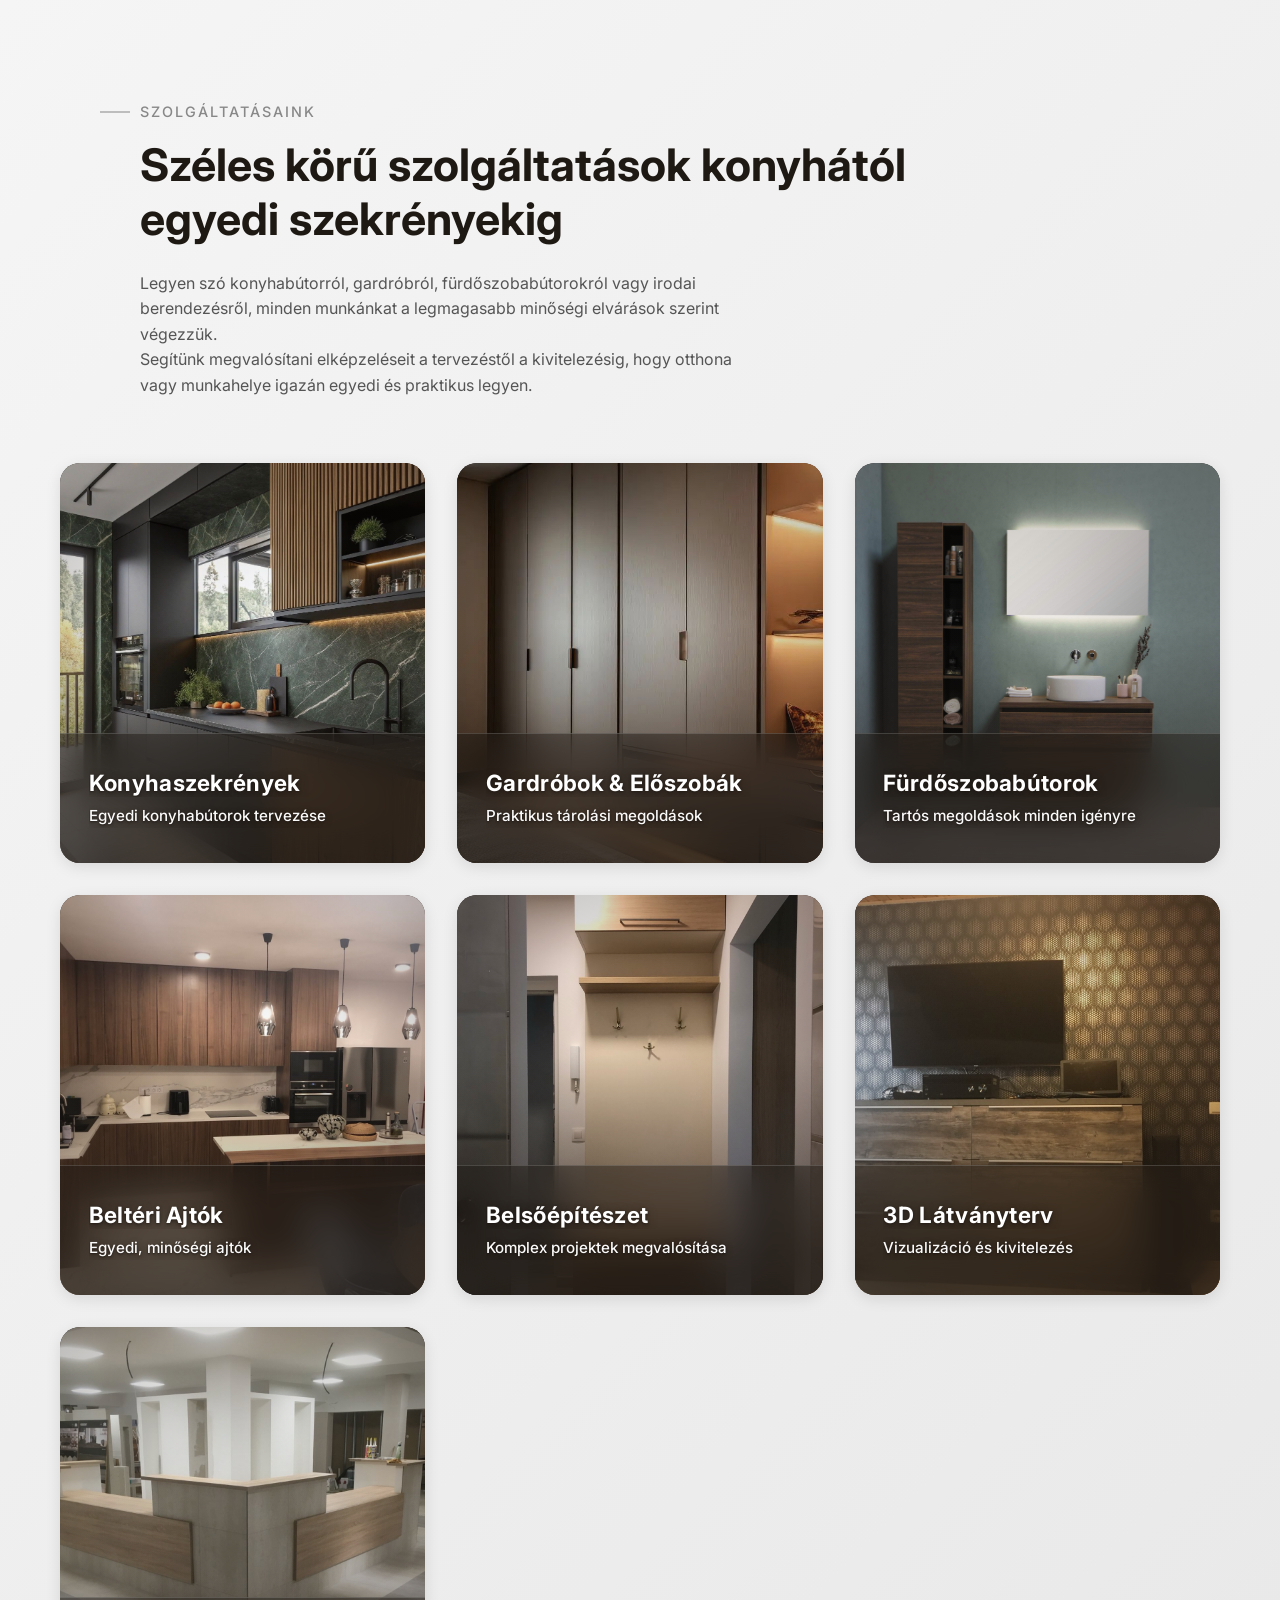
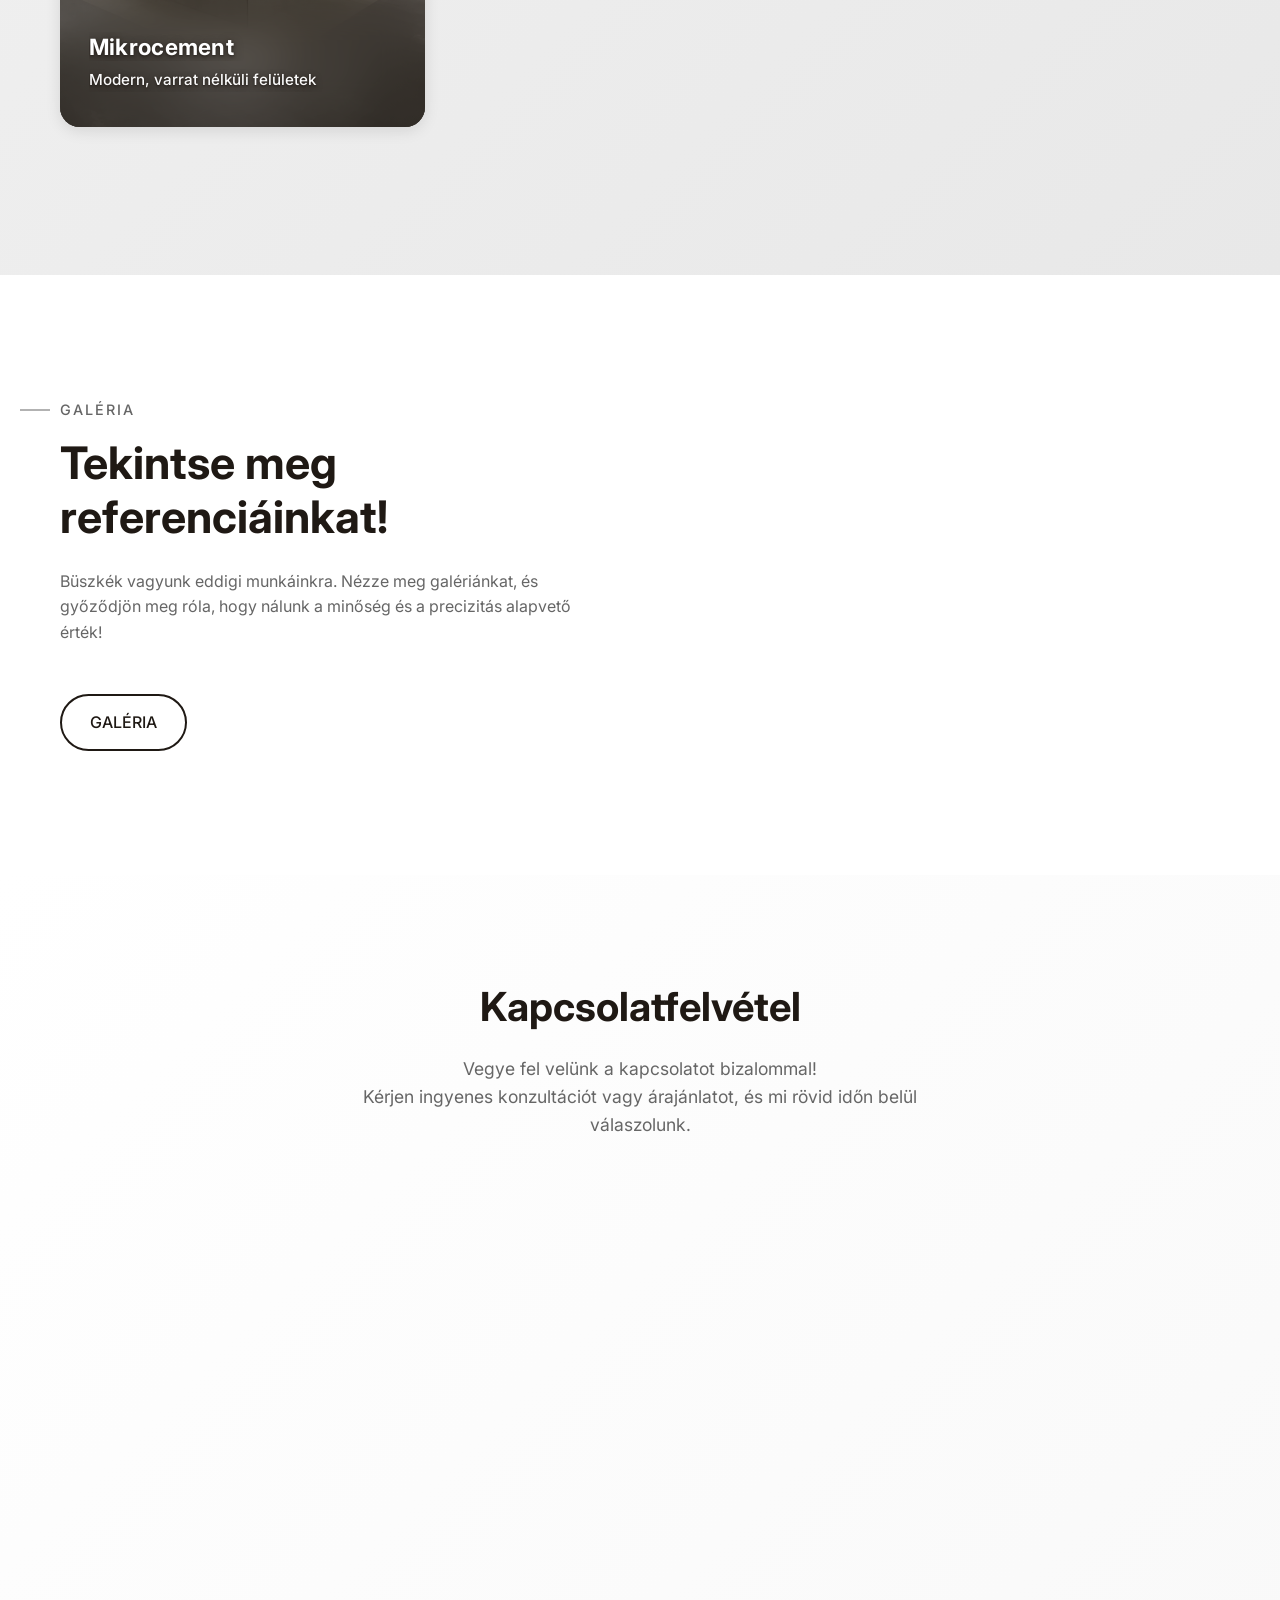
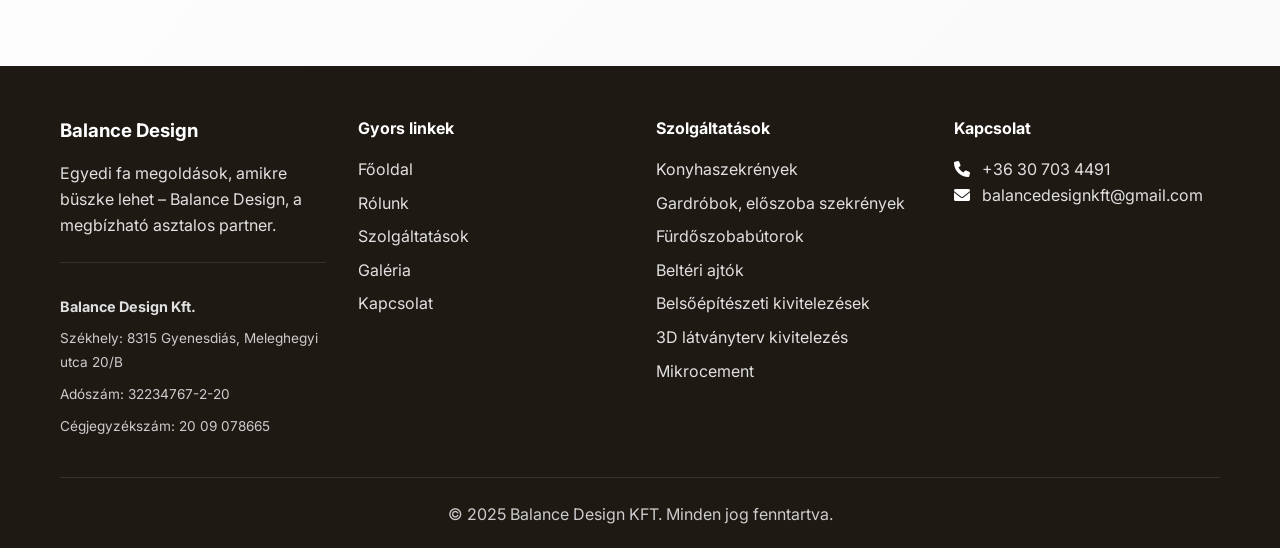
==== commit e716c202: "services cards updated" ====
--- a/index.html
+++ b/index.html
@@ -107,67 +107,67 @@
                 </p>
             </div>
             <div class="services-grid">
-                <div class="service-tile" data-service="kitchen">
+                <div id="service-kitchen" class="service-tile" data-service="kitchen">
                     <div class="service-tile-image">
                         <img src="assets/services_kitchen.jpg" alt="Konyhaszekrények" />
                     </div>
                     <div class="service-tile-content">
                         <h3>Konyhaszekrények</h3>
-                        <p>Modern, egyedi konyhabútorok tervezése és kivitelezése</p>
-                    </div>
-                </div>
-                <div class="service-tile" data-service="wardrobe">
+                        <p>Egyedi konyhabútorok tervezése</p>
+                    </div>
+                </div>
+                <div id="service-wardrobe" class="service-tile" data-service="wardrobe">
                     <div class="service-tile-image">
                         <img src="assets/services_wardrobe.jpg" alt="Gardróbok" />
                     </div>
                     <div class="service-tile-content">
-                        <h3>Gardróbok, előszoba szekrények</h3>
-                        <p>Praktikus, személyre szabott tárolási megoldások</p>
-                    </div>
-                </div>
-                <div class="service-tile" data-service="bathroom">
+                        <h3>Gardróbok & Előszobák</h3>
+                        <p>Praktikus tárolási megoldások</p>
+                    </div>
+                </div>
+                <div id="service-bathroom" class="service-tile" data-service="bathroom">
                     <div class="service-tile-image">
                         <img src="assets/services_bathroom_cabinets.jpg" alt="Fürdőszobabútorok" />
                     </div>
                     <div class="service-tile-content">
                         <h3>Fürdőszobabútorok</h3>
-                        <p>Stílusos és tartós megoldások minden igényre</p>
-                    </div>
-                </div>
-                <div class="service-tile" data-service="doors">
+                        <p>Tartós megoldások minden igényre</p>
+                    </div>
+                </div>
+                <div id="service-doors" class="service-tile" data-service="doors">
                     <div class="service-tile-image">
                         <img src="assets/unsorted/IMG_0809.jpg" alt="Beltéri ajtók" />
                     </div>
                     <div class="service-tile-content">
-                        <h3>Beltéri ajtók</h3>
-                        <p>Egyedi tervezésű, minőségi beltéri ajtók készítése</p>
-                    </div>
-                </div>
-                <div class="service-tile" data-service="interior">
+                        <h3>Beltéri Ajtók</h3>
+                        <p>Egyedi, minőségi ajtók</p>
+                    </div>
+                </div>
+                <div id="service-interior" class="service-tile" data-service="interior">
                     <div class="service-tile-image">
                         <img src="assets/unsorted/IMG_2270.jpg" alt="Belsőépítészet" />
                     </div>
                     <div class="service-tile-content">
-                        <h3>Belsőépítészeti kivitelezések</h3>
-                        <p>Komplex belsőépítészeti projektek megvalósítása</p>
-                    </div>
-                </div>
-                <div class="service-tile" data-service="3d">
+                        <h3>Belsőépítészet</h3>
+                        <p>Komplex projektek megvalósítása</p>
+                    </div>
+                </div>
+                <div id="service-3d" class="service-tile" data-service="3d">
                     <div class="service-tile-image">
                         <img src="assets/unsorted/IMG_5730.jpg" alt="3D látványterv" />
                     </div>
                     <div class="service-tile-content">
-                        <h3>3D látványterv kivitelezés</h3>
-                        <p>Részletes vizualizáció a tervezéstől a megvalósításig</p>
-                    </div>
-                </div>
-                <div class="service-tile" data-service="microcement">
+                        <h3>3D Látványterv</h3>
+                        <p>Vizualizáció és kivitelezés</p>
+                    </div>
+                </div>
+                <div id="service-microcement" class="service-tile" data-service="microcement">
                     <div class="service-tile-image">
                         <img src="assets/unsorted/IMG_7328.jpg" alt="Mikrocement" />
                     </div>
                     <div class="service-tile-content">
                         <h3>Mikrocement</h3>
-                        <p>Modern, varrat nélküli felületek egyedi megjelenéssel</p>
+                        <p>Modern, varrat nélküli felületek</p>
                     </div>
                 </div>
             </div>
@@ -256,85 +256,48 @@
                     vagy árajánlatot, és mi rövid időn belül válaszolunk.</p>
             </div>
             <div class="contact-content">
-                <div class="contact-column">
-                    <div class="contact-card">
-                        <div class="contact-card-header">
-                            <i class="fas fa-phone-alt"></i>
-                            <h3>Elérhetőségek</h3>
-                        </div>
-                        <div class="contact-card-body">
-                            <div class="contact-item">
-                                <i class="fas fa-phone"></i>
-                                <div class="contact-item-content">
-                                    <span class="contact-label">Telefon</span>
-                                    <a href="tel:+36307034491" class="contact-link">+36 30 703 4491</a>
-                                </div>
-                            </div>
-                            <div class="contact-item">
-                                <i class="fas fa-envelope"></i>
-                                <div class="contact-item-content">
-                                    <span class="contact-label">E-mail</span>
-                                    <a href="mailto:balancedesignkft@gmail.com" class="contact-link">balancedesignkft@gmail.com</a>
-                                </div>
-                            </div>
-                            <div class="contact-item">
-                                <i class="fas fa-map-marker-alt"></i>
-                                <div class="contact-item-content">
-                                    <span class="contact-label">Cím</span>
-                                    <span>8360 Keszthely, Külső-zsidi út 6.</span>
-                                </div>
-                            </div>
-                            <div class="contact-item">
-                                <i class="fas fa-clock"></i>
-                                <div class="contact-item-content">
-                                    <span class="contact-label">Nyitvatartás</span>
-                                    <span>Hétfő - Péntek: 8:00 - 16:00</span>
-                                </div>
-                            </div>
-                        </div>
-                        <div class="contact-card-footer">
-                            <div class="social-links">
-                                <a href="https://www.facebook.com/Balancedesignkft" class="social-link" title="Facebook"><i class="fab fa-facebook-f"></i></a>
-                                <a href="https://www.instagram.com/balancedesign_kft" class="social-link" title="Instagram"><i class="fab fa-instagram"></i></a>
-                            </div>
-                        </div>
-                    </div>
-                </div>
-                <div class="contact-column">
-                    <div class="contact-card">
-                        <div class="contact-card-header">
-                            <i class="fas fa-building"></i>
-                            <h3>Céginformációk</h3>
-                        </div>
-                        <div class="contact-card-body">
-                            <div class="contact-item">
-                                <i class="fas fa-briefcase"></i>
-                                <div class="contact-item-content">
-                                    <span class="contact-label">Cégnév</span>
-                                    <span>Balance Design Kft.</span>
-                                </div>
-                            </div>
-                            <div class="contact-item">
-                                <i class="fas fa-map-marker-alt"></i>
-                                <div class="contact-item-content">
-                                    <span class="contact-label">Székhely</span>
-                                    <span>8315 Gyenesdiás, Meleghegyi utca 20/B</span>
-                                </div>
-                            </div>
-                            <div class="contact-item">
-                                <i class="fas fa-file-invoice"></i>
-                                <div class="contact-item-content">
-                                    <span class="contact-label">Adószám</span>
-                                    <span>32234767-2-20</span>
-                                </div>
-                            </div>
-                            <div class="contact-item">
-                                <i class="fas fa-id-card"></i>
-                                <div class="contact-item-content">
-                                    <span class="contact-label">Cégjegyzékszám</span>
-                                    <span>20 09 078665</span>
-                                </div>
-                            </div>
+                <div class="contact-info-wrapper">
+                    <div class="contact-info-item">
+                        <div class="contact-icon">
+                            <i class="fas fa-phone"></i>
+                        </div>
+                        <div class="contact-details">
+                            <h4>Telefon</h4>
+                            <a href="tel:+36307034491" class="contact-value">+36 30 703 4491</a>
+                        </div>
+                    </div>
+                    <div class="contact-info-item">
+                        <div class="contact-icon">
+                            <i class="fas fa-envelope"></i>
+                        </div>
+                        <div class="contact-details">
+                            <h4>E-mail</h4>
+                            <a href="mailto:balancedesignkft@gmail.com" class="contact-value">balancedesignkft@gmail.com</a>
+                        </div>
+                    </div>
+                    <div class="contact-info-item">
+                        <div class="contact-icon">
+                            <i class="fas fa-map-marker-alt"></i>
+                        </div>
+                        <div class="contact-details">
+                            <h4>Cím</h4>
+                            <p class="contact-value">8360 Keszthely, Külső-zsidi út 6.</p>
+                        </div>
+                    </div>
+                    <div class="contact-info-item">
+                        <div class="contact-icon">
+                            <i class="fas fa-clock"></i>
+                        </div>
+                        <div class="contact-details">
+                            <h4>Nyitvatartás</h4>
+                            <p class="contact-value">Hétfő - Péntek: 8:00 - 16:00</p>
+                        </div>
+                    </div>
+                    <div class="contact-social">
+                        <h4>Kövessen minket</h4>
+                        <div class="social-links">
+                            <a href="https://www.facebook.com/Balancedesignkft" class="social-link" title="Facebook"><i class="fab fa-facebook-f"></i></a>
+                            <a href="https://www.instagram.com/balancedesign_kft" class="social-link" title="Instagram"><i class="fab fa-instagram"></i></a>
                         </div>
                     </div>
                 </div>
@@ -349,6 +312,12 @@
                 <div class="footer-section">
                     <h3>Balance Design</h3>
                     <p>Egyedi fa megoldások, amikre büszke lehet – Balance Design, a megbízható asztalos partner.</p>
+                    <div class="footer-company-info">
+                        <p><strong>Balance Design Kft.</strong></p>
+                        <p><small>Székhely: 8315 Gyenesdiás, Meleghegyi utca 20/B</small></p>
+                        <p><small>Adószám: 32234767-2-20</small></p>
+                        <p><small>Cégjegyzékszám: 20 09 078665</small></p>
+                    </div>
                 </div>
                 <div class="footer-section">
                     <h4>Gyors linkek</h4>
@@ -363,13 +332,13 @@
                 <div class="footer-section">
                     <h4>Szolgáltatások</h4>
                     <ul>
-                        <li><a href="#services">Konyhaszekrények</a></li>
-                        <li><a href="#services">Gardróbok, előszoba szekrények</a></li>
-                        <li><a href="#services">Fürdőszobabútorok</a></li>
-                        <li><a href="#services">Beltéri ajtók</a></li>
-                        <li><a href="#services">Belsőépítészeti kivitelezések</a></li>
-                        <li><a href="#services">3D látványterv kivitelezés</a></li>
-                        <li><a href="#services">Mikrocement</a></li>
+                        <li><a href="#service-kitchen">Konyhaszekrények</a></li>
+                        <li><a href="#service-wardrobe">Gardróbok, előszoba szekrények</a></li>
+                        <li><a href="#service-bathroom">Fürdőszobabútorok</a></li>
+                        <li><a href="#service-doors">Beltéri ajtók</a></li>
+                        <li><a href="#service-interior">Belsőépítészeti kivitelezések</a></li>
+                        <li><a href="#service-3d">3D látványterv kivitelezés</a></li>
+                        <li><a href="#service-microcement">Mikrocement</a></li>
                     </ul>
                 </div>
                 <div class="footer-section">
--- a/style.css
+++ b/style.css
@@ -3,6 +3,45 @@
     margin: 0;
     padding: 0;
     box-sizing: border-box;
+    -webkit-tap-highlight-color: transparent;
+    -webkit-touch-callout: none;
+}
+
+/* Remove tap highlight for all interactive elements */
+a,
+button,
+input,
+textarea,
+select,
+.service-tile,
+.hamburger,
+.nav-link,
+.btn,
+.social-link,
+.contact-link,
+.gallery-item,
+.service-modal-close {
+    -webkit-tap-highlight-color: transparent;
+    -webkit-touch-callout: none;
+    -webkit-user-select: none;
+    -moz-user-select: none;
+    -ms-user-select: none;
+    user-select: none;
+}
+
+/* Allow text selection for content areas */
+p,
+h1,
+h2,
+h3,
+h4,
+h5,
+h6,
+span:not(.hamburger-icon span) {
+    -webkit-user-select: text;
+    -moz-user-select: text;
+    -ms-user-select: text;
+    user-select: text;
 }
 
 body {
@@ -144,10 +183,18 @@
     background: rgba(255, 255, 255, 0.05);
     border-radius: 8px;
     transition: all 0.3s ease;
+    border: none;
+    outline: none;
+    -webkit-tap-highlight-color: transparent;
+    -webkit-touch-callout: none;
 }
 
 .hamburger:hover {
     background: rgba(255, 255, 255, 0.1);
+}
+
+.hamburger:focus {
+    outline: none;
 }
 
 .bar {
@@ -400,7 +447,7 @@
     width: 100%;
     height: 500px;
     object-fit: cover;
-    border-radius: 0;
+    border-radius: 20px;
 }
 
 .about-content {
@@ -455,10 +502,10 @@
 
 /* Services Section */
 .services {
-    padding: 80px 0;
-    position: relative;
-    background: linear-gradient(to bottom, #1f1914 50%, #ffffff 50%);
-    color: #ffffff;
+    padding: 100px 0;
+    position: relative;
+    background: linear-gradient(135deg, #f5f5f5 0%, #e8e8e8 100%);
+    color: #1f1914;
 }
 
 .services-container {
@@ -476,7 +523,7 @@
 }
 
 .services-label {
-    color: #ccc;
+    color: #888;
     font-size: 0.9rem;
     font-weight: 500;
     letter-spacing: 2px;
@@ -493,13 +540,13 @@
     transform: translateY(-50%);
     width: 30px;
     height: 1px;
-    background-color: #ccc;
+    background-color: #888;
 }
 
 .services-title {
     font-size: 2.8rem;
     font-weight: 700;
-    color: #ffffff;
+    color: #1f1914;
     line-height: 1.2;
     margin-bottom: 1.5rem;
     max-width: 800px;
@@ -507,7 +554,7 @@
 
 .services-description {
     font-size: 1rem;
-    color: #ccc;
+    color: #555;
     line-height: 1.6;
     margin-bottom: 2rem;
     max-width: 600px;
@@ -522,42 +569,38 @@
 }
 
 .service-tile {
-    background-color: #ffffff;
-    border-radius: 12px;
+    background-color: #1f1914;
+    border-radius: 20px;
     overflow: hidden;
     box-shadow: 0 4px 15px rgba(0, 0, 0, 0.1);
     transition: all 0.3s ease;
     cursor: pointer;
     position: relative;
-}
-
-.service-tile::after {
+    scroll-margin-top: 100px;
+}
+
+.service-tile:hover {
+    transform: translateY(-8px);
+    box-shadow: 0 12px 35px rgba(0, 0, 0, 0.2);
+}
+
+.service-tile-image {
+    width: 100%;
+    height: 400px;
+    overflow: hidden;
+    position: relative;
+}
+
+.service-tile-image::before {
     content: '';
     position: absolute;
-    top: 0;
+    bottom: 0;
     left: 0;
-    width: 100%;
-    height: 100%;
-    border: 3px solid transparent;
-    border-radius: 12px;
-    transition: border-color 0.3s ease;
-    pointer-events: none;
-}
-
-.service-tile:hover::after {
-    border-color: #1f1914;
-}
-
-.service-tile:hover {
-    transform: translateY(-8px);
-    box-shadow: 0 8px 25px rgba(0, 0, 0, 0.15);
-}
-
-.service-tile-image {
-    width: 100%;
-    height: 220px;
-    overflow: hidden;
-    position: relative;
+    right: 0;
+    height: 60%;
+    background: linear-gradient(to bottom, transparent 0%, rgba(31, 25, 20, 0.6) 100%);
+    z-index: 1;
+    transition: opacity 0.3s ease;
 }
 
 .service-tile-image::after {
@@ -565,50 +608,87 @@
     position: absolute;
     top: 0;
     left: 0;
-    width: 100%;
-    height: 100%;
-    background: linear-gradient(to bottom, transparent 50%, rgba(31, 25, 20, 0.7));
-    opacity: 0;
-    transition: opacity 0.3s ease;
-}
-
-.service-tile:hover .service-tile-image::after {
-    opacity: 1;
+    right: 0;
+    bottom: 0;
+    background: radial-gradient(circle at center, transparent 20%, rgba(31, 25, 20, 0.3) 100%);
+    z-index: 0;
+    pointer-events: none;
+}
+
+.service-tile:hover .service-tile-image::before {
+    background: linear-gradient(to bottom, transparent 0%, rgba(31, 25, 20, 0.75) 100%);
 }
 
 .service-tile-image img {
     width: 100%;
     height: 100%;
     object-fit: cover;
-    transition: transform 0.4s ease;
+    transition: transform 0.5s cubic-bezier(0.25, 0.46, 0.45, 0.94);
 }
 
 .service-tile:hover .service-tile-image img {
-    transform: scale(1.1);
+    transform: scale(1.08);
 }
 
 .service-tile-content {
-    padding: 1.5rem;
-    background-color: #ffffff;
+    position: absolute;
+    bottom: 0;
+    left: 0;
+    right: 0;
+    height: 130px;
+    padding: 1.5rem 1.8rem;
+    background: rgba(31, 25, 20, 0.4);
+    backdrop-filter: blur(20px);
+    -webkit-backdrop-filter: blur(20px);
+    border-top: 1px solid rgba(255, 255, 255, 0.15);
+    transition: all 0.3s ease;
+    display: flex;
+    flex-direction: column;
+    justify-content: center;
+    z-index: 2;
+}
+
+.service-tile:hover .service-tile-content {
+    background: rgba(31, 25, 20, 0.5);
+    backdrop-filter: blur(25px);
+    -webkit-backdrop-filter: blur(25px);
 }
 
 .service-tile-content h3 {
-    font-size: 1.3rem;
-    color: #1f1914;
-    margin-bottom: 0.75rem;
-    font-weight: 600;
-    transition: color 0.3s ease;
+    font-size: clamp(1.1rem, 2vw, 1.4rem);
+    color: #ffffff;
+    margin-bottom: 0.5rem;
+    font-weight: 700;
+    text-shadow: 0 2px 10px rgba(31, 25, 20, 0.6), 0 1px 3px rgba(31, 25, 20, 0.8);
+    transition: all 0.3s ease;
+    letter-spacing: 0.3px;
+    line-height: 1.3;
+    overflow: hidden;
+    text-overflow: ellipsis;
+    display: -webkit-box;
+    -webkit-line-clamp: 2;
+    line-clamp: 2;
+    -webkit-box-orient: vertical;
 }
 
 .service-tile:hover .service-tile-content h3 {
-    color: #2a2018;
+    transform: translateY(-2px);
+    text-shadow: 0 3px 15px rgba(31, 25, 20, 0.7), 0 2px 5px rgba(31, 25, 20, 0.9);
 }
 
 .service-tile-content p {
-    font-size: 0.95rem;
-    color: #666;
-    line-height: 1.6;
+    font-size: clamp(0.85rem, 1.5vw, 0.95rem);
+    color: rgba(255, 255, 255, 0.98);
+    line-height: 1.5;
     margin: 0;
+    text-shadow: 0 2px 6px rgba(31, 25, 20, 0.6), 0 1px 2px rgba(31, 25, 20, 0.8);
+    font-weight: 500;
+    overflow: hidden;
+    text-overflow: ellipsis;
+    display: -webkit-box;
+    -webkit-line-clamp: 2;
+    line-clamp: 2;
+    -webkit-box-orient: vertical;
 }
 
 /* Responsive adjustments for services grid */
@@ -619,7 +699,22 @@
     }
     
     .service-tile-image {
-        height: 180px;
+        height: 340px;
+    }
+
+    .service-tile-content {
+        height: 120px;
+        padding: 1.2rem 1.5rem;
+    }
+
+    .service-tile-content h3 {
+        font-size: clamp(1rem, 2.5vw, 1.2rem);
+        margin-bottom: 0.4rem;
+    }
+
+    .service-tile-content p {
+        font-size: clamp(0.8rem, 2vw, 0.9rem);
+        line-height: 1.4;
     }
 }
 
@@ -717,6 +812,7 @@
 
 .service-modal-body {
     padding: 3rem;
+    padding-bottom: 4rem;
     overflow-y: auto;
     max-height: 85vh;
 }
@@ -785,6 +881,8 @@
 .service-modal-actions {
     display: flex;
     gap: 1rem;
+    margin-top: 1rem;
+    padding-top: 1rem;
 }
 
 .service-modal-actions .btn {
@@ -794,22 +892,30 @@
 /* Responsive Modal */
 @media (max-width: 768px) {
     .service-modal-content {
-        width: 95%;
-        max-height: 90vh;
-        margin: 5vh auto;
+        width: 100%;
+        max-width: 100%;
+        height: 100vh;
+        max-height: 100vh;
+        margin: 0;
+        border-radius: 0;
     }
 
     .service-modal-inner {
         grid-template-columns: 1fr;
+        max-height: 100vh;
     }
 
     .service-modal-image {
-        height: 250px;
+        height: 40vh;
+        max-height: 40vh;
     }
 
     .service-modal-body {
         padding: 2rem 1.5rem;
-        max-height: calc(90vh - 250px);
+        padding-bottom: 5rem;
+        max-height: 60vh;
+        overflow-y: auto;
+        -webkit-overflow-scrolling: touch;
     }
 
     .service-modal-body h2 {
@@ -818,6 +924,7 @@
 
     .service-modal-features {
         padding: 1.5rem;
+        margin-bottom: 1.5rem;
     }
 
     .service-modal-close {
@@ -826,6 +933,11 @@
         width: 40px;
         height: 40px;
         font-size: 1.1rem;
+    }
+
+    .service-modal-actions {
+        margin-bottom: 2rem;
+        padding-bottom: 1rem;
     }
 }
 
@@ -940,6 +1052,7 @@
     overflow: hidden;
     cursor: pointer;
     transition: all 0.3s ease;
+    border-radius: 20px;
 }
 
 .gallery-item.large {
@@ -952,6 +1065,7 @@
     max-height: 260px;
     object-fit: cover;
     transition: transform 0.3s ease;
+    border-radius: 20px;
 }
 
 .gallery-item:hover {
@@ -1023,17 +1137,26 @@
 
 .gallery-modal-close {
     position: absolute;
-    top: -40px;
-    right: 0;
+    top: 20px;
+    right: 20px;
     color: white;
     font-size: 35px;
     font-weight: bold;
     cursor: pointer;
     z-index: 10001;
+    background: rgba(0, 0, 0, 0.5);
+    width: 50px;
+    height: 50px;
+    border-radius: 50%;
+    display: flex;
+    align-items: center;
+    justify-content: center;
+    transition: all 0.3s ease;
 }
 
 .gallery-modal-close:hover {
-    opacity: 0.7;
+    background: rgba(0, 0, 0, 0.8);
+    transform: rotate(90deg);
 }
 
 .gallery-nav {
@@ -1092,129 +1215,96 @@
 /* Contact Section */
 .contact {
     padding: 100px 0;
-    background-color: #ffffff;
+    background: linear-gradient(135deg, #ffffff 0%, #f9f9f9 100%);
 }
 
 .contact-content {
+    max-width: 900px;
+    margin: 4rem auto 0;
+}
+
+.contact-info-wrapper {
     display: grid;
-    grid-template-columns: repeat(2, 1fr);
-    gap: 3rem;
-    margin-top: 3rem;
-}
-
-.contact-column {
+    grid-template-columns: repeat(auto-fit, minmax(280px, 1fr));
+    gap: 3rem 2rem;
+}
+
+.contact-info-item {
     display: flex;
-}
-
-.contact-card {
-    background: linear-gradient(135deg, #ffffff 0%, #f8f8f8 100%);
-    border-radius: 25px;
-    box-shadow: 0 10px 40px rgba(0, 0, 0, 0.08);
-    overflow: hidden;
-    transition: all 0.3s ease;
-    width: 100%;
-    border: 1px solid #f0f0f0;
-}
-
-.contact-card:hover {
-    transform: translateY(-5px);
-    box-shadow: 0 15px 50px rgba(0, 0, 0, 0.12);
-}
-
-.contact-card-header {
+    gap: 1.5rem;
+    align-items: flex-start;
+    transition: transform 0.3s ease;
+}
+
+.contact-info-item:hover {
+    transform: translateX(5px);
+}
+
+.contact-icon {
+    width: 60px;
+    height: 60px;
     background: linear-gradient(135deg, #1f1914 0%, #2a2018 100%);
-    color: #ffffff;
-    padding: 2rem 2.5rem;
-    display: flex;
-    align-items: center;
-    gap: 1rem;
-}
-
-.contact-card-header i {
-    font-size: 1.8rem;
-    opacity: 0.9;
-}
-
-.contact-card-header h3 {
-    font-size: 1.6rem;
-    margin: 0;
-    font-weight: 600;
-    letter-spacing: 0.5px;
-}
-
-.contact-card-body {
-    padding: 2.5rem;
-    display: flex;
-    flex-direction: column;
-    gap: 1.5rem;
-}
-
-.contact-item {
-    display: flex;
-    align-items: flex-start;
-    gap: 1.2rem;
-    padding: 1.2rem;
-    background-color: #ffffff;
-    border-radius: 15px;
-    transition: all 0.3s ease;
-    border: 1px solid #f0f0f0;
-}
-
-.contact-item:hover {
-    background-color: #f8f8f8;
-    transform: translateX(5px);
-    box-shadow: 0 5px 15px rgba(0, 0, 0, 0.05);
-}
-
-.contact-item > i {
-    width: 24px;
-    height: 24px;
-    color: #1f1914;
-    font-size: 1.2rem;
+    border-radius: 50%;
     display: flex;
     align-items: center;
     justify-content: center;
+    color: #ffffff;
+    font-size: 1.5rem;
     flex-shrink: 0;
-    margin-top: 2px;
-}
-
-.contact-item-content {
-    display: flex;
-    flex-direction: column;
-    gap: 0.3rem;
+    box-shadow: 0 4px 15px rgba(31, 25, 20, 0.15);
+    transition: all 0.3s ease;
+}
+
+.contact-info-item:hover .contact-icon {
+    transform: scale(1.1);
+    box-shadow: 0 6px 20px rgba(31, 25, 20, 0.25);
+}
+
+.contact-details {
     flex: 1;
 }
 
-.contact-label {
+.contact-details h4 {
     font-size: 0.85rem;
     color: #888;
+    text-transform: uppercase;
+    letter-spacing: 1px;
+    margin-bottom: 0.5rem;
     font-weight: 600;
-    text-transform: uppercase;
-    letter-spacing: 0.5px;
-}
-
-.contact-item-content span:not(.contact-label),
-.contact-link {
+}
+
+.contact-value {
+    font-size: 1.1rem;
     color: #1f1914;
     font-weight: 500;
-    font-size: 1.05rem;
+    line-height: 1.6;
     text-decoration: none;
     transition: color 0.3s ease;
-    line-height: 1.5;
-}
-
-.contact-link {
-    color: #1f1914;
-}
-
-.contact-link:hover {
+}
+
+a.contact-value:hover {
     color: #555;
 }
 
-.contact-card-footer {
-    padding: 1.5rem 2.5rem;
-    background-color: #f8f8f8;
+.contact-value:not(a) {
+    display: block;
+}
+
+.contact-social {
+    grid-column: 1 / -1;
+    text-align: center;
+    padding-top: 2rem;
     border-top: 1px solid #e8e8e8;
+    margin-top: 1rem;
+}
+
+.contact-social h4 {
+    font-size: 0.9rem;
+    color: #888;
+    text-transform: uppercase;
+    letter-spacing: 1px;
+    margin-bottom: 1.5rem;
+    font-weight: 600;
 }
 
 .social-links {
@@ -1313,6 +1403,22 @@
 .footer-section p {
     color: #e0e0e0;
     line-height: 1.6;
+}
+
+.footer-company-info {
+    margin-top: 1.5rem;
+    padding-top: 1.5rem;
+    border-top: 1px solid rgba(255, 255, 255, 0.1);
+}
+
+.footer-company-info p {
+    margin: 0.5rem 0;
+    font-size: 0.9rem;
+}
+
+.footer-company-info small {
+    color: #ccc;
+    font-size: 0.85rem;
 }
 
 .footer-section ul {
@@ -1556,60 +1662,28 @@
         border-radius: 20px;
     }
 
-    .contact-content {
+    .contact-info-wrapper {
         grid-template-columns: 1fr;
-        gap: 2rem;
-    }
-
-    .contact-card {
-        margin-bottom: 1rem;
-    }
-
-    .contact-card-header {
-        padding: 1.5rem 2rem;
-        flex-direction: row;
-        text-align: left;
-    }
-
-    .contact-card-header h3 {
-        font-size: 1.4rem;
-    }
-
-    .contact-card-body {
-        padding: 2rem;
-    }
-
-    .contact-item {
-        padding: 1rem;
-        flex-direction: row;
-        align-items: flex-start;
-    }
-
-    .contact-item > i {
-        font-size: 1.1rem;
-    }
-
-    .contact-item-content {
-        flex: 1;
-    }
-
-    .contact-label {
+        gap: 2.5rem 0;
+    }
+
+    .contact-icon {
+        width: 55px;
+        height: 55px;
+        font-size: 1.3rem;
+    }
+
+    .contact-details h4 {
         font-size: 0.8rem;
     }
 
-    .contact-item-content span:not(.contact-label),
-    .contact-link {
-        font-size: 0.95rem;
-    }
-
-    .social-links {
-        justify-content: center;
-    }
-
-    .social-link {
-        width: 45px;
-        height: 45px;
-        font-size: 1.1rem;
+    .contact-value {
+        font-size: 1rem;
+    }
+
+    .contact-social {
+        margin-top: 0.5rem;
+        padding-top: 1.5rem;
     }
 
     .services-header {
@@ -1680,6 +1754,14 @@
         margin: 2.5% auto;
     }
 
+    .gallery-modal-close {
+        top: 25px;
+        right: 25px;
+        width: 45px;
+        height: 45px;
+        font-size: 30px;
+    }
+
     #galleryModalImage {
         max-height: 60%;
     }
@@ -1732,6 +1814,12 @@
 /* Smooth scrolling */
 html {
     scroll-behavior: smooth;
+    scroll-padding-top: 80px;
+}
+
+/* Scroll margin for sections to account for fixed navbar */
+section[id] {
+    scroll-margin-top: 80px;
 }
 
 /* Loading animations */
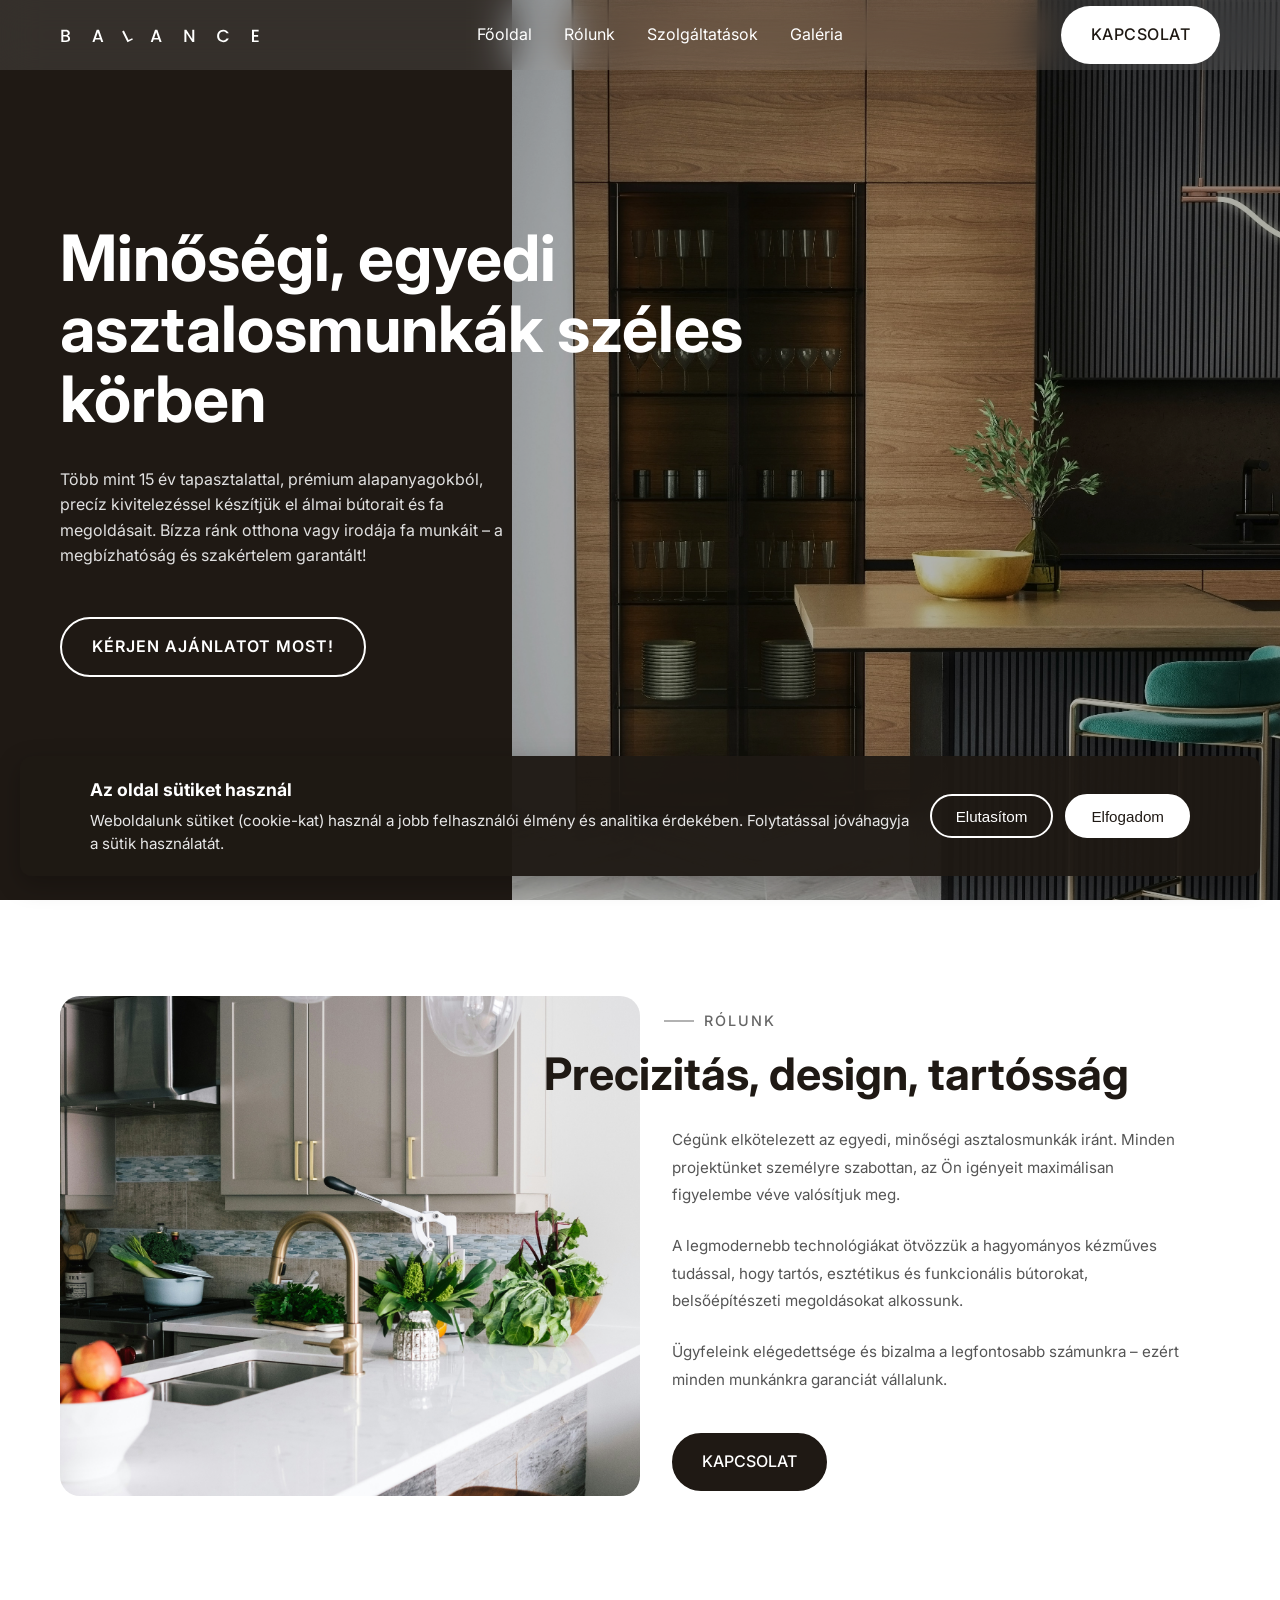
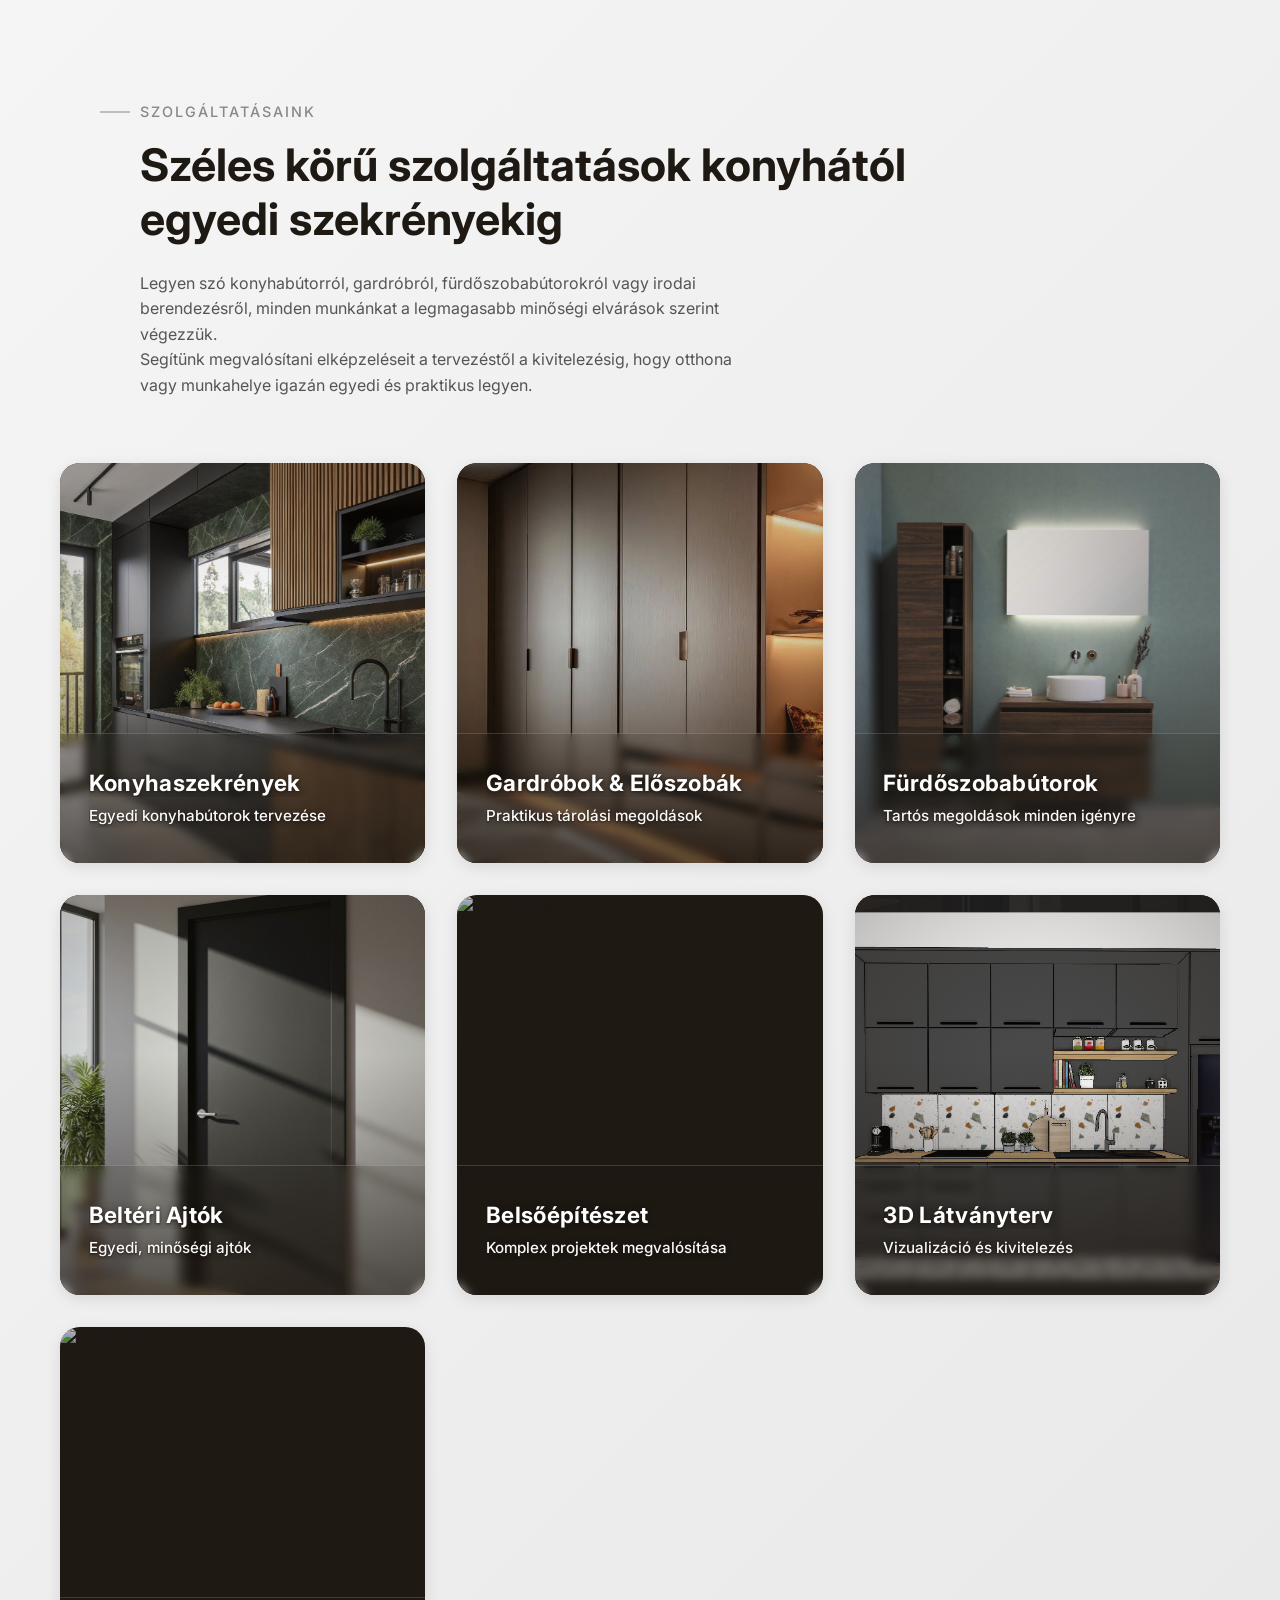
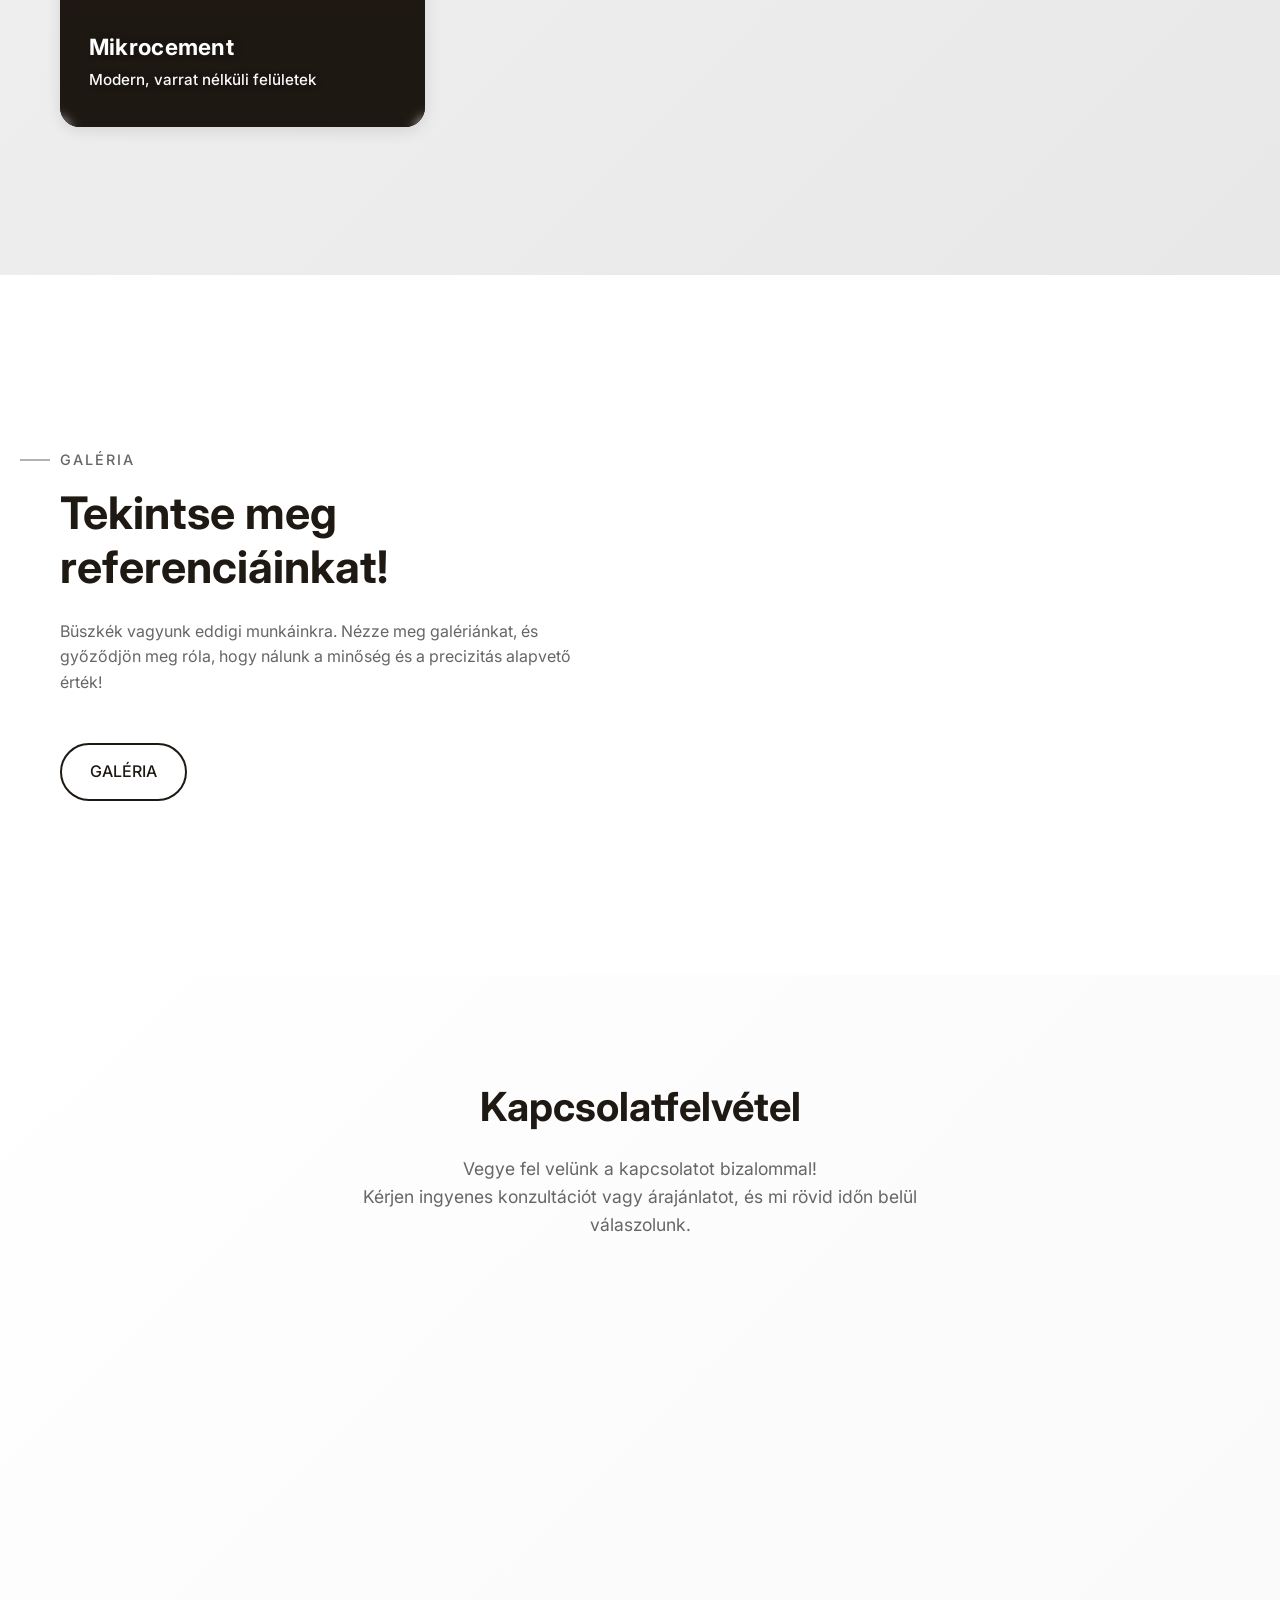
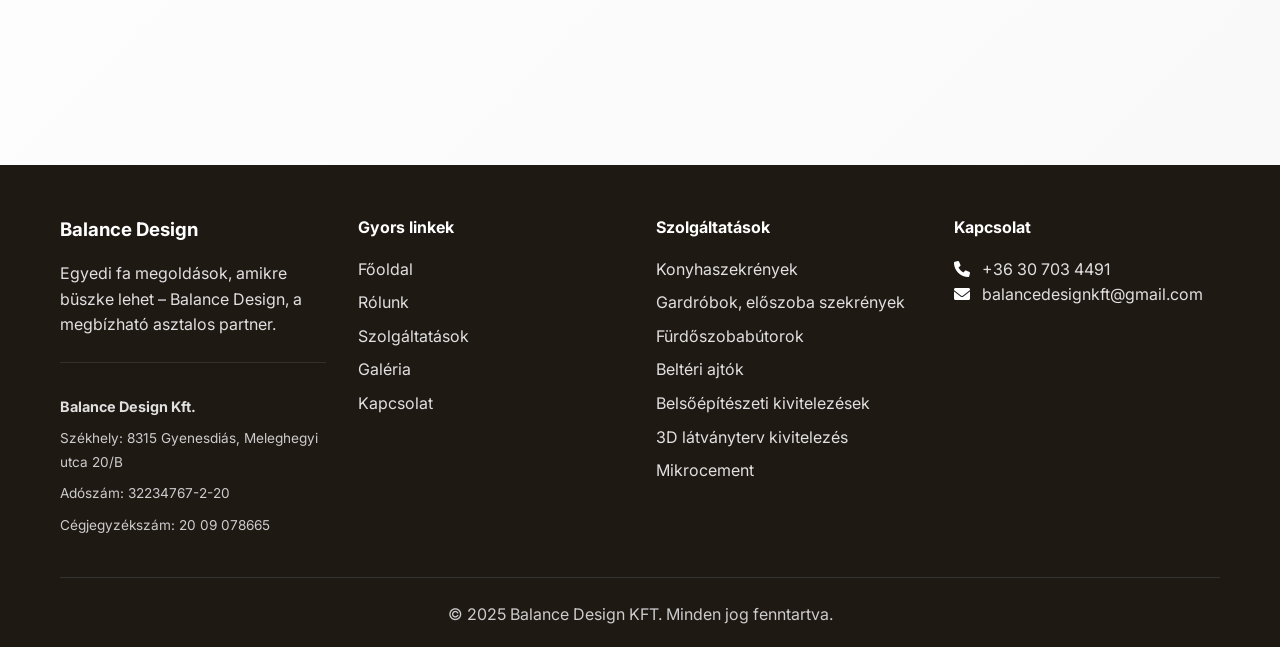
==== commit 6d2aff68: "images" ====
--- a/index.html
+++ b/index.html
@@ -136,7 +136,7 @@
                 </div>
                 <div id="service-doors" class="service-tile" data-service="doors">
                     <div class="service-tile-image">
-                        <img src="assets/unsorted/IMG_0809.jpg" alt="Beltéri ajtók" />
+                        <img src="assets/services_doors.jpg" alt="Beltéri ajtók" />
                     </div>
                     <div class="service-tile-content">
                         <h3>Beltéri Ajtók</h3>
@@ -154,7 +154,7 @@
                 </div>
                 <div id="service-3d" class="service-tile" data-service="3d">
                     <div class="service-tile-image">
-                        <img src="assets/unsorted/IMG_5730.jpg" alt="3D látványterv" />
+                        <img src="assets/3dplan.jpg" alt="3D látványterv" />
                     </div>
                     <div class="service-tile-content">
                         <h3>3D Látványterv</h3>
@@ -183,6 +183,13 @@
                 <div class="service-modal-inner">
                     <div class="service-modal-image">
                         <img id="serviceModalImg" src="" alt="" />
+                    </div>
+                    <!-- Morph container for 3D service (hidden by default) -->
+                    <div class="service-modal-morph" id="serviceModalMorph" style="display: none;">
+                        <div class="morph-wrapper">
+                            <img src="assets/morph/gallery_2 1.png" alt="3D Visualization 1" class="morph-image morph-img-1" />
+                            <img src="assets/morph/3dplan 1.png" alt="3D Visualization 2" class="morph-image morph-img-2" />
+                        </div>
                     </div>
                     <div class="service-modal-body">
                         <h2 id="serviceModalTitle"></h2>
@@ -219,14 +226,14 @@
             </div>
             <div class="gallery-images">
                 <div class="gallery-grid">
-                    <div class="gallery-item large" data-src="assets/gallery_1.jpg">
-                        <img src="assets/gallery_1.jpg" alt="Modern szürke konyha" />
-                    </div>
-                    <div class="gallery-item" data-src="assets/gallery_2.jpg">
-                        <img src="assets/gallery_2.jpg" alt="Modern fekete konyha" />
-                    </div>
-                    <div class="gallery-item" data-src="assets/gallery_3.jpg">
-                        <img src="assets/gallery_3.jpg" alt="Modern kék konyha" />
+                    <div class="gallery-item large" data-src="assets/gallery/IMG_2127.png">
+                        <img src="assets/gallery/IMG_2127.png" alt="Modern konyha egyedi megoldással" />
+                    </div>
+                    <div class="gallery-item" data-src="assets/gallery/IMG_0804.png">
+                        <img src="assets/gallery/IMG_0804.png" alt="Előszoba beépített bútor" />
+                    </div>
+                    <div class="gallery-item" data-src="assets/gallery/IMG_7328.png">
+                        <img src="assets/gallery/IMG_7328.png" alt="Mikrocement alkalmazás" />
                     </div>
                 </div>
             </div>
@@ -235,9 +242,14 @@
         <!-- Gallery Modal -->
         <div id="galleryModal" class="gallery-modal">
             <div class="gallery-modal-content">
+                <div class="gallery-modal-counter" id="galleryCounter">1 / 1</div>
                 <span class="gallery-modal-close">&times;</span>
-                <button class="gallery-nav prev" id="galleryPrev">&#10094;</button>
-                <button class="gallery-nav next" id="galleryNext">&#10095;</button>
+                <button class="gallery-nav prev" id="galleryPrev">
+                    <i class="fas fa-chevron-left"></i>
+                </button>
+                <button class="gallery-nav next" id="galleryNext">
+                    <i class="fas fa-chevron-right"></i>
+                </button>
                 <img id="galleryModalImage" src="" alt="">
                 <div class="gallery-modal-info">
                     <h3 id="galleryModalTitle"></h3>
--- a/style.css
+++ b/style.css
@@ -69,7 +69,7 @@
 }
 
 .navbar.scrolled {
-    background-color: rgba(31, 25, 20, 0.95);
+    background-color: rgba(31, 25, 20, 0.582);
     backdrop-filter: blur(10px);
 }
 
@@ -637,8 +637,8 @@
     right: 0;
     height: 130px;
     padding: 1.5rem 1.8rem;
-    background: rgba(31, 25, 20, 0.4);
-    backdrop-filter: blur(20px);
+    background: rgba(31, 25, 20, 0.09);
+    backdrop-filter: blur(5px);
     -webkit-backdrop-filter: blur(20px);
     border-top: 1px solid rgba(255, 255, 255, 0.15);
     transition: all 0.3s ease;
@@ -758,6 +758,14 @@
     transform: scale(0.8) translateY(50px);
     opacity: 0;
     transition: all 0.4s cubic-bezier(0.25, 0.46, 0.45, 0.94);
+}
+
+/* 3D modal gets larger height */
+.service-modal.modal-3d .service-modal-content {
+    max-height: 90vh;
+    height: 90vh;
+    margin: 5vh auto;
+    max-width: 1200px;
 }
 
 .service-modal.show .service-modal-content {
@@ -889,6 +897,79 @@
     flex: 1;
 }
 
+/* Morph effect for 3D service modal */
+.service-modal-morph {
+    position: relative;
+    width: 100%;
+    height: 100%;
+    overflow: hidden;
+}
+
+.morph-wrapper {
+    position: relative;
+    width: 100%;
+    height: 100%;
+}
+
+.morph-image {
+    position: absolute;
+    top: 0;
+    left: 0;
+    width: 100%;
+    height: 100%;
+    object-fit: cover;
+    transition: all 2s ease-in-out;
+}
+
+.morph-img-1 {
+    opacity: 1;
+    z-index: 2;
+    transform: scale(1);
+}
+
+.morph-img-2 {
+    opacity: 0;
+    z-index: 1;
+    transform: scale(1.05);
+}
+
+/* Morphing state - smooth fade */
+.morph-wrapper.morphing .morph-img-1 {
+    opacity: 0;
+    transform: scale(1.05);
+}
+
+.morph-wrapper.morphing .morph-img-2 {
+    opacity: 1;
+    transform: scale(1);
+    transform: scale(1);
+}
+
+/* 3D Service modal - vertical layout */
+.service-modal.modal-3d .service-modal-inner {
+    grid-template-columns: 1fr;
+    grid-template-rows: 600px 1fr;
+    height: 100%;
+}
+
+.service-modal.modal-3d .service-modal-image {
+    display: none;
+}
+
+.service-modal.modal-3d .service-modal-morph {
+    display: block !important;
+    grid-row: 1;
+    height: 600px;
+    min-height: 600px;
+}
+
+.service-modal.modal-3d .service-modal-body {
+    grid-row: 2;
+    overflow-y: auto;
+    padding: 2rem 3rem;
+    padding-bottom: 3rem;
+}
+
 /* Responsive Modal */
 @media (max-width: 768px) {
     .service-modal-content {
@@ -900,14 +981,40 @@
         border-radius: 0;
     }
 
+    .service-modal.modal-3d .service-modal-content {
+        height: 100vh;
+        max-height: 100vh;
+        margin: 0;
+    }
+
     .service-modal-inner {
         grid-template-columns: 1fr;
         max-height: 100vh;
+        height: 100vh;
     }
 
     .service-modal-image {
         height: 40vh;
         max-height: 40vh;
+    }
+
+    .service-modal.modal-3d .service-modal-inner {
+        grid-template-rows: 50vh 1fr;
+        height: 100vh;
+    }
+
+    .service-modal.modal-3d .service-modal-morph {
+        height: 50vh;
+        min-height: 50vh;
+    }
+
+    .service-modal.modal-3d .service-modal-body {
+        height: 50vh;
+        max-height: 50vh;
+        overflow-y: auto;
+        padding: 1.5rem;
+        padding-bottom: 3rem;
+        -webkit-overflow-scrolling: touch;
     }
 
     .service-modal-body {
@@ -922,6 +1029,11 @@
         font-size: 1.8rem;
     }
 
+    .service-modal.modal-3d .service-modal-body h2 {
+        font-size: 1.6rem;
+        margin-bottom: 1rem;
+    }
+
     .service-modal-features {
         padding: 1.5rem;
         margin-bottom: 1.5rem;
@@ -938,6 +1050,44 @@
     .service-modal-actions {
         margin-bottom: 2rem;
         padding-bottom: 1rem;
+    }
+}
+
+/* Extra small mobile screens */
+@media (max-width: 480px) {
+    .service-modal.modal-3d .service-modal-inner {
+        grid-template-rows: 45vh 1fr;
+    }
+
+    .service-modal.modal-3d .service-modal-morph {
+        height: 45vh;
+        min-height: 45vh;
+    }
+
+    .service-modal.modal-3d .service-modal-body {
+        height: 55vh;
+        max-height: 55vh;
+        padding: 1.2rem;
+    }
+
+    .service-modal.modal-3d .service-modal-body h2 {
+        font-size: 1.4rem;
+        margin-bottom: 0.8rem;
+    }
+
+    .service-modal-features {
+        padding: 1.2rem;
+        margin-bottom: 1rem;
+    }
+
+    .service-modal-features h3 {
+        font-size: 1.1rem;
+    }
+
+    .service-modal-features li {
+        font-size: 0.9rem;
+        padding: 0.6rem 0;
+        padding-left: 1.8rem;
     }
 }
 
@@ -1043,8 +1193,9 @@
 .gallery-grid {
     display: grid;
     grid-template-columns: 1fr 1fr;
-    grid-template-rows: auto auto;
+    grid-template-rows: 1fr 1fr;
     gap: 1rem;
+    height: 540px;
 }
 
 .gallery-item {
@@ -1053,16 +1204,17 @@
     cursor: pointer;
     transition: all 0.3s ease;
     border-radius: 20px;
+    height: 100%;
 }
 
 .gallery-item.large {
     grid-row: span 2;
+    height: 100%;
 }
 
 .gallery-item img {
     width: 100%;
     height: 100%;
-    max-height: 260px;
     object-fit: cover;
     transition: transform 0.3s ease;
     border-radius: 20px;
@@ -1092,6 +1244,24 @@
 
 .gallery-item.large:hover .gallery-caption {
     opacity: 1;
+}
+
+/* Image counter badge */
+.gallery-modal-counter {
+    position: fixed;
+    top: 30px;
+    left: 30px;
+    background: rgba(255, 255, 255, 0.1);
+    backdrop-filter: blur(20px);
+    -webkit-backdrop-filter: blur(20px);
+    color: white;
+    padding: 12px 20px;
+    border-radius: 50px;
+    font-size: 0.9rem;
+    font-weight: 400;
+    border: 1px solid rgba(255, 255, 255, 0.2);
+    z-index: 10002;
+    letter-spacing: 0.5px;
 }
 
 /* Gallery Modal */
@@ -1117,17 +1287,18 @@
 
 .gallery-modal-content {
     position: relative;
-    width: 90%;
-    max-width: 1000px;
-    height: 90%;
-    margin: 5% auto;
+    width: 100%;
+    max-width: 100%;
+    height: 100%;
+    margin: 0;
     display: flex;
     flex-direction: column;
     align-items: center;
     justify-content: center;
-    transform: scale(0.8);
+    transform: scale(0.95);
     opacity: 0;
     transition: all 0.4s ease;
+    padding: 40px 20px;
 }
 
 .gallery-modal.show .gallery-modal-content {
@@ -1136,80 +1307,119 @@
 }
 
 .gallery-modal-close {
-    position: absolute;
-    top: 20px;
-    right: 20px;
+    position: fixed;
+    top: 30px;
+    right: 30px;
     color: white;
-    font-size: 35px;
-    font-weight: bold;
+    font-size: 24px;
+    font-weight: 300;
     cursor: pointer;
-    z-index: 10001;
-    background: rgba(0, 0, 0, 0.5);
+    z-index: 10002;
+    background: rgba(255, 255, 255, 0.1);
+    backdrop-filter: blur(20px);
+    -webkit-backdrop-filter: blur(20px);
     width: 50px;
     height: 50px;
     border-radius: 50%;
     display: flex;
     align-items: center;
     justify-content: center;
-    transition: all 0.3s ease;
+    transition: all 0.3s cubic-bezier(0.4, 0, 0.2, 1);
+    border: 1px solid rgba(255, 255, 255, 0.2);
 }
 
 .gallery-modal-close:hover {
-    background: rgba(0, 0, 0, 0.8);
-    transform: rotate(90deg);
+    background: rgba(255, 255, 255, 0.2);
+    transform: rotate(90deg) scale(1.1);
+    border-color: rgba(255, 255, 255, 0.4);
 }
 
 .gallery-nav {
-    position: absolute;
+    position: fixed;
     top: 50%;
     transform: translateY(-50%);
+    background: rgba(255, 255, 255, 0.1);
+    backdrop-filter: blur(20px);
+    -webkit-backdrop-filter: blur(20px);
+    color: white;
+    border: 1px solid rgba(255, 255, 255, 0.2);
+    padding: 20px 16px;
+    font-size: 20px;
+    cursor: pointer;
+    border-radius: 12px;
+    transition: all 0.3s cubic-bezier(0.4, 0, 0.2, 1);
+    z-index: 10002;
+    font-weight: 300;
+}
+
+.gallery-nav:hover {
     background: rgba(255, 255, 255, 0.2);
-    color: white;
-    border: none;
-    padding: 20px 15px;
-    font-size: 24px;
-    cursor: pointer;
-    border-radius: 5px;
-    transition: all 0.3s ease;
-    z-index: 10001;
-}
-
-.gallery-nav:hover {
-    background: rgba(255, 255, 255, 0.4);
+    border-color: rgba(255, 255, 255, 0.4);
+    transform: translateY(-50%) translateX(0);
+}
+
+.gallery-nav.prev:hover {
+    transform: translateY(-50%) translateX(-5px);
+}
+
+.gallery-nav.next:hover {
+    transform: translateY(-50%) translateX(5px);
 }
 
 .gallery-nav.prev {
-    left: 20px;
+    left: 30px;
 }
 
 .gallery-nav.next {
-    right: 20px;
+    right: 30px;
 }
 
 #galleryModalImage {
-    max-width: 100%;
-    max-height: 70%;
+    max-width: 95vw;
+    max-height: 85vh;
+    width: auto;
+    height: auto;
     object-fit: contain;
-    border-radius: 10px;
-    box-shadow: 0 20px 40px rgba(0, 0, 0, 0.5);
+    border-radius: 8px;
+    box-shadow: 0 30px 60px rgba(0, 0, 0, 0.8);
 }
 
 .gallery-modal-info {
+    position: fixed;
+    bottom: 40px;
+    left: 50%;
+    transform: translateX(-50%);
     text-align: center;
     color: white;
-    margin-top: 20px;
-    max-width: 600px;
+    background: rgba(255, 255, 255, 0.08);
+    backdrop-filter: blur(30px);
+    -webkit-backdrop-filter: blur(30px);
+    padding: 20px 40px;
+    border-radius: 16px;
+    max-width: 700px;
+    border: 1px solid rgba(255, 255, 255, 0.15);
+    box-shadow: 0 8px 32px rgba(0, 0, 0, 0.3);
+    transition: all 0.3s ease;
+}
+
+.gallery-modal-info:hover {
+    background: rgba(255, 255, 255, 0.12);
+    border-color: rgba(255, 255, 255, 0.25);
 }
 
 .gallery-modal-info h3 {
-    font-size: 1.5rem;
-    margin-bottom: 10px;
+    font-size: 1.1rem;
+    margin-bottom: 8px;
+    font-weight: 500;
+    letter-spacing: 0.5px;
 }
 
 .gallery-modal-info p {
-    font-size: 1rem;
-    opacity: 0.8;
+    font-size: 0.9rem;
+    opacity: 0.85;
     line-height: 1.5;
+    margin: 0;
+    font-weight: 300;
 }
 
 /* Contact Section */
@@ -1737,33 +1947,70 @@
 
     .gallery-grid {
         grid-template-columns: 1fr;
+        height: auto;
+    }
+
+    .gallery-item {
+        height: 250px;
     }
 
     .gallery-item.large {
         grid-row: span 1;
+        height: 250px;
     }
 
     .gallery-nav {
-        padding: 15px 10px;
-        font-size: 20px;
+        padding: 16px 14px;
+        font-size: 18px;
+        border-radius: 10px;
+    }
+
+    .gallery-nav.prev {
+        left: 15px;
+    }
+
+    .gallery-nav.next {
+        right: 15px;
     }
 
     .gallery-modal-content {
-        width: 95%;
-        height: 95%;
-        margin: 2.5% auto;
+        padding: 20px 10px;
     }
 
     .gallery-modal-close {
-        top: 25px;
-        right: 25px;
+        top: 15px;
+        right: 15px;
         width: 45px;
         height: 45px;
-        font-size: 30px;
+        font-size: 20px;
     }
 
     #galleryModalImage {
-        max-height: 60%;
+        max-width: 90vw;
+        max-height: 75vh;
+    }
+
+    .gallery-modal-info {
+        bottom: 20px;
+        padding: 16px 24px;
+        max-width: calc(100% - 40px);
+        border-radius: 12px;
+    }
+
+    .gallery-modal-info h3 {
+        font-size: 0.95rem;
+        margin-bottom: 6px;
+    }
+
+    .gallery-modal-info p {
+        font-size: 0.8rem;
+    }
+
+    .gallery-modal-counter {
+        top: 15px;
+        left: 15px;
+        padding: 10px 16px;
+        font-size: 0.85rem;
     }
 
     .section-title {
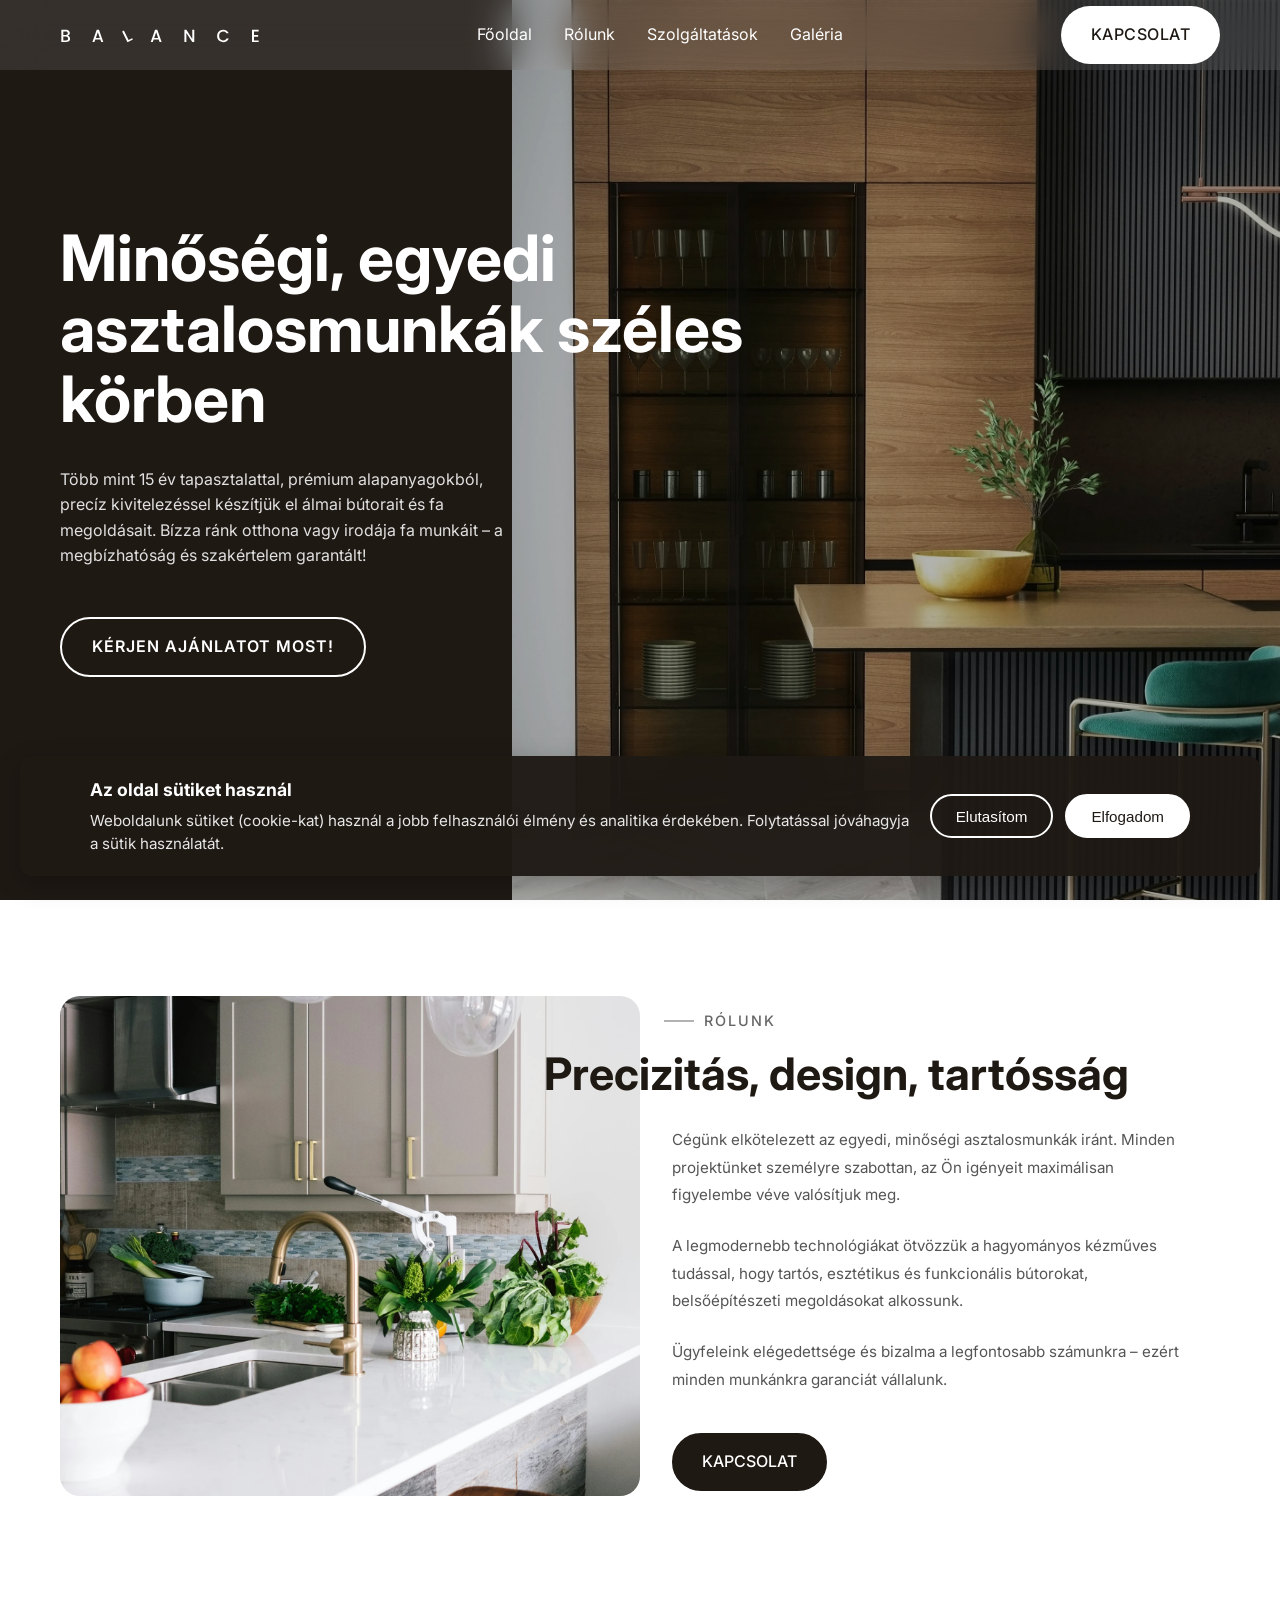
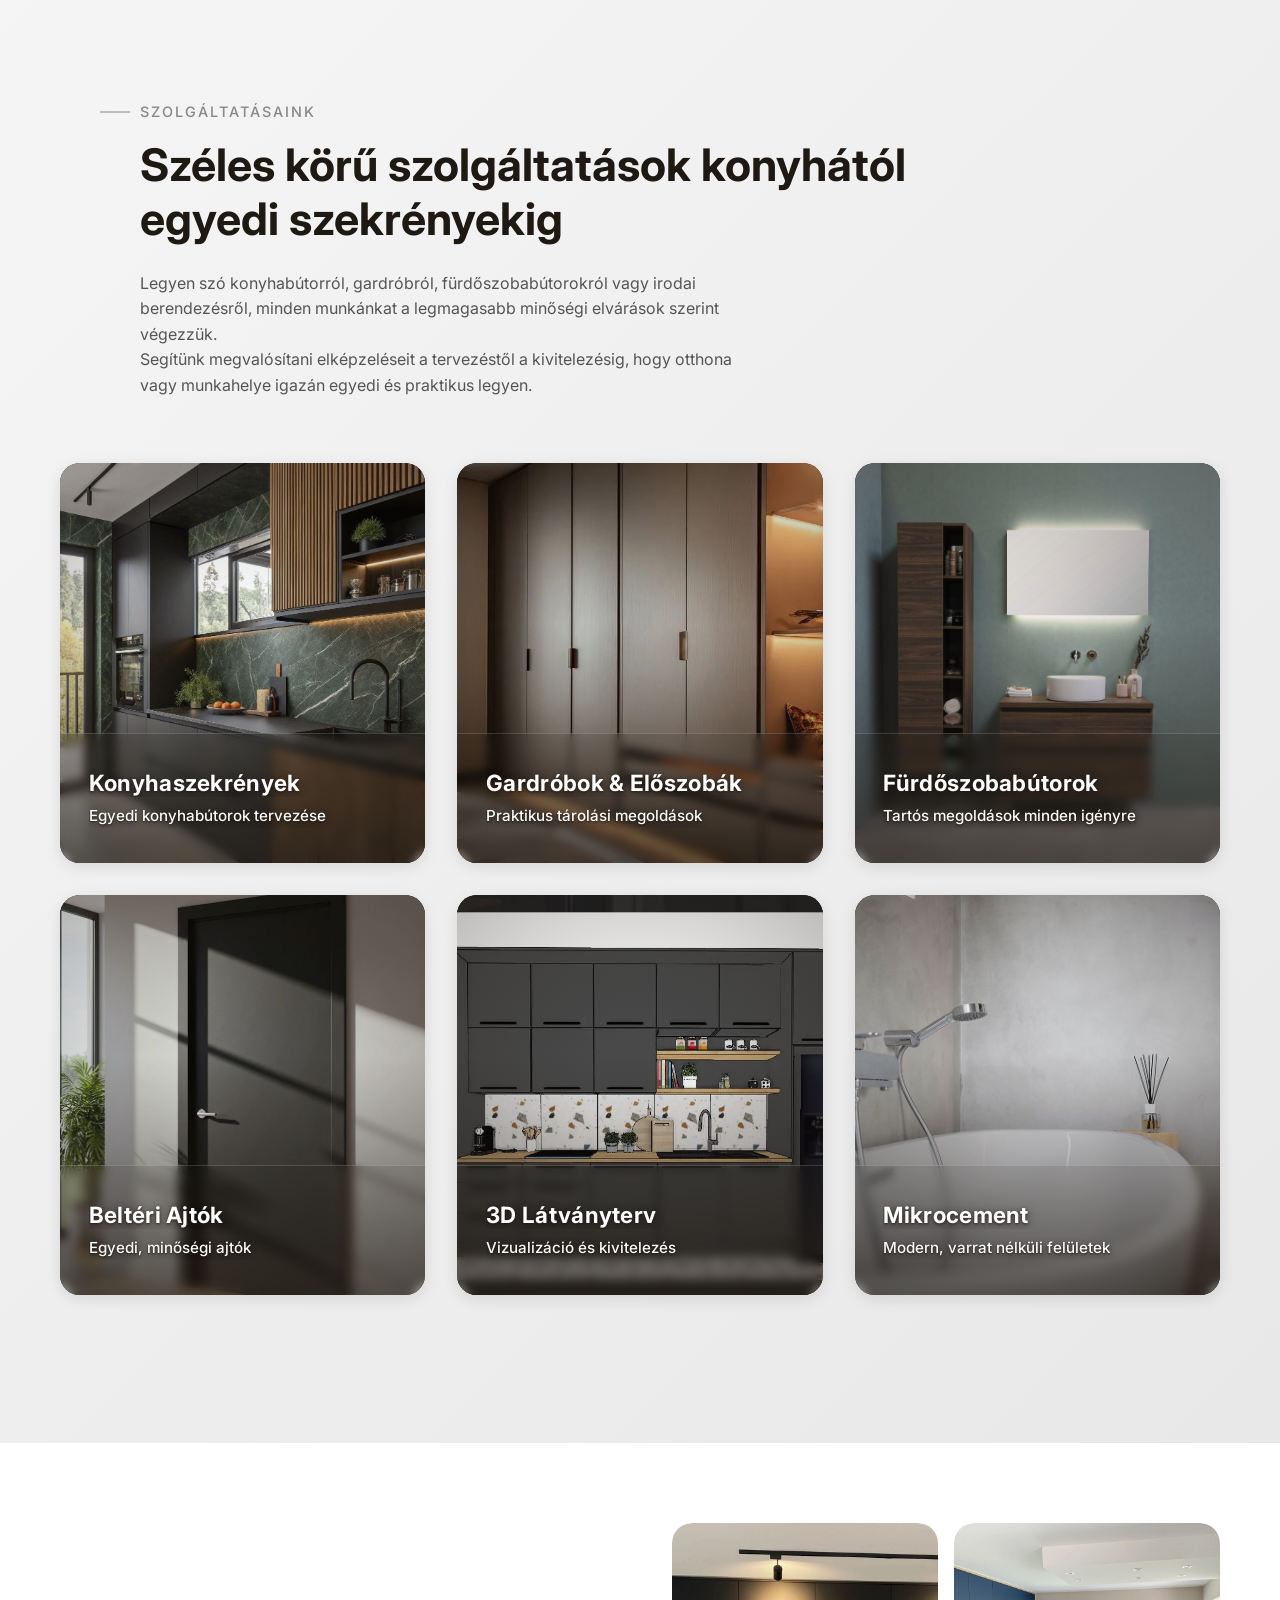
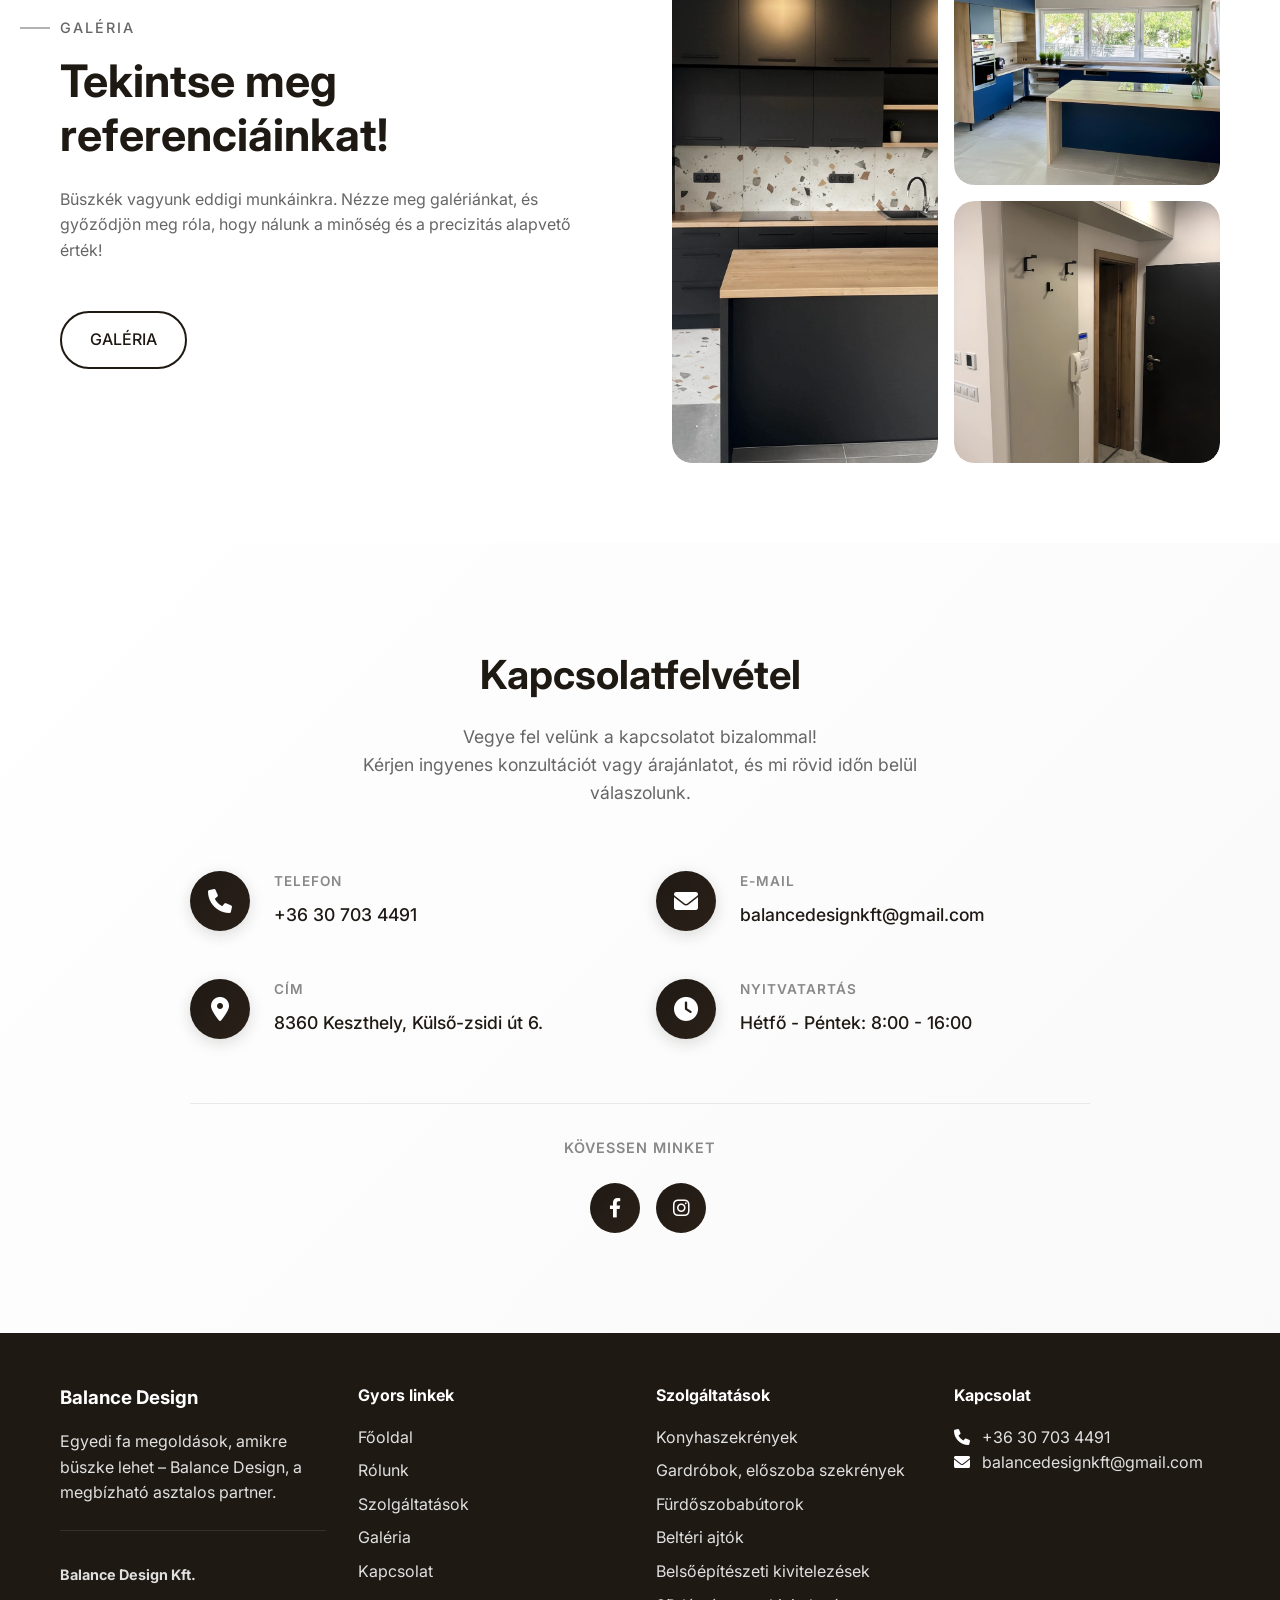
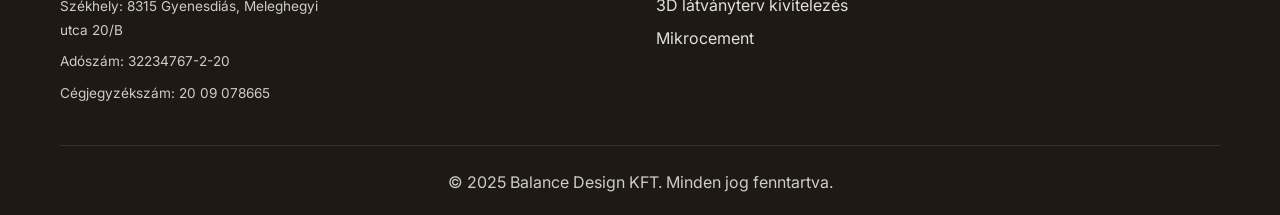
==== commit a80d9146: "images sorted" ====
--- a/index.html
+++ b/index.html
@@ -4,7 +4,86 @@
 <head>
     <meta charset="UTF-8">
     <meta name="viewport" content="width=device-width, initial-scale=1.0">
-    <title>Balance Design - Egyedi Bútorok és Faalapú Megoldások</title>
+    
+    <!-- Primary Meta Tags -->
+    <title>Balance Design Kft. - Egyedi Bútorok és Faipari Megoldások Keszthelyen</title>
+    <meta name="title" content="Balance Design Kft. - Egyedi Bútorok és Faipari Megoldások Keszthelyen">
+    <meta name="description" content="Egyedi konyhaszekrények, gardróbok, fürdőszobabútorok és belsőépítészeti kivitelezések Keszthelyen. 3D látványtervezés, mikrocement alkalmazás. Kérjen ajánlatot!">
+    <meta name="keywords" content="konyhaszekrény, egyedi bútor, gardróbok, előszoba bútor, fürdőszoba bútor, beltéri ajtók, belsőépítészet, 3D látványterv, mikrocement, asztalos, Keszthely, Balaton, faipari megoldások">
+    <meta name="author" content="Balance Design Kft.">
+    <meta name="robots" content="index, follow">
+    
+    <!-- Canonical URL -->
+    <link rel="canonical" href="https://balancedesignkft.hu/">
+    
+    <!-- Open Graph / Facebook -->
+    <meta property="og:type" content="website">
+    <meta property="og:url" content="https://balancedesignkft.hu/">
+    <meta property="og:title" content="Balance Design Kft. - Egyedi Bútorok és Faipari Megoldások">
+    <meta property="og:description" content="Egyedi konyhaszekrények, gardróbok, fürdőszobabútorok és belsőépítészeti kivitelezések Keszthelyen. Professzionális tervezés és kivitelezés.">
+    <meta property="og:image" content="https://balancedesignkft.hu/assets/gallery/IMG_2127.png">
+    <meta property="og:locale" content="hu_HU">
+    <meta property="og:site_name" content="Balance Design Kft.">
+    
+    <!-- Twitter -->
+    <meta property="twitter:card" content="summary_large_image">
+    <meta property="twitter:url" content="https://balancedesignkft.hu/">
+    <meta property="twitter:title" content="Balance Design Kft. - Egyedi Bútorok és Faipari Megoldások">
+    <meta property="twitter:description" content="Egyedi konyhaszekrények, gardróbok, fürdőszobabútorok és belsőépítészeti kivitelezések Keszthelyen.">
+    <meta property="twitter:image" content="https://balancedesignkft.hu/assets/gallery/IMG_2127.png">
+    
+    <!-- Geo Tags -->
+    <meta name="geo.region" content="HU-ZA">
+    <meta name="geo.placename" content="Keszthely">
+    <meta name="geo.position" content="46.7681;17.2447">
+    <meta name="ICBM" content="46.7681, 17.2447">
+    
+    <!-- Business Schema -->
+    <script type="application/ld+json">
+    {
+      "@context": "https://schema.org",
+      "@type": "LocalBusiness",
+      "name": "Balance Design Kft.",
+      "description": "Egyedi bútorok és faipari megoldások - konyhaszekrények, gardróbok, belsőépítészet",
+      "image": "https://balancedesignkft.hu/assets/logo.svg",
+      "telephone": "+36307034491",
+      "email": "balancedesignkft@gmail.com",
+      "address": {
+        "@type": "PostalAddress",
+        "streetAddress": "Bem utca 10",
+        "addressLocality": "Gyenesdiás",
+        "postalCode": "8315",
+        "addressCountry": "HU"
+      },
+      "geo": {
+        "@type": "GeoCoordinates",
+        "latitude": 46.7681,
+        "longitude": 17.2447
+      },
+      "url": "https://balancedesignkft.hu",
+      "priceRange": "$$",
+      "openingHoursSpecification": [
+        {
+          "@type": "OpeningHoursSpecification",
+          "dayOfWeek": ["Monday", "Tuesday", "Wednesday", "Thursday", "Friday"],
+          "opens": "08:00",
+          "closes": "17:00"
+        }
+      ],
+      "areaServed": {
+        "@type": "City",
+        "name": "Keszthely"
+      },
+      "sameAs": [
+        "https://www.facebook.com/balancedesign",
+        "https://www.instagram.com/balancedesign"
+      ]
+    }
+    </script>
+    
+    <!-- Sitemap -->
+    <link rel="sitemap" type="application/xml" href="/sitemap.xml">
+    
     <link rel="stylesheet" href="style.css">
     <link rel="icon" type="image/x-icon" href="assets/favicon.ico">
     <link href="https://fonts.googleapis.com/css2?family=Inter:wght@300;400;500;600;700&display=swap" rel="stylesheet">
@@ -50,7 +129,7 @@
     <section id="hero" class="hero">
         <div class="hero-background"></div>
         <div class="hero-image">
-            <img src="assets/hero_image.jpg" alt="Woodwork munkák" />
+            <img src="assets/hero_image.webp" alt="Woodwork munkák" />
         </div>
         <div class="hero-content">
             <h1 class="hero-title">Minőségi, egyedi asztalosmunkák széles körben</h1>
@@ -69,7 +148,7 @@
     <section id="about" class="about">
         <div class="about-container">
             <div class="about-image">
-                <img src="assets/about_us.jpg" alt="Modern konyha" />
+                <img src="assets/about_us.webp" alt="Modern konyha" />
             </div>
             <div class="about-content">
                 <div class="about-label">RÓLUNK</div>
@@ -109,7 +188,7 @@
             <div class="services-grid">
                 <div id="service-kitchen" class="service-tile" data-service="kitchen">
                     <div class="service-tile-image">
-                        <img src="assets/services_kitchen.jpg" alt="Konyhaszekrények" />
+                        <img src="assets/thumbnails/services_kitchen.webp" alt="Konyhaszekrények" />
                     </div>
                     <div class="service-tile-content">
                         <h3>Konyhaszekrények</h3>
@@ -118,7 +197,7 @@
                 </div>
                 <div id="service-wardrobe" class="service-tile" data-service="wardrobe">
                     <div class="service-tile-image">
-                        <img src="assets/services_wardrobe.jpg" alt="Gardróbok" />
+                        <img src="assets/thumbnails/services_wardrobe.webp" alt="Gardróbok" />
                     </div>
                     <div class="service-tile-content">
                         <h3>Gardróbok & Előszobák</h3>
@@ -127,7 +206,7 @@
                 </div>
                 <div id="service-bathroom" class="service-tile" data-service="bathroom">
                     <div class="service-tile-image">
-                        <img src="assets/services_bathroom_cabinets.jpg" alt="Fürdőszobabútorok" />
+                        <img src="assets/thumbnails/services_bathroom_cabinets.webp" alt="Fürdőszobabútorok" />
                     </div>
                     <div class="service-tile-content">
                         <h3>Fürdőszobabútorok</h3>
@@ -136,25 +215,25 @@
                 </div>
                 <div id="service-doors" class="service-tile" data-service="doors">
                     <div class="service-tile-image">
-                        <img src="assets/services_doors.jpg" alt="Beltéri ajtók" />
+                        <img src="assets/thumbnails/services_doors.webp" alt="Beltéri ajtók" />
                     </div>
                     <div class="service-tile-content">
                         <h3>Beltéri Ajtók</h3>
                         <p>Egyedi, minőségi ajtók</p>
                     </div>
                 </div>
-                <div id="service-interior" class="service-tile" data-service="interior">
-                    <div class="service-tile-image">
-                        <img src="assets/unsorted/IMG_2270.jpg" alt="Belsőépítészet" />
+                <!-- <div id="service-interior" class="service-tile" data-service="interior">
+                    <div class="service-tile-image">
+                        <img src="assets/unsorted/IMG_2270.webp" alt="Belsőépítészet" />
                     </div>
                     <div class="service-tile-content">
                         <h3>Belsőépítészet</h3>
                         <p>Komplex projektek megvalósítása</p>
                     </div>
-                </div>
+                </div> -->
                 <div id="service-3d" class="service-tile" data-service="3d">
                     <div class="service-tile-image">
-                        <img src="assets/3dplan.jpg" alt="3D látványterv" />
+                        <img src="assets/thumbnails/services_3d.webp" alt="3D látványterv" />
                     </div>
                     <div class="service-tile-content">
                         <h3>3D Látványterv</h3>
@@ -163,7 +242,7 @@
                 </div>
                 <div id="service-microcement" class="service-tile" data-service="microcement">
                     <div class="service-tile-image">
-                        <img src="assets/unsorted/IMG_7328.jpg" alt="Mikrocement" />
+                        <img src="assets/thumbnails/services_microcement.webp" alt="Mikrocement" />
                     </div>
                     <div class="service-tile-content">
                         <h3>Mikrocement</h3>
@@ -226,14 +305,14 @@
             </div>
             <div class="gallery-images">
                 <div class="gallery-grid">
-                    <div class="gallery-item large" data-src="assets/gallery/IMG_2127.png">
-                        <img src="assets/gallery/IMG_2127.png" alt="Modern konyha egyedi megoldással" />
-                    </div>
-                    <div class="gallery-item" data-src="assets/gallery/IMG_0804.png">
-                        <img src="assets/gallery/IMG_0804.png" alt="Előszoba beépített bútor" />
-                    </div>
-                    <div class="gallery-item" data-src="assets/gallery/IMG_7328.png">
-                        <img src="assets/gallery/IMG_7328.png" alt="Mikrocement alkalmazás" />
+                    <div class="gallery-item large" data-src="assets/gallery/img_0.webp">
+                        <img src="assets/gallery/img_0.webp" alt="Modern konyha egyedi megoldással" />
+                    </div>
+                    <div class="gallery-item" data-src="assets/gallery/img_1.webp">
+                        <img src="assets/gallery/img_1.webp" alt="Előszoba beépített bútor" />
+                    </div>
+                    <div class="gallery-item" data-src="assets/gallery/img_2.webp">
+                        <img src="assets/gallery/img_2.webp" alt="Mikrocement alkalmazás" />
                     </div>
                 </div>
             </div>
@@ -293,7 +372,7 @@
                         </div>
                         <div class="contact-details">
                             <h4>Cím</h4>
-                            <p class="contact-value">8360 Keszthely, Külső-zsidi út 6.</p>
+                            <a href="https://maps.app.goo.gl/BTLvx3xPk6XqUwsm8" target="_blank" class="contact-value">8360 Keszthely, Külső-zsidi út 6.</p>
                         </div>
                     </div>
                     <div class="contact-info-item">
